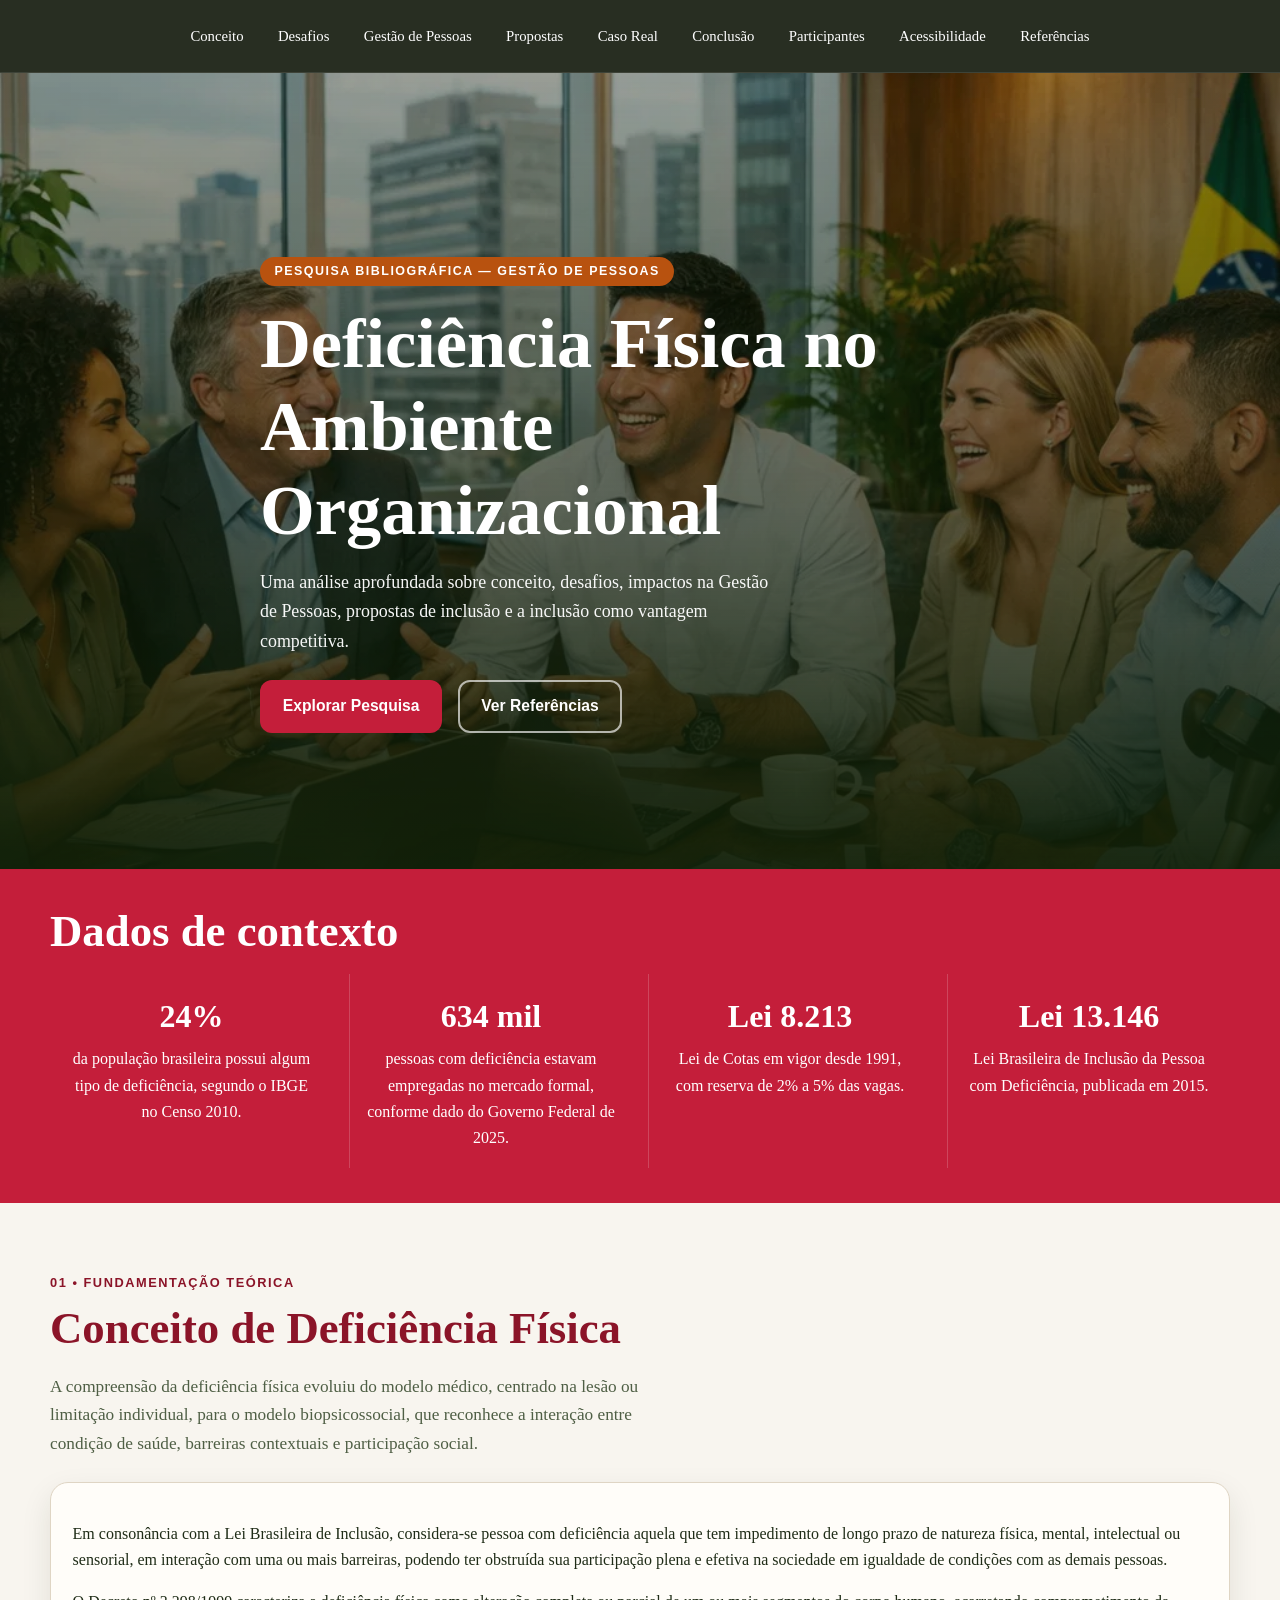
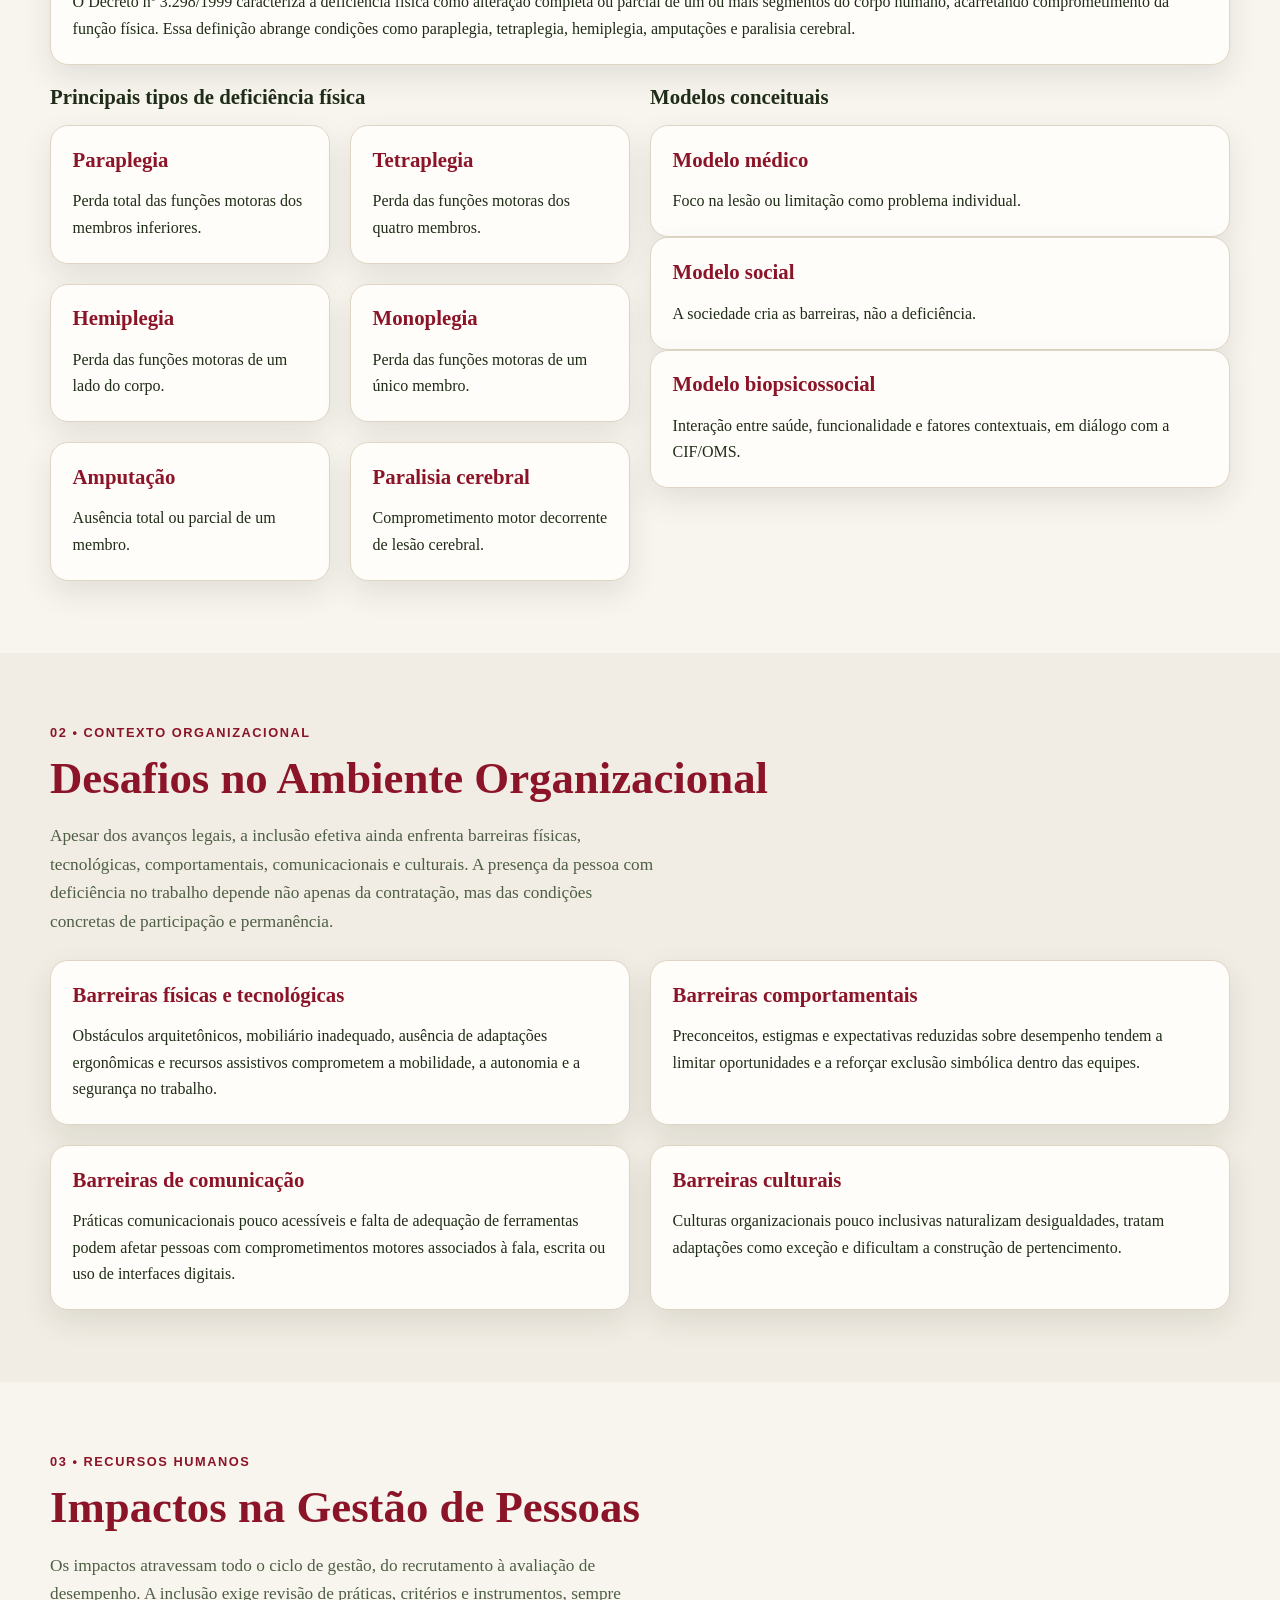
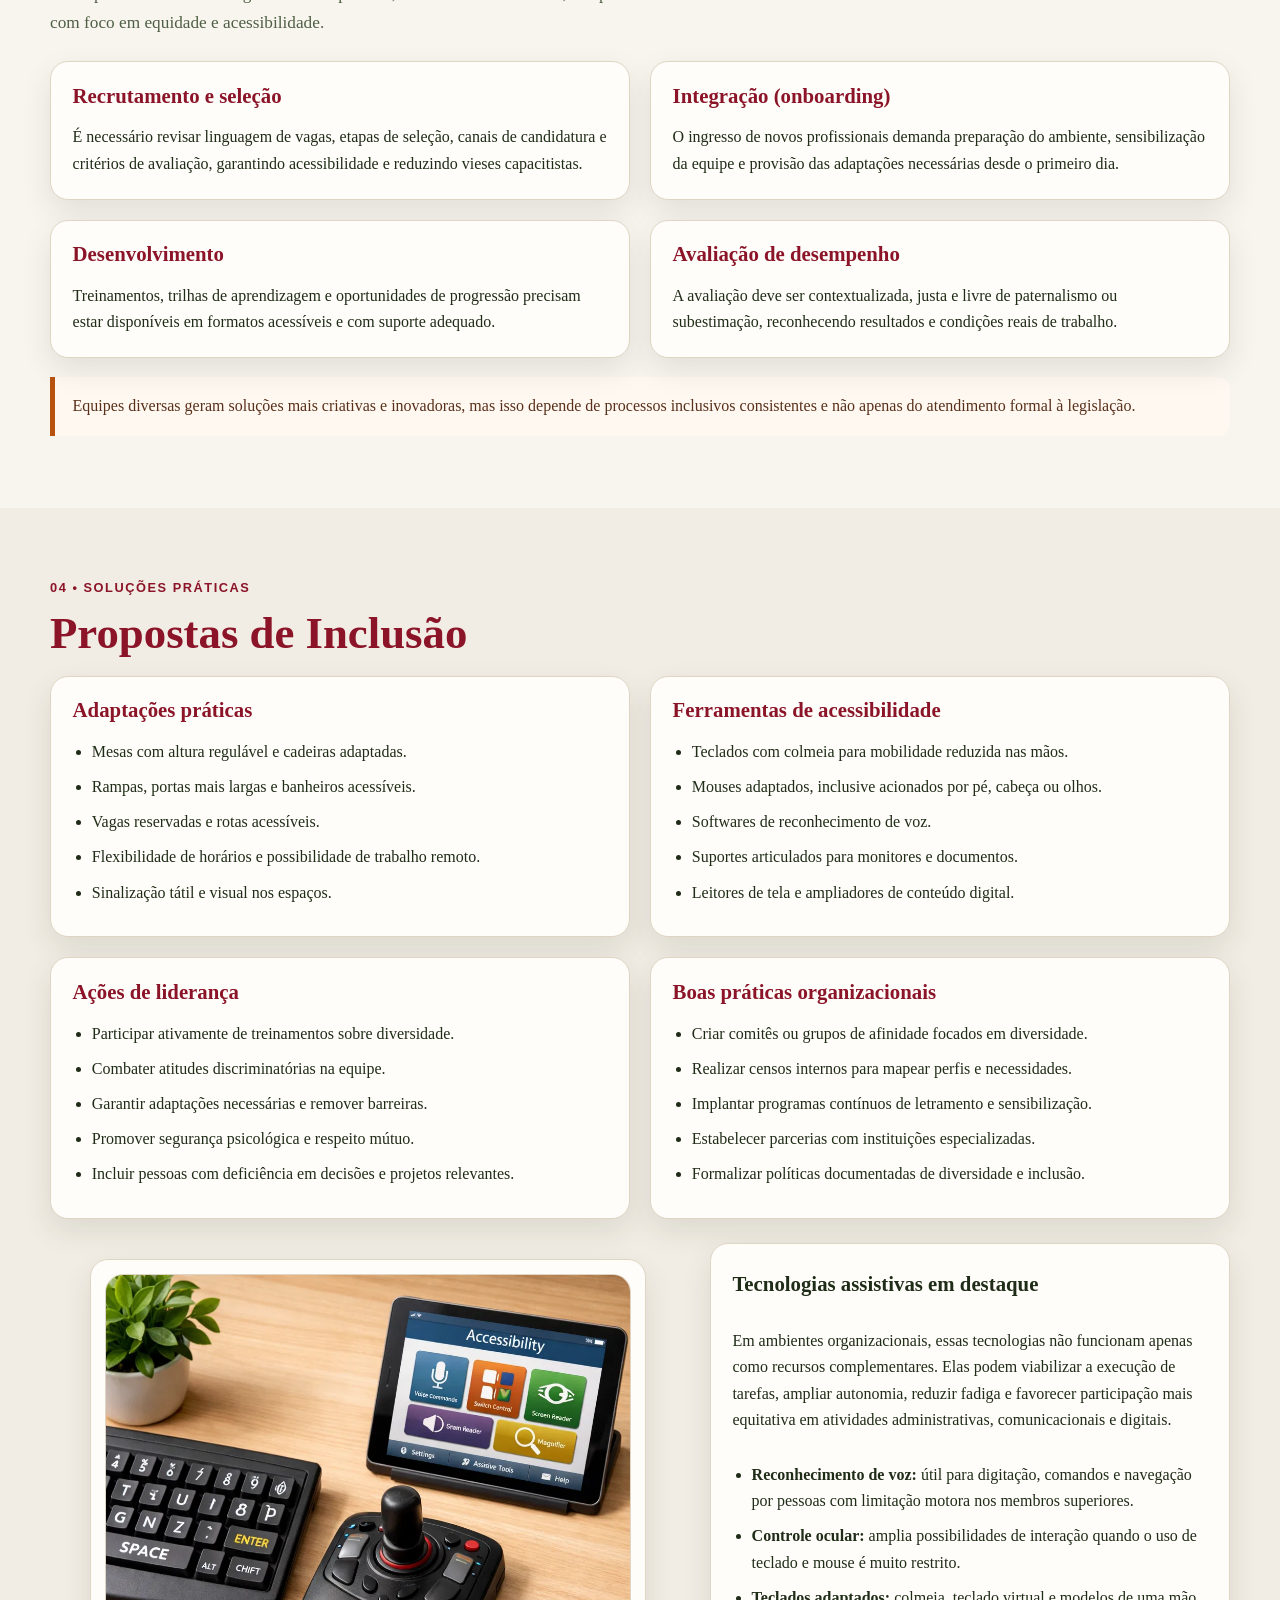
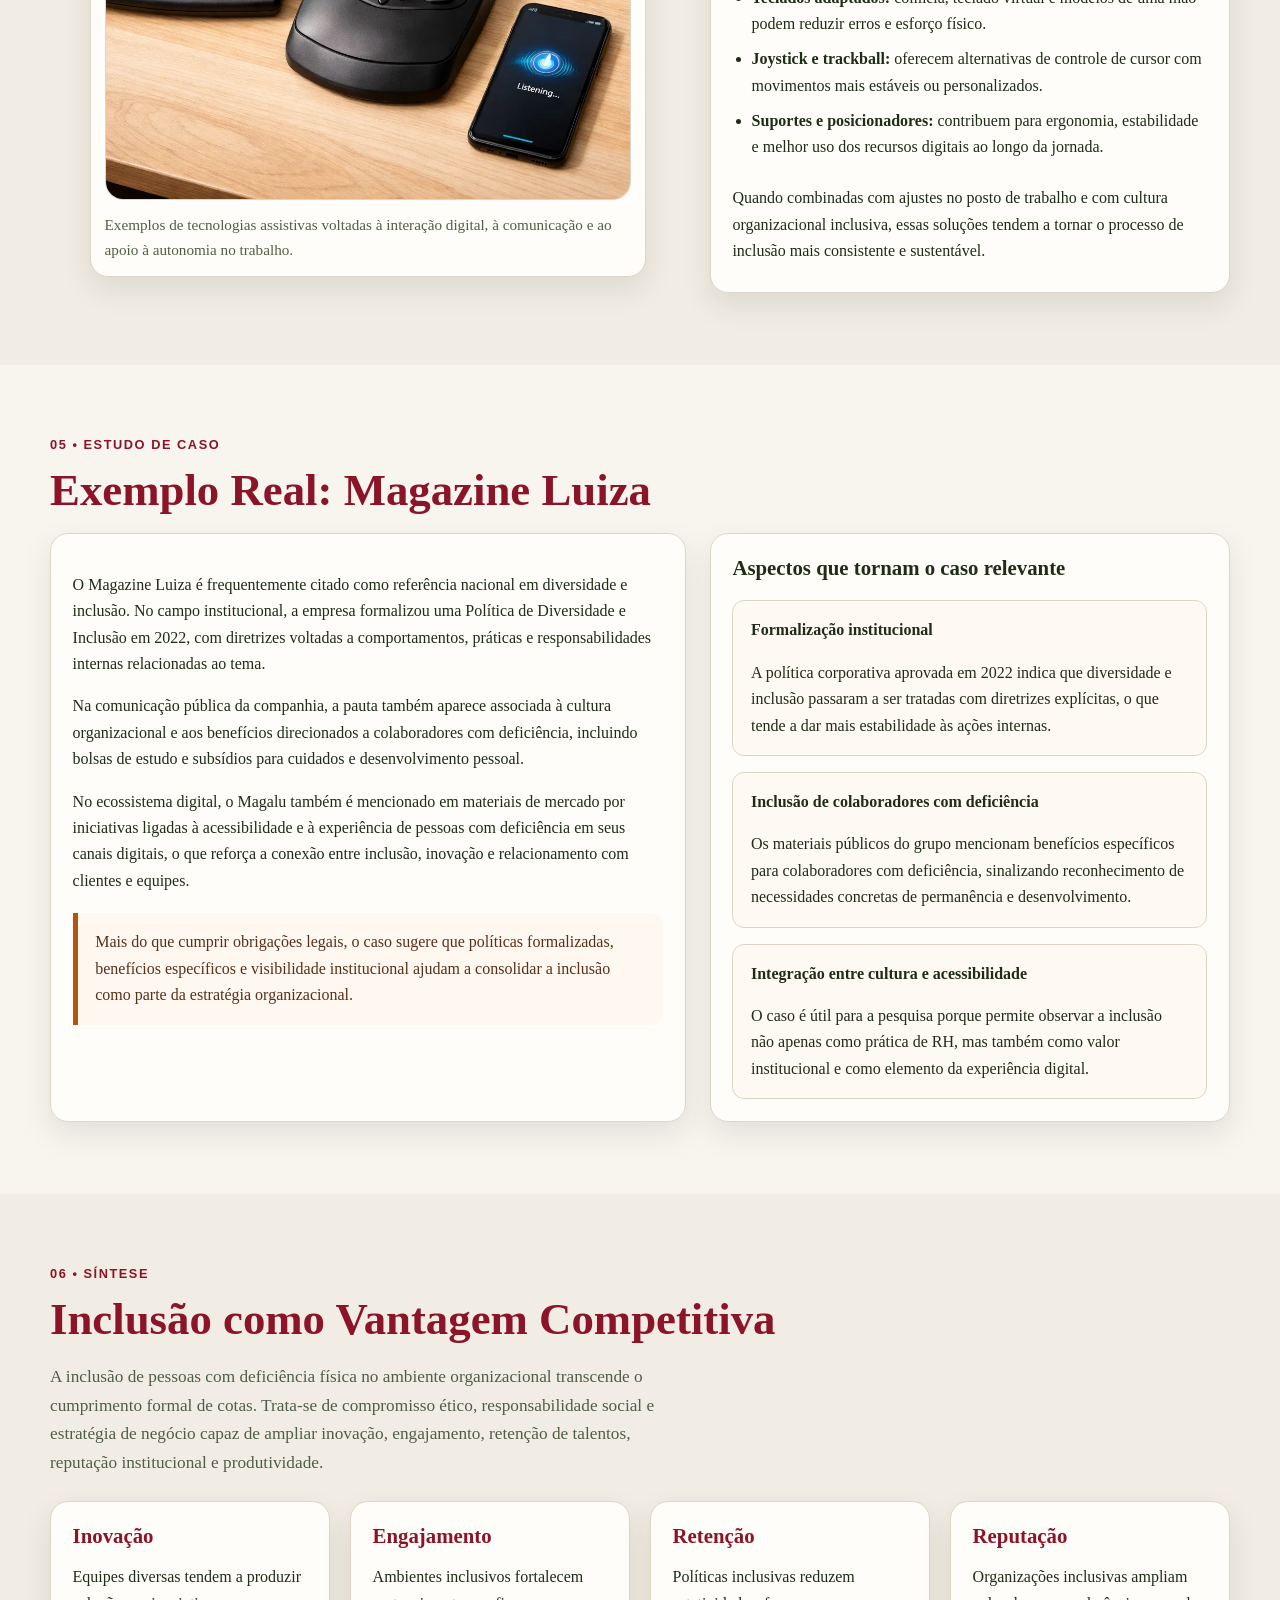
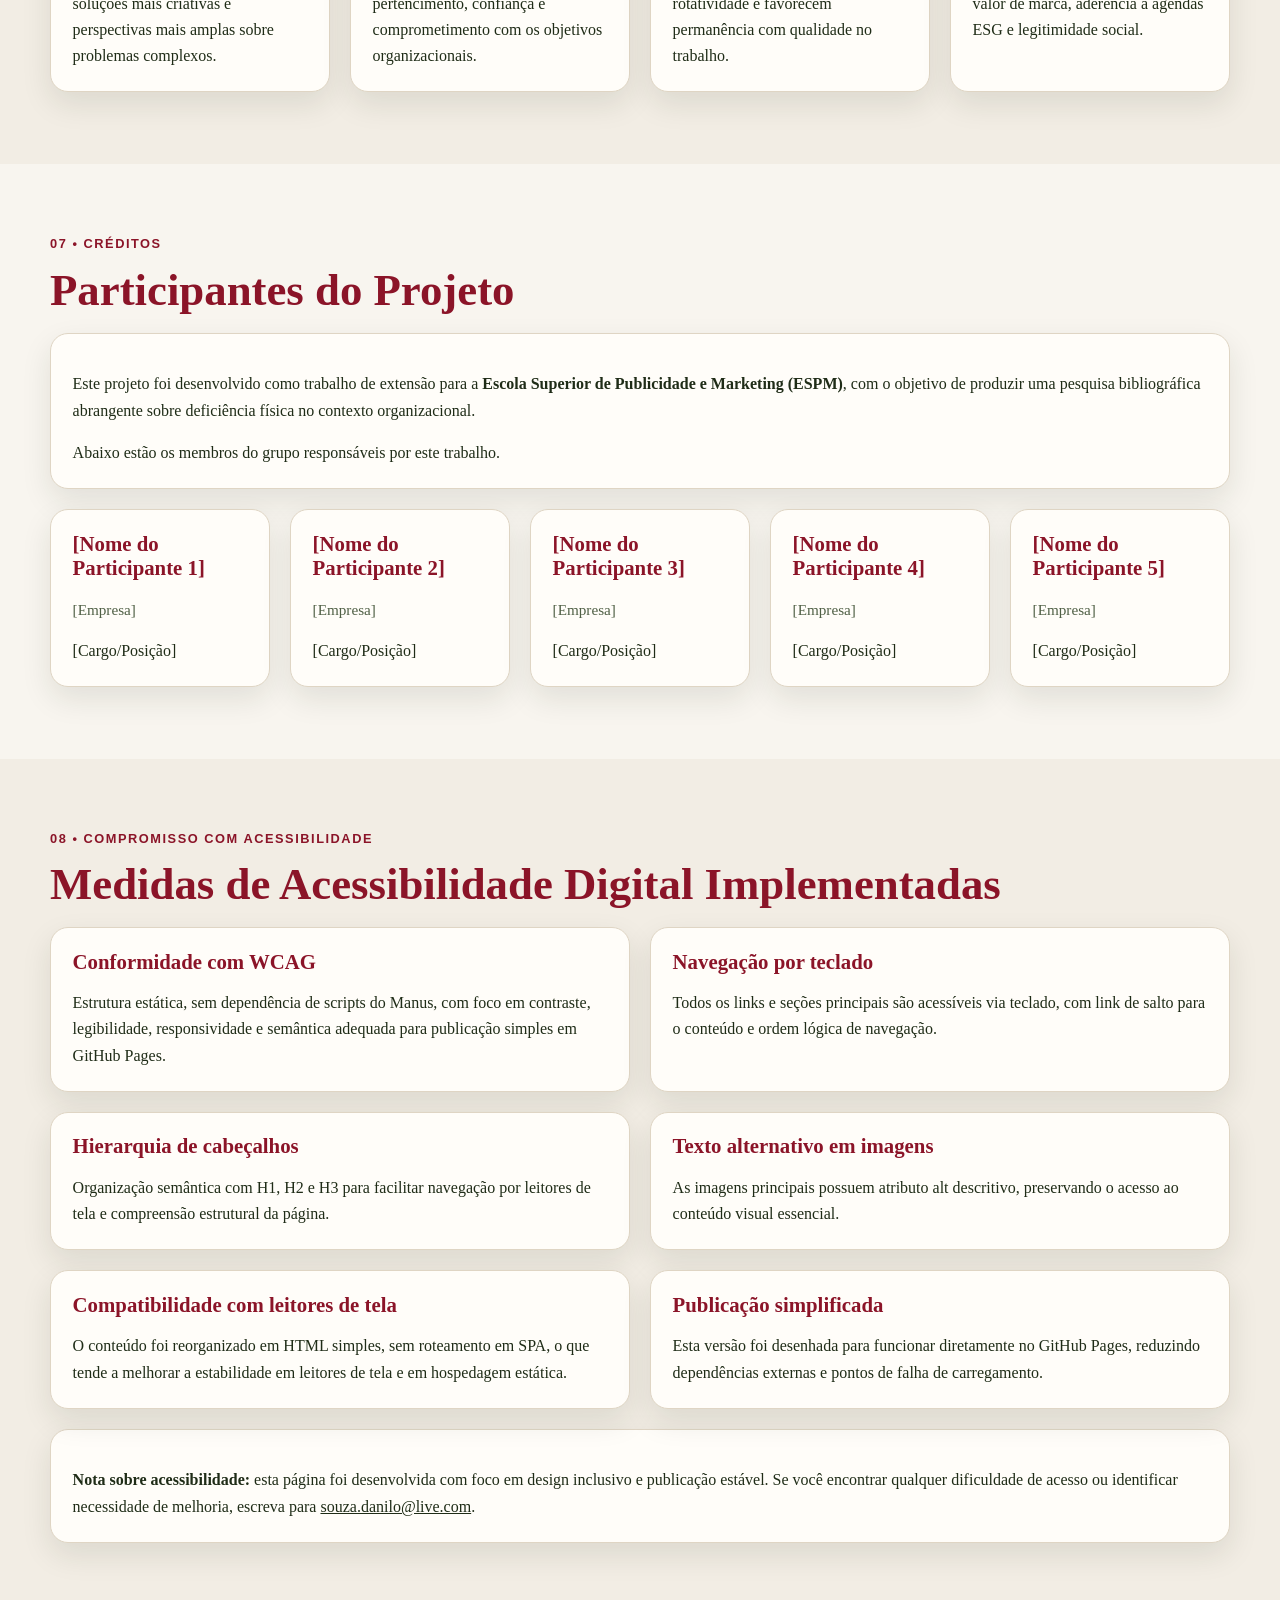
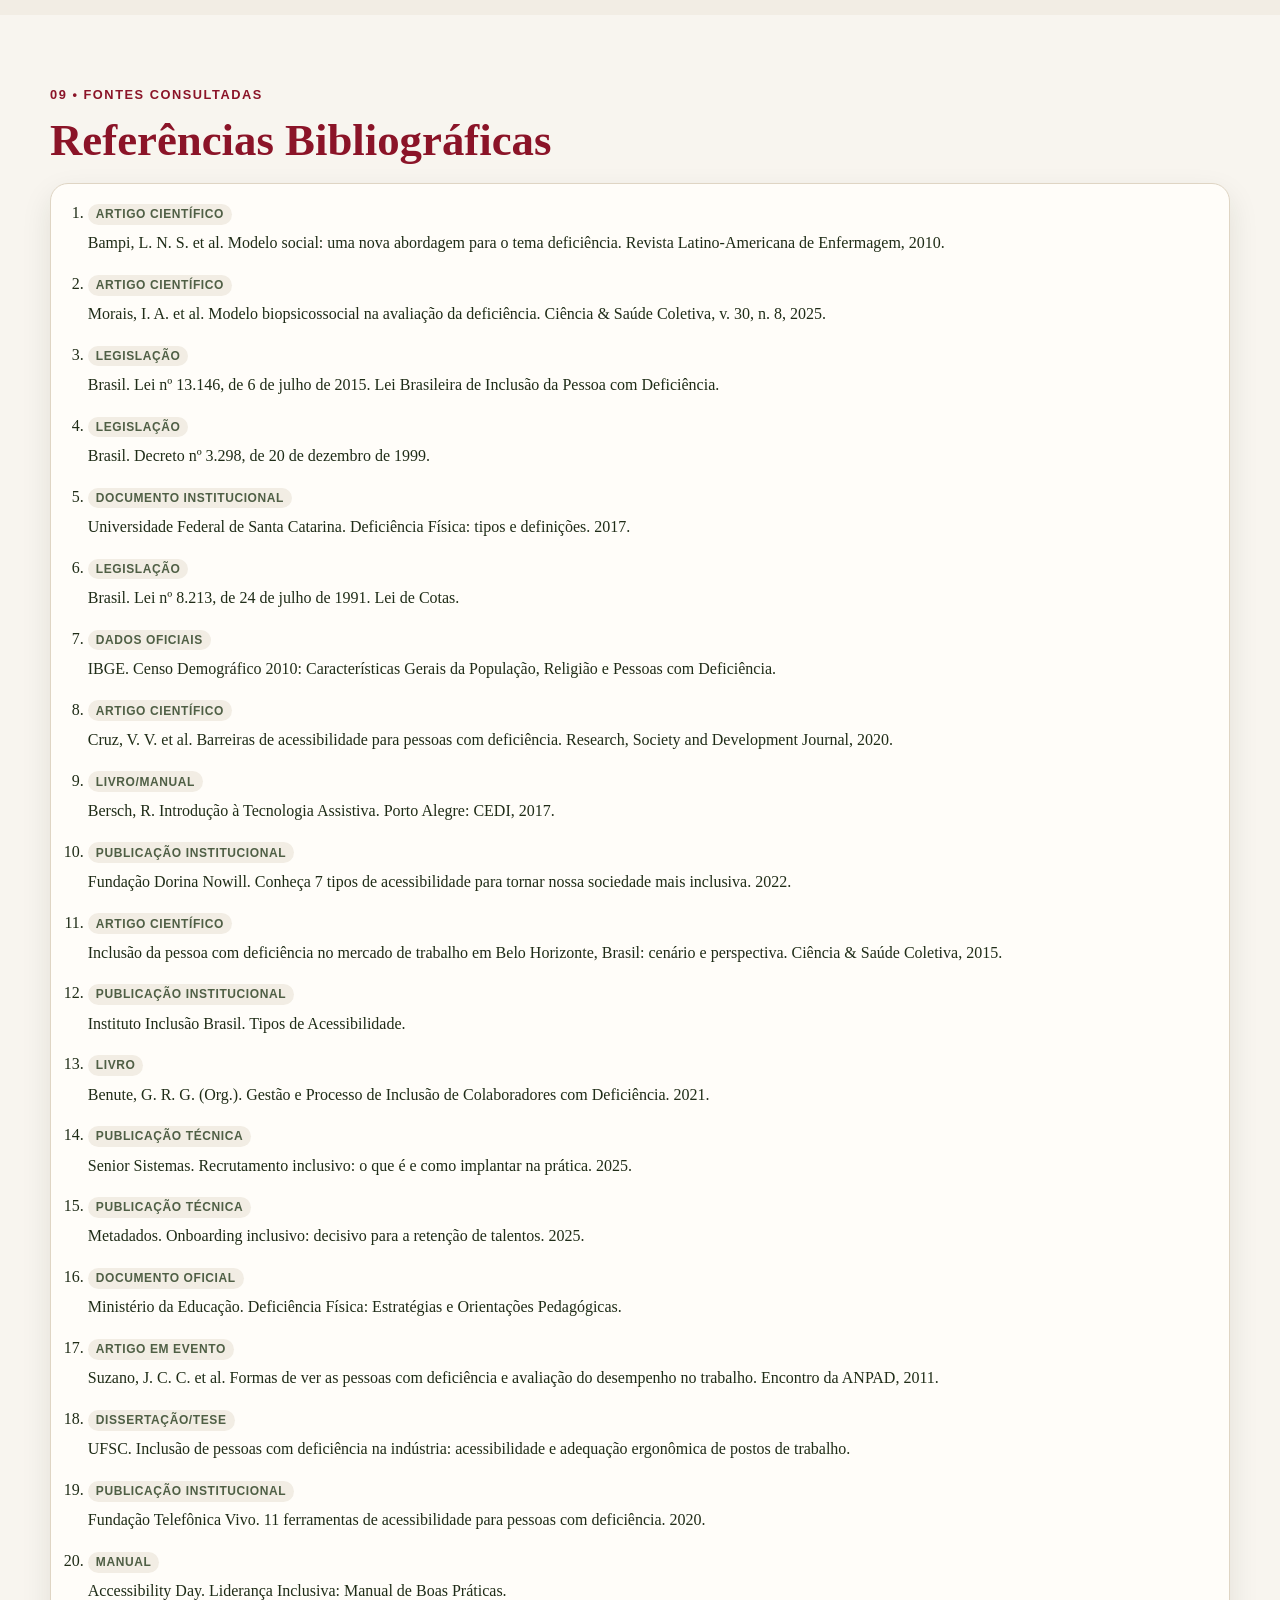
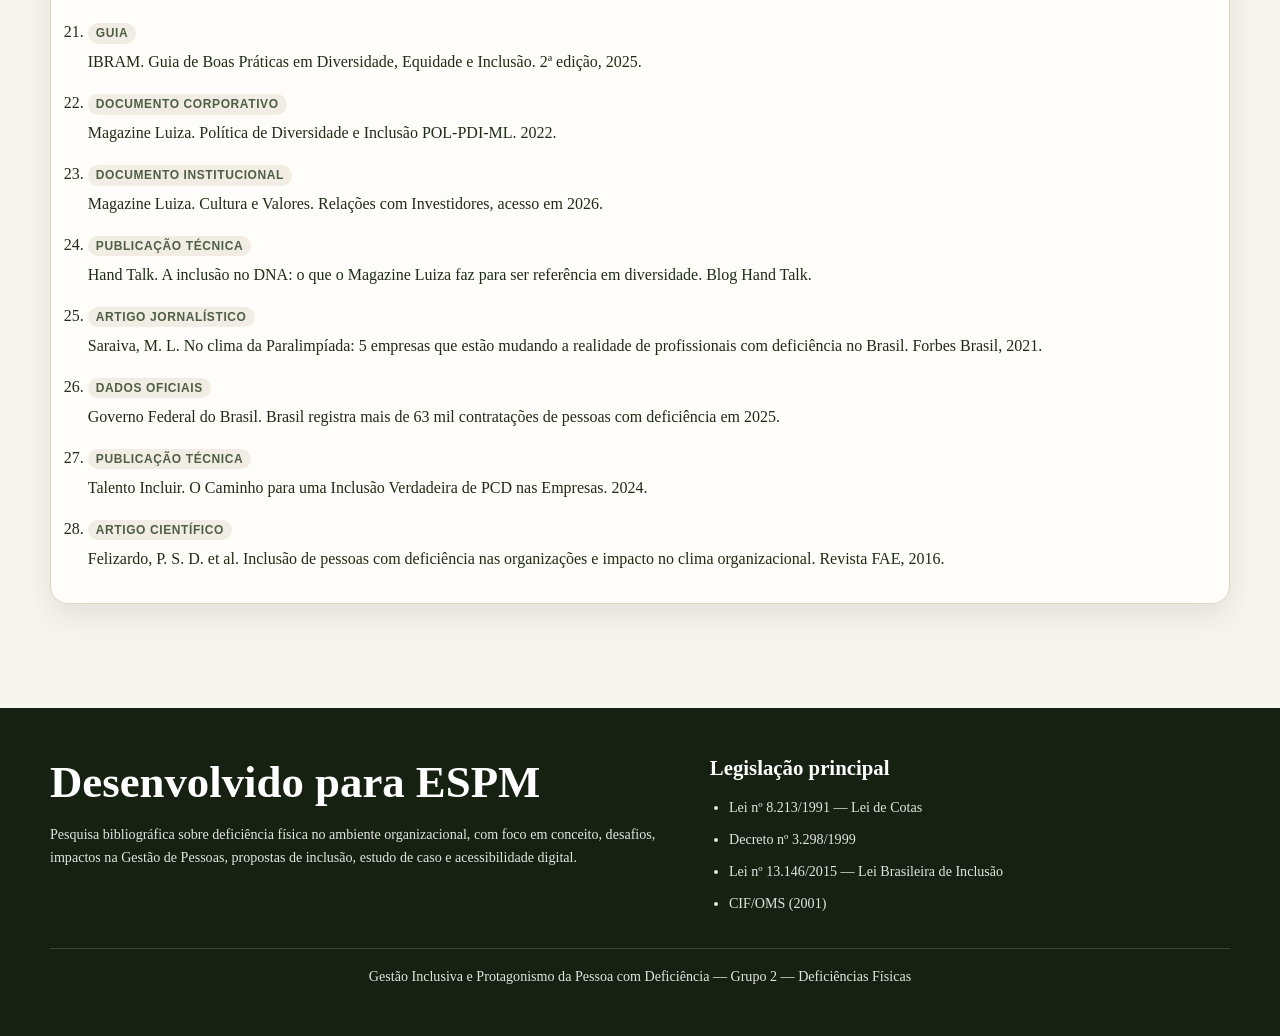
==== index.html @ 69f8302c "Update index.html" ====
<!DOCTYPE html>
<html lang="pt-BR">
<head>
  <meta charset="UTF-8" />
  <meta name="viewport" content="width=device-width, initial-scale=1.0" />
  <title>Deficiência Física no Ambiente Organizacional</title>
  <meta name="description" content="Pesquisa bibliográfica sobre deficiência física no contexto organizacional: conceito, desafios, impactos na Gestão de Pessoas, propostas de inclusão e vantagem competitiva." />
  <style>
    :root {
      --bg: #f8f5ef;
      --surface: #fffdf9;
      --surface-2: #f2ede4;
      --text: #1f2c17;
      --muted: #4f5f45;
      --primary: #8b1428;
      --primary-2: #c41e3a;
      --accent: #8e3a07;
      --accent-2: #b8520f;
      --line: #dfd5c4;
      --ok: #214d2d;
      --shadow: 0 12px 30px rgba(31, 44, 23, 0.10);
      --radius: 18px;
      --radius-sm: 12px;
      --max: 1180px;
      --focus: #0b57d0;
      --focus-offset: 3px;
      --header-height: 72px;
    }

    * { box-sizing: border-box; }
    html { scroll-behavior: smooth; }
    @media (prefers-reduced-motion: reduce) {
      html { scroll-behavior: auto; }
      *, *::before, *::after {
        animation-duration: 0.01ms !important;
        animation-iteration-count: 1 !important;
        transition-duration: 0.01ms !important;
      }
    }

    body {
      margin: 0;
      font-family: Georgia, "Times New Roman", serif;
      color: var(--text);
      background: var(--bg);
      line-height: 1.65;
    }

    img { max-width: 100%; height: auto; display: block; }
    a { color: inherit; }
    .container { width: min(var(--max), calc(100% - 2rem)); margin: 0 auto; }

    a:focus-visible,
    button:focus-visible,
    [tabindex]:focus-visible {
      outline: 3px solid var(--focus);
      outline-offset: var(--focus-offset);
      border-radius: 6px;
    }

    .skip-link {
      position: absolute;
      left: -9999px;
      top: auto;
      width: 1px;
      height: 1px;
      overflow: hidden;
    }
    .skip-link:focus {
      left: 1rem;
      top: 1rem;
      width: auto;
      height: auto;
      padding: .75rem 1rem;
      background: #fff;
      color: #000;
      z-index: 1000;
      border: 2px solid #000;
    }

    header {
      position: sticky;
      top: 0;
      z-index: 100;
      backdrop-filter: blur(10px);
      background: rgba(22, 29, 17, 0.92);
      border-bottom: 1px solid rgba(255,255,255,.10);
    }

    .nav {
      display: flex;
      align-items: center;
      justify-content: center;
      gap: 1rem;
      min-height: var(--header-height);
    }

    nav ul {
      list-style: none;
      display: flex;
      flex-wrap: wrap;
      gap: .75rem;
      padding: 0;
      margin: 0;
    }

    nav a {
      text-decoration: none;
      color: #fff;
      font-size: .92rem;
      padding: .45rem .7rem;
      border-radius: 999px;
    }

    nav a:hover,
    nav a:focus-visible {
      background: rgba(255,255,255,.12);
    }

    .hero {
      position: relative;
      min-height: 88vh;
      display: flex;
      align-items: end;
      color: #fff;
      overflow: clip;
      background: #162111;
      scroll-margin-top: calc(var(--header-height) + 16px);
    }

    .hero::before {
      content: "";
      position: absolute;
      inset: 0;
      background:
        linear-gradient(to top, rgba(20, 40, 10, .94) 0%, rgba(20, 40, 10, .55) 45%, rgba(20,40,10,.25) 100%),
        url("team-diversity-cNm5fb8bU3eVrFQR5akBMq.webp") center 30% / cover no-repeat;
      filter: brightness(.8);
    }

    .hero-inner {
      position: relative;
      z-index: 1;
      padding: 7rem 0 4rem;
      max-width: 760px;
    }

    .eyebrow {
      display: inline-block;
      margin-bottom: 1rem;
      padding: .45rem .9rem;
      border-radius: 999px;
      background: var(--accent-2);
      color: #fff;
      text-transform: uppercase;
      letter-spacing: .12em;
      font: 700 .78rem/1.2 Arial, Helvetica, sans-serif;
    }

    h1, h2, h3 { line-height: 1.18; margin: 0 0 1rem; }
    h1 { font-size: clamp(2.4rem, 6vw, 4.4rem); }
    h2 { font-size: clamp(1.8rem, 4vw, 2.8rem); color: var(--primary); }
    h3 { font-size: 1.3rem; color: var(--text); }

    .hero .highlight { color: #fff; }
    .hero p {
      font-size: 1.12rem;
      max-width: 58ch;
      margin: 0 0 1.5rem;
      color: rgba(255,255,255,.96);
    }

    .actions { display: flex; gap: 1rem; flex-wrap: wrap; }
    .button {
      display: inline-block;
      text-decoration: none;
      border-radius: 12px;
      padding: .95rem 1.3rem;
      font: 700 .98rem/1.2 Arial, Helvetica, sans-serif;
      border: 2px solid transparent;
    }
    .button-primary { background: var(--primary-2); color: #fff; }
    .button-secondary { border-color: rgba(255,255,255,.65); color: #fff; }
    .button:hover,
    .button:focus-visible { filter: brightness(1.03); }

    .stats {
      background: var(--primary-2);
      color: #fff;
      padding: 2.2rem 0;
      scroll-margin-top: calc(var(--header-height) + 16px);
    }
    .stats-grid {
      display: grid;
      grid-template-columns: repeat(4, minmax(0, 1fr));
      gap: 1rem;
      list-style: none;
      margin: 0;
      padding: 0;
    }
    .stat {
      text-align: center;
      padding: 1rem;
      border-left: 1px solid rgba(255,255,255,.18);
    }
    .stat:first-child { border-left: none; }
    .stat strong {
      display: block;
      font-size: 2rem;
      margin-bottom: .25rem;
    }

    main section {
      padding: 4.5rem 0;
      scroll-margin-top: calc(var(--header-height) + 16px);
    }
    .section-kicker {
      color: #8b1428;
      text-transform: uppercase;
      letter-spacing: .12em;
      font: 700 .8rem/1.2 Arial, Helvetica, sans-serif;
      margin-bottom: .75rem;
    }

    .lead {
      font-size: 1.08rem;
      color: var(--muted);
      max-width: 70ch;
      margin-bottom: 1.5rem;
    }

    grid-1,
    .grid-2, .grid-3, .grid-4, .grid-5 {
      display: grid;
      gap: 1.25rem;
    }
    .grid-1 { grid-template-columns: 1fr; }
    .grid-2 { grid-template-columns: repeat(2, minmax(0, 1fr)); }
    .grid-3 { grid-template-columns: repeat(3, minmax(0, 1fr)); }
    .grid-4 { grid-template-columns: repeat(4, minmax(0, 1fr)); }
    .grid-5 { grid-template-columns: repeat(5, minmax(0, 1fr)); }

    .card {
      background: var(--surface);
      border: 1px solid var(--line);
      border-radius: var(--radius);
      padding: 1.35rem;
      box-shadow: var(--shadow);
    }

    .card p:last-child,
    .card ul:last-child { margin-bottom: 0; }

    .types .card h3,
    .models .card h3,
    .barriers .card h3,
    .rh .card h3,
    .props .card h3,
    .impact .card h3,
    .participants .card h3,
    .accessibility .card h3 {
      color: var(--primary);
    }

    .list-check,
    .list-ref {
      padding-left: 1.2rem;
      margin: .75rem 0 0;
    }

    .list-check li,
    .list-ref li { margin-bottom: .55rem; }

    .quote {
      border-left: 5px solid var(--accent-2);
      background: #fff8f1;
      padding: 1rem 1.1rem;
      border-radius: 0 var(--radius-sm) var(--radius-sm) 0;
      margin-top: 1.2rem;
      color: #58301a;
    }

    .case-layout,
    .assistive-layout {
      display: grid;
      grid-template-columns: 1.1fr .9fr;
      gap: 1.5rem;
      align-items: stretch;
    }

    .image-card {
      padding: .85rem;
    }

    .image-card img {
      width: 100%;
      border-radius: var(--radius);
      border: 1px solid var(--line);
    }

    .assistive-text {
      display: flex;
      flex-direction: column;
      justify-content: center;
    }

    .case-highlight {
      display: grid;
      gap: 1rem;
      margin-top: 1.25rem;
    }

    .case-point {
      padding: 1rem 1.1rem;
      border: 1px solid var(--line);
      border-radius: var(--radius-sm);
      background: #fff9f4;
    }

    .references .card {
      padding: 1rem 1.1rem;
    }

    .references ol {
      margin: 0;
      padding-left: 1.2rem;
    }
    .references li { margin-bottom: .9rem; }
    .references .type {
      display: inline-block;
      margin-bottom: .35rem;
      padding: .2rem .5rem;
      border-radius: 999px;
      background: var(--surface-2);
      color: var(--muted);
      font: 700 .75rem/1.2 Arial, Helvetica, sans-serif;
      text-transform: uppercase;
      letter-spacing: .05em;
    }

    footer {
      background: #162111;
      color: #fff;
      padding: 3rem 0;
      margin-top: 2rem;
    }

    .footer-grid {
      display: grid;
      grid-template-columns: 1.1fr .9fr;
      gap: 1.5rem;
      align-items: start;
    }

    .footer-course {
      text-align: center;
      margin-top: 1.5rem;
      padding-top: 1rem;
      border-top: 1px solid rgba(255,255,255,.16);
    }

    .small { font-size: .95rem; color: var(--muted); }
    .footer-small { font-size: .88rem; color: rgba(255,255,255,.88); }

    @media (max-width: 960px) {
      .grid-4, .grid-5 { grid-template-columns: repeat(2, minmax(0, 1fr)); }
      .grid-3, .grid-2, .case-layout, .assistive-layout, .footer-grid { grid-template-columns: 1fr; }
      .stats-grid { grid-template-columns: repeat(2, minmax(0, 1fr)); }
      .stat { border-left: none; border-top: 1px solid rgba(255,255,255,.18); }
      .stat:nth-child(-n+2) { border-top: none; }
    }

    @media (max-width: 640px) {
      .grid-4, .grid-5, .stats-grid { grid-template-columns: 1fr; }
      .hero-inner { padding-top: 6rem; }
      .nav { padding: .8rem 0; }
      nav ul { gap: .35rem; }
      nav a { font-size: .86rem; padding: .38rem .55rem; }
    }
  </style>
</head>
<body>
  <a class="skip-link" href="#conteudo">Pular para o conteúdo principal</a>

  <header>
    <div class="container nav">
      <nav aria-label="Seções principais">
        <ul>
          <li><a href="#conceito">Conceito</a></li>
          <li><a href="#desafios">Desafios</a></li>
          <li><a href="#gestao">Gestão de Pessoas</a></li>
          <li><a href="#propostas">Propostas</a></li>
          <li><a href="#caso-real">Caso Real</a></li>
          <li><a href="#conclusao">Conclusão</a></li>
          <li><a href="#participantes">Participantes</a></li>
          <li><a href="#acessibilidade">Acessibilidade</a></li>
          <li><a href="#referencias">Referências</a></li>
        </ul>
      </nav>
    </div>
  </header>

  <main id="conteudo" tabindex="-1">
    <section class="hero" id="inicio" aria-labelledby="titulo-principal">
      <div class="container hero-inner">
        <div class="eyebrow">Pesquisa bibliográfica — Gestão de Pessoas</div>
        <h1 id="titulo-principal">Deficiência Física no<br><span class="highlight">Ambiente Organizacional</span></h1>
        <p>Uma análise aprofundada sobre conceito, desafios, impactos na Gestão de Pessoas, propostas de inclusão e a inclusão como vantagem competitiva.</p>
        <div class="actions">
          <a class="button button-primary" href="#conceito">Explorar Pesquisa</a>
          <a class="button button-secondary" href="#referencias">Ver Referências</a>
        </div>
      </div>
    </section>

    <section class="stats" aria-labelledby="dados-contexto-titulo">
      <div class="container">
        <h2 id="dados-contexto-titulo" style="color:#fff; margin-bottom:1rem;">Dados de contexto</h2>
        <ul class="stats-grid">
          <li class="stat"><strong>24%</strong><span>da população brasileira possui algum tipo de deficiência, segundo o IBGE no Censo 2010.</span></li>
          <li class="stat"><strong>634 mil</strong><span>pessoas com deficiência estavam empregadas no mercado formal, conforme dado do Governo Federal de 2025.</span></li>
          <li class="stat"><strong>Lei 8.213</strong><span>Lei de Cotas em vigor desde 1991, com reserva de 2% a 5% das vagas.</span></li>
          <li class="stat"><strong>Lei 13.146</strong><span>Lei Brasileira de Inclusão da Pessoa com Deficiência, publicada em 2015.</span></li>
        </ul>
      </div>
    </section>

    <section id="conceito" aria-labelledby="conceito-titulo">
      <div class="container">
        <div class="section-kicker">01 • Fundamentação teórica</div>
        <h2 id="conceito-titulo">Conceito de Deficiência Física</h2>
        <p class="lead">A compreensão da deficiência física evoluiu do modelo médico, centrado na lesão ou limitação individual, para o modelo biopsicossocial, que reconhece a interação entre condição de saúde, barreiras contextuais e participação social.</p>

        <div class="card" style="margin-bottom: 1.25rem;">
          <p>Em consonância com a Lei Brasileira de Inclusão, considera-se pessoa com deficiência aquela que tem impedimento de longo prazo de natureza física, mental, intelectual ou sensorial, em interação com uma ou mais barreiras, podendo ter obstruída sua participação plena e efetiva na sociedade em igualdade de condições com as demais pessoas.</p>
          <p>O Decreto nº 3.298/1999 caracteriza a deficiência física como alteração completa ou parcial de um ou mais segmentos do corpo humano, acarretando comprometimento da função física. Essa definição abrange condições como paraplegia, tetraplegia, hemiplegia, amputações e paralisia cerebral.</p>
        </div>

        <div class="grid-2">
          <div>
            <h3>Principais tipos de deficiência física</h3>
            <div class="grid-2 types">
              <article class="card"><h3>Paraplegia</h3><p>Perda total das funções motoras dos membros inferiores.</p></article>
              <article class="card"><h3>Tetraplegia</h3><p>Perda das funções motoras dos quatro membros.</p></article>
              <article class="card"><h3>Hemiplegia</h3><p>Perda das funções motoras de um lado do corpo.</p></article>
              <article class="card"><h3>Monoplegia</h3><p>Perda das funções motoras de um único membro.</p></article>
              <article class="card"><h3>Amputação</h3><p>Ausência total ou parcial de um membro.</p></article>
              <article class="card"><h3>Paralisia cerebral</h3><p>Comprometimento motor decorrente de lesão cerebral.</p></article>
            </div>
          </div>

          <div>
            <h3>Modelos conceituais</h3>
            <div class="models grid-1">
              <article class="card"><h3>Modelo médico</h3><p>Foco na lesão ou limitação como problema individual.</p></article>
              <article class="card"><h3>Modelo social</h3><p>A sociedade cria as barreiras, não a deficiência.</p></article>
              <article class="card"><h3>Modelo biopsicossocial</h3><p>Interação entre saúde, funcionalidade e fatores contextuais, em diálogo com a CIF/OMS.</p></article>
            </div>
          </div>
        </div>
      </div>
    </section>

    <section id="desafios" aria-labelledby="desafios-titulo" style="background: var(--surface-2);">
      <div class="container">
        <div class="section-kicker">02 • Contexto organizacional</div>
        <h2 id="desafios-titulo">Desafios no Ambiente Organizacional</h2>
        <p class="lead">Apesar dos avanços legais, a inclusão efetiva ainda enfrenta barreiras físicas, tecnológicas, comportamentais, comunicacionais e culturais. A presença da pessoa com deficiência no trabalho depende não apenas da contratação, mas das condições concretas de participação e permanência.</p>

        <div class="grid-2 barriers">
          <article class="card">
            <h3>Barreiras físicas e tecnológicas</h3>
            <p>Obstáculos arquitetônicos, mobiliário inadequado, ausência de adaptações ergonômicas e recursos assistivos comprometem a mobilidade, a autonomia e a segurança no trabalho.</p>
          </article>
          <article class="card">
            <h3>Barreiras comportamentais</h3>
            <p>Preconceitos, estigmas e expectativas reduzidas sobre desempenho tendem a limitar oportunidades e a reforçar exclusão simbólica dentro das equipes.</p>
          </article>
          <article class="card">
            <h3>Barreiras de comunicação</h3>
            <p>Práticas comunicacionais pouco acessíveis e falta de adequação de ferramentas podem afetar pessoas com comprometimentos motores associados à fala, escrita ou uso de interfaces digitais.</p>
          </article>
          <article class="card">
            <h3>Barreiras culturais</h3>
            <p>Culturas organizacionais pouco inclusivas naturalizam desigualdades, tratam adaptações como exceção e dificultam a construção de pertencimento.</p>
          </article>
        </div>
      </div>
    </section>

    <section id="gestao" aria-labelledby="gestao-titulo">
      <div class="container">
        <div class="section-kicker">03 • Recursos humanos</div>
        <h2 id="gestao-titulo">Impactos na Gestão de Pessoas</h2>
        <p class="lead">Os impactos atravessam todo o ciclo de gestão, do recrutamento à avaliação de desempenho. A inclusão exige revisão de práticas, critérios e instrumentos, sempre com foco em equidade e acessibilidade.</p>

        <div class="grid-2 rh">
          <article class="card">
            <h3>Recrutamento e seleção</h3>
            <p>É necessário revisar linguagem de vagas, etapas de seleção, canais de candidatura e critérios de avaliação, garantindo acessibilidade e reduzindo vieses capacitistas.</p>
          </article>
          <article class="card">
            <h3>Integração (onboarding)</h3>
            <p>O ingresso de novos profissionais demanda preparação do ambiente, sensibilização da equipe e provisão das adaptações necessárias desde o primeiro dia.</p>
          </article>
          <article class="card">
            <h3>Desenvolvimento</h3>
            <p>Treinamentos, trilhas de aprendizagem e oportunidades de progressão precisam estar disponíveis em formatos acessíveis e com suporte adequado.</p>
          </article>
          <article class="card">
            <h3>Avaliação de desempenho</h3>
            <p>A avaliação deve ser contextualizada, justa e livre de paternalismo ou subestimação, reconhecendo resultados e condições reais de trabalho.</p>
          </article>
        </div>

        <div class="quote">Equipes diversas geram soluções mais criativas e inovadoras, mas isso depende de processos inclusivos consistentes e não apenas do atendimento formal à legislação.</div>
      </div>
    </section>

    <section id="propostas" aria-labelledby="propostas-titulo" style="background: var(--surface-2);">
      <div class="container">
        <div class="section-kicker">04 • Soluções práticas</div>
        <h2 id="propostas-titulo">Propostas de Inclusão</h2>
        <div class="grid-2 props">
          <article class="card">
            <h3>Adaptações práticas</h3>
            <ul class="list-check">
              <li>Mesas com altura regulável e cadeiras adaptadas.</li>
              <li>Rampas, portas mais largas e banheiros acessíveis.</li>
              <li>Vagas reservadas e rotas acessíveis.</li>
              <li>Flexibilidade de horários e possibilidade de trabalho remoto.</li>
              <li>Sinalização tátil e visual nos espaços.</li>
            </ul>
          </article>
          <article class="card">
            <h3>Ferramentas de acessibilidade</h3>
            <ul class="list-check">
              <li>Teclados com colmeia para mobilidade reduzida nas mãos.</li>
              <li>Mouses adaptados, inclusive acionados por pé, cabeça ou olhos.</li>
              <li>Softwares de reconhecimento de voz.</li>
              <li>Suportes articulados para monitores e documentos.</li>
              <li>Leitores de tela e ampliadores de conteúdo digital.</li>
            </ul>
          </article>
          <article class="card">
            <h3>Ações de liderança</h3>
            <ul class="list-check">
              <li>Participar ativamente de treinamentos sobre diversidade.</li>
              <li>Combater atitudes discriminatórias na equipe.</li>
              <li>Garantir adaptações necessárias e remover barreiras.</li>
              <li>Promover segurança psicológica e respeito mútuo.</li>
              <li>Incluir pessoas com deficiência em decisões e projetos relevantes.</li>
            </ul>
          </article>
          <article class="card">
            <h3>Boas práticas organizacionais</h3>
            <ul class="list-check">
              <li>Criar comitês ou grupos de afinidade focados em diversidade.</li>
              <li>Realizar censos internos para mapear perfis e necessidades.</li>
              <li>Implantar programas contínuos de letramento e sensibilização.</li>
              <li>Estabelecer parcerias com instituições especializadas.</li>
              <li>Formalizar políticas documentadas de diversidade e inclusão.</li>
            </ul>
          </article>
        </div>

        <div class="assistive-layout" style="margin-top: 1.5rem;">
          <figure class="card image-card">
            <img src="accessibility-tech-jDmr6bfsBk3MWQFjrRbHq6.webp" alt="Tecnologias assistivas sobre uma mesa, com teclado adaptado, joystick, tablet com recursos de acessibilidade e smartphone com comando por voz." />
            <figcaption class="small" style="margin-top:.75rem;">Exemplos de tecnologias assistivas voltadas à interação digital, à comunicação e ao apoio à autonomia no trabalho.</figcaption>
          </figure>
          <article class="card assistive-text">
            <h3>Tecnologias assistivas em destaque</h3>
            <p>Em ambientes organizacionais, essas tecnologias não funcionam apenas como recursos complementares. Elas podem viabilizar a execução de tarefas, ampliar autonomia, reduzir fadiga e favorecer participação mais equitativa em atividades administrativas, comunicacionais e digitais.</p>
            <ul class="list-check">
              <li><strong>Reconhecimento de voz:</strong> útil para digitação, comandos e navegação por pessoas com limitação motora nos membros superiores.</li>
              <li><strong>Controle ocular:</strong> amplia possibilidades de interação quando o uso de teclado e mouse é muito restrito.</li>
              <li><strong>Teclados adaptados:</strong> colmeia, teclado virtual e modelos de uma mão podem reduzir erros e esforço físico.</li>
              <li><strong>Joystick e trackball:</strong> oferecem alternativas de controle de cursor com movimentos mais estáveis ou personalizados.</li>
              <li><strong>Suportes e posicionadores:</strong> contribuem para ergonomia, estabilidade e melhor uso dos recursos digitais ao longo da jornada.</li>
            </ul>
            <p>Quando combinadas com ajustes no posto de trabalho e com cultura organizacional inclusiva, essas soluções tendem a tornar o processo de inclusão mais consistente e sustentável.</p>
          </article>
        </div>
      </div>
    </section>

    <section id="caso-real" aria-labelledby="caso-real-titulo">
      <div class="container">
        <div class="section-kicker">05 • Estudo de caso</div>
        <h2 id="caso-real-titulo">Exemplo Real: Magazine Luiza</h2>
        <div class="case-layout">
          <article class="card">
            <p>O Magazine Luiza é frequentemente citado como referência nacional em diversidade e inclusão. No campo institucional, a empresa formalizou uma Política de Diversidade e Inclusão em 2022, com diretrizes voltadas a comportamentos, práticas e responsabilidades internas relacionadas ao tema.</p>
            <p>Na comunicação pública da companhia, a pauta também aparece associada à cultura organizacional e aos benefícios direcionados a colaboradores com deficiência, incluindo bolsas de estudo e subsídios para cuidados e desenvolvimento pessoal.</p>
            <p>No ecossistema digital, o Magalu também é mencionado em materiais de mercado por iniciativas ligadas à acessibilidade e à experiência de pessoas com deficiência em seus canais digitais, o que reforça a conexão entre inclusão, inovação e relacionamento com clientes e equipes.</p>
            <div class="quote">Mais do que cumprir obrigações legais, o caso sugere que políticas formalizadas, benefícios específicos e visibilidade institucional ajudam a consolidar a inclusão como parte da estratégia organizacional.</div>
          </article>

          <article class="card">
            <h3>Aspectos que tornam o caso relevante</h3>
            <div class="case-highlight">
              <div class="case-point">
                <strong>Formalização institucional</strong>
                <p>A política corporativa aprovada em 2022 indica que diversidade e inclusão passaram a ser tratadas com diretrizes explícitas, o que tende a dar mais estabilidade às ações internas.</p>
              </div>
              <div class="case-point">
                <strong>Inclusão de colaboradores com deficiência</strong>
                <p>Os materiais públicos do grupo mencionam benefícios específicos para colaboradores com deficiência, sinalizando reconhecimento de necessidades concretas de permanência e desenvolvimento.</p>
              </div>
              <div class="case-point">
                <strong>Integração entre cultura e acessibilidade</strong>
                <p>O caso é útil para a pesquisa porque permite observar a inclusão não apenas como prática de RH, mas também como valor institucional e como elemento da experiência digital.</p>
              </div>
            </div>
          </article>
        </div>
      </div>
    </section>

    <section id="conclusao" aria-labelledby="conclusao-titulo" style="background: var(--surface-2);">
      <div class="container">
        <div class="section-kicker">06 • Síntese</div>
        <h2 id="conclusao-titulo">Inclusão como Vantagem Competitiva</h2>
        <p class="lead">A inclusão de pessoas com deficiência física no ambiente organizacional transcende o cumprimento formal de cotas. Trata-se de compromisso ético, responsabilidade social e estratégia de negócio capaz de ampliar inovação, engajamento, retenção de talentos, reputação institucional e produtividade.</p>

        <div class="grid-4 impact">
          <article class="card"><h3>Inovação</h3><p>Equipes diversas tendem a produzir soluções mais criativas e perspectivas mais amplas sobre problemas complexos.</p></article>
          <article class="card"><h3>Engajamento</h3><p>Ambientes inclusivos fortalecem pertencimento, confiança e comprometimento com os objetivos organizacionais.</p></article>
          <article class="card"><h3>Retenção</h3><p>Políticas inclusivas reduzem rotatividade e favorecem permanência com qualidade no trabalho.</p></article>
          <article class="card"><h3>Reputação</h3><p>Organizações inclusivas ampliam valor de marca, aderência a agendas ESG e legitimidade social.</p></article>
        </div>
      </div>
    </section>

    <section id="participantes" aria-labelledby="participantes-titulo">
      <div class="container">
        <div class="section-kicker">07 • Créditos</div>
        <h2 id="participantes-titulo">Participantes do Projeto</h2>
        <div class="card" style="margin-bottom: 1.25rem;">
          <p>Este projeto foi desenvolvido como trabalho de extensão para a <strong>Escola Superior de Publicidade e Marketing (ESPM)</strong>, com o objetivo de produzir uma pesquisa bibliográfica abrangente sobre deficiência física no contexto organizacional.</p>
          <p>Abaixo estão os membros do grupo responsáveis por este trabalho.</p>
        </div>

        <div class="grid-5 participants">
          <article class="card"><h3>[Nome do Participante 1]</h3><p class="small">[Empresa]</p><p>[Cargo/Posição]</p></article>
          <article class="card"><h3>[Nome do Participante 2]</h3><p class="small">[Empresa]</p><p>[Cargo/Posição]</p></article>
          <article class="card"><h3>[Nome do Participante 3]</h3><p class="small">[Empresa]</p><p>[Cargo/Posição]</p></article>
          <article class="card"><h3>[Nome do Participante 4]</h3><p class="small">[Empresa]</p><p>[Cargo/Posição]</p></article>
          <article class="card"><h3>[Nome do Participante 5]</h3><p class="small">[Empresa]</p><p>[Cargo/Posição]</p></article>
        </div>
      </div>
    </section>

    <section id="acessibilidade" aria-labelledby="acessibilidade-titulo" style="background: var(--surface-2);">
      <div class="container accessibility">
        <div class="section-kicker">08 • Compromisso com acessibilidade</div>
        <h2 id="acessibilidade-titulo">Medidas de Acessibilidade Digital Implementadas</h2>
        <div class="grid-2">
          <article class="card"><h3>Conformidade com WCAG</h3><p>Estrutura estática, sem dependência de scripts do Manus, com foco em contraste, legibilidade, responsividade e semântica adequada para publicação simples em GitHub Pages.</p></article>
          <article class="card"><h3>Navegação por teclado</h3><p>Todos os links e seções principais são acessíveis via teclado, com link de salto para o conteúdo e ordem lógica de navegação.</p></article>
          <article class="card"><h3>Hierarquia de cabeçalhos</h3><p>Organização semântica com H1, H2 e H3 para facilitar navegação por leitores de tela e compreensão estrutural da página.</p></article>
          <article class="card"><h3>Texto alternativo em imagens</h3><p>As imagens principais possuem atributo <span lang="en">alt</span> descritivo, preservando o acesso ao conteúdo visual essencial.</p></article>
          <article class="card"><h3>Compatibilidade com leitores de tela</h3><p>O conteúdo foi reorganizado em HTML simples, sem roteamento em SPA, o que tende a melhorar a estabilidade em leitores de tela e em hospedagem estática.</p></article>
          <article class="card"><h3>Publicação simplificada</h3><p>Esta versão foi desenhada para funcionar diretamente no GitHub Pages, reduzindo dependências externas e pontos de falha de carregamento.</p></article>
        </div>

        <div class="card" style="margin-top: 1.25rem;">
          <p><strong>Nota sobre acessibilidade:</strong> esta página foi desenvolvida com foco em design inclusivo e publicação estável. Se você encontrar qualquer dificuldade de acesso ou identificar necessidade de melhoria, escreva para <a href="mailto:souza.danilo@live.com">souza.danilo@live.com</a>.</p>
        </div>
      </div>
    </section>

    <section id="referencias" class="references" aria-labelledby="referencias-titulo">
      <div class="container">
        <div class="section-kicker">09 • Fontes consultadas</div>
        <h2 id="referencias-titulo">Referências Bibliográficas</h2>
        <div class="card">
          <ol>
            <li><span class="type">Artigo científico</span><br>Bampi, L. N. S. et al. Modelo social: uma nova abordagem para o tema deficiência. Revista Latino-Americana de Enfermagem, 2010.</li>
            <li><span class="type">Artigo científico</span><br>Morais, I. A. et al. Modelo biopsicossocial na avaliação da deficiência. Ciência &amp; Saúde Coletiva, v. 30, n. 8, 2025.</li>
            <li><span class="type">Legislação</span><br>Brasil. Lei nº 13.146, de 6 de julho de 2015. Lei Brasileira de Inclusão da Pessoa com Deficiência.</li>
            <li><span class="type">Legislação</span><br>Brasil. Decreto nº 3.298, de 20 de dezembro de 1999.</li>
            <li><span class="type">Documento institucional</span><br>Universidade Federal de Santa Catarina. Deficiência Física: tipos e definições. 2017.</li>
            <li><span class="type">Legislação</span><br>Brasil. Lei nº 8.213, de 24 de julho de 1991. Lei de Cotas.</li>
            <li><span class="type">Dados oficiais</span><br>IBGE. Censo Demográfico 2010: Características Gerais da População, Religião e Pessoas com Deficiência.</li>
            <li><span class="type">Artigo científico</span><br>Cruz, V. V. et al. Barreiras de acessibilidade para pessoas com deficiência. Research, Society and Development Journal, 2020.</li>
            <li><span class="type">Livro/manual</span><br>Bersch, R. Introdução à Tecnologia Assistiva. Porto Alegre: CEDI, 2017.</li>
            <li><span class="type">Publicação institucional</span><br>Fundação Dorina Nowill. Conheça 7 tipos de acessibilidade para tornar nossa sociedade mais inclusiva. 2022.</li>
            <li><span class="type">Artigo científico</span><br>Inclusão da pessoa com deficiência no mercado de trabalho em Belo Horizonte, Brasil: cenário e perspectiva. Ciência &amp; Saúde Coletiva, 2015.</li>
            <li><span class="type">Publicação institucional</span><br>Instituto Inclusão Brasil. Tipos de Acessibilidade.</li>
            <li><span class="type">Livro</span><br>Benute, G. R. G. (Org.). Gestão e Processo de Inclusão de Colaboradores com Deficiência. 2021.</li>
            <li><span class="type">Publicação técnica</span><br>Senior Sistemas. Recrutamento inclusivo: o que é e como implantar na prática. 2025.</li>
            <li><span class="type">Publicação técnica</span><br>Metadados. Onboarding inclusivo: decisivo para a retenção de talentos. 2025.</li>
            <li><span class="type">Documento oficial</span><br>Ministério da Educação. Deficiência Física: Estratégias e Orientações Pedagógicas.</li>
            <li><span class="type">Artigo em evento</span><br>Suzano, J. C. C. et al. Formas de ver as pessoas com deficiência e avaliação do desempenho no trabalho. Encontro da ANPAD, 2011.</li>
            <li><span class="type">Dissertação/tese</span><br>UFSC. Inclusão de pessoas com deficiência na indústria: acessibilidade e adequação ergonômica de postos de trabalho.</li>
            <li><span class="type">Publicação institucional</span><br>Fundação Telefônica Vivo. 11 ferramentas de acessibilidade para pessoas com deficiência. 2020.</li>
            <li><span class="type">Manual</span><br>Accessibility Day. Liderança Inclusiva: Manual de Boas Práticas.</li>
            <li><span class="type">Guia</span><br>IBRAM. Guia de Boas Práticas em Diversidade, Equidade e Inclusão. 2ª edição, 2025.</li>
            <li><span class="type">Documento corporativo</span><br>Magazine Luiza. Política de Diversidade e Inclusão POL-PDI-ML. 2022.</li>
            <li><span class="type">Documento institucional</span><br>Magazine Luiza. Cultura e Valores. Relações com Investidores, acesso em 2026.</li>
            <li><span class="type">Publicação técnica</span><br>Hand Talk. A inclusão no DNA: o que o Magazine Luiza faz para ser referência em diversidade. Blog Hand Talk.</li>
            <li><span class="type">Artigo jornalístico</span><br>Saraiva, M. L. No clima da Paralimpíada: 5 empresas que estão mudando a realidade de profissionais com deficiência no Brasil. Forbes Brasil, 2021.</li>
            <li><span class="type">Dados oficiais</span><br>Governo Federal do Brasil. Brasil registra mais de 63 mil contratações de pessoas com deficiência em 2025.</li>
            <li><span class="type">Publicação técnica</span><br>Talento Incluir. O Caminho para uma Inclusão Verdadeira de PCD nas Empresas. 2024.</li>
            <li><span class="type">Artigo científico</span><br>Felizardo, P. S. D. et al. Inclusão de pessoas com deficiência nas organizações e impacto no clima organizacional. Revista FAE, 2016.</li>
          </ol>
        </div>
      </div>
    </section>
  </main>

  <footer>
    <div class="container footer-grid">
      <div>
        <h2 style="color:#fff; margin-bottom:.75rem;">Desenvolvido para ESPM</h2>
        <p class="footer-small">Pesquisa bibliográfica sobre deficiência física no ambiente organizacional, com foco em conceito, desafios, impactos na Gestão de Pessoas, propostas de inclusão, estudo de caso e acessibilidade digital.</p>
      </div>
      <div>
        <h3 style="color:#fff;">Legislação principal</h3>
        <ul class="list-check footer-small">
          <li>Lei nº 8.213/1991 — Lei de Cotas</li>
          <li>Decreto nº 3.298/1999</li>
          <li>Lei nº 13.146/2015 — Lei Brasileira de Inclusão</li>
          <li>CIF/OMS (2001)</li>
        </ul>
      </div>
    </div>
    <div class="container footer-course">
      <p class="footer-small" style="margin:0;">Gestão Inclusiva e Protagonismo da Pessoa com Deficiência — Grupo 2 — Deficiências Físicas</p>
    </div>
  </footer>
</body>
</html>
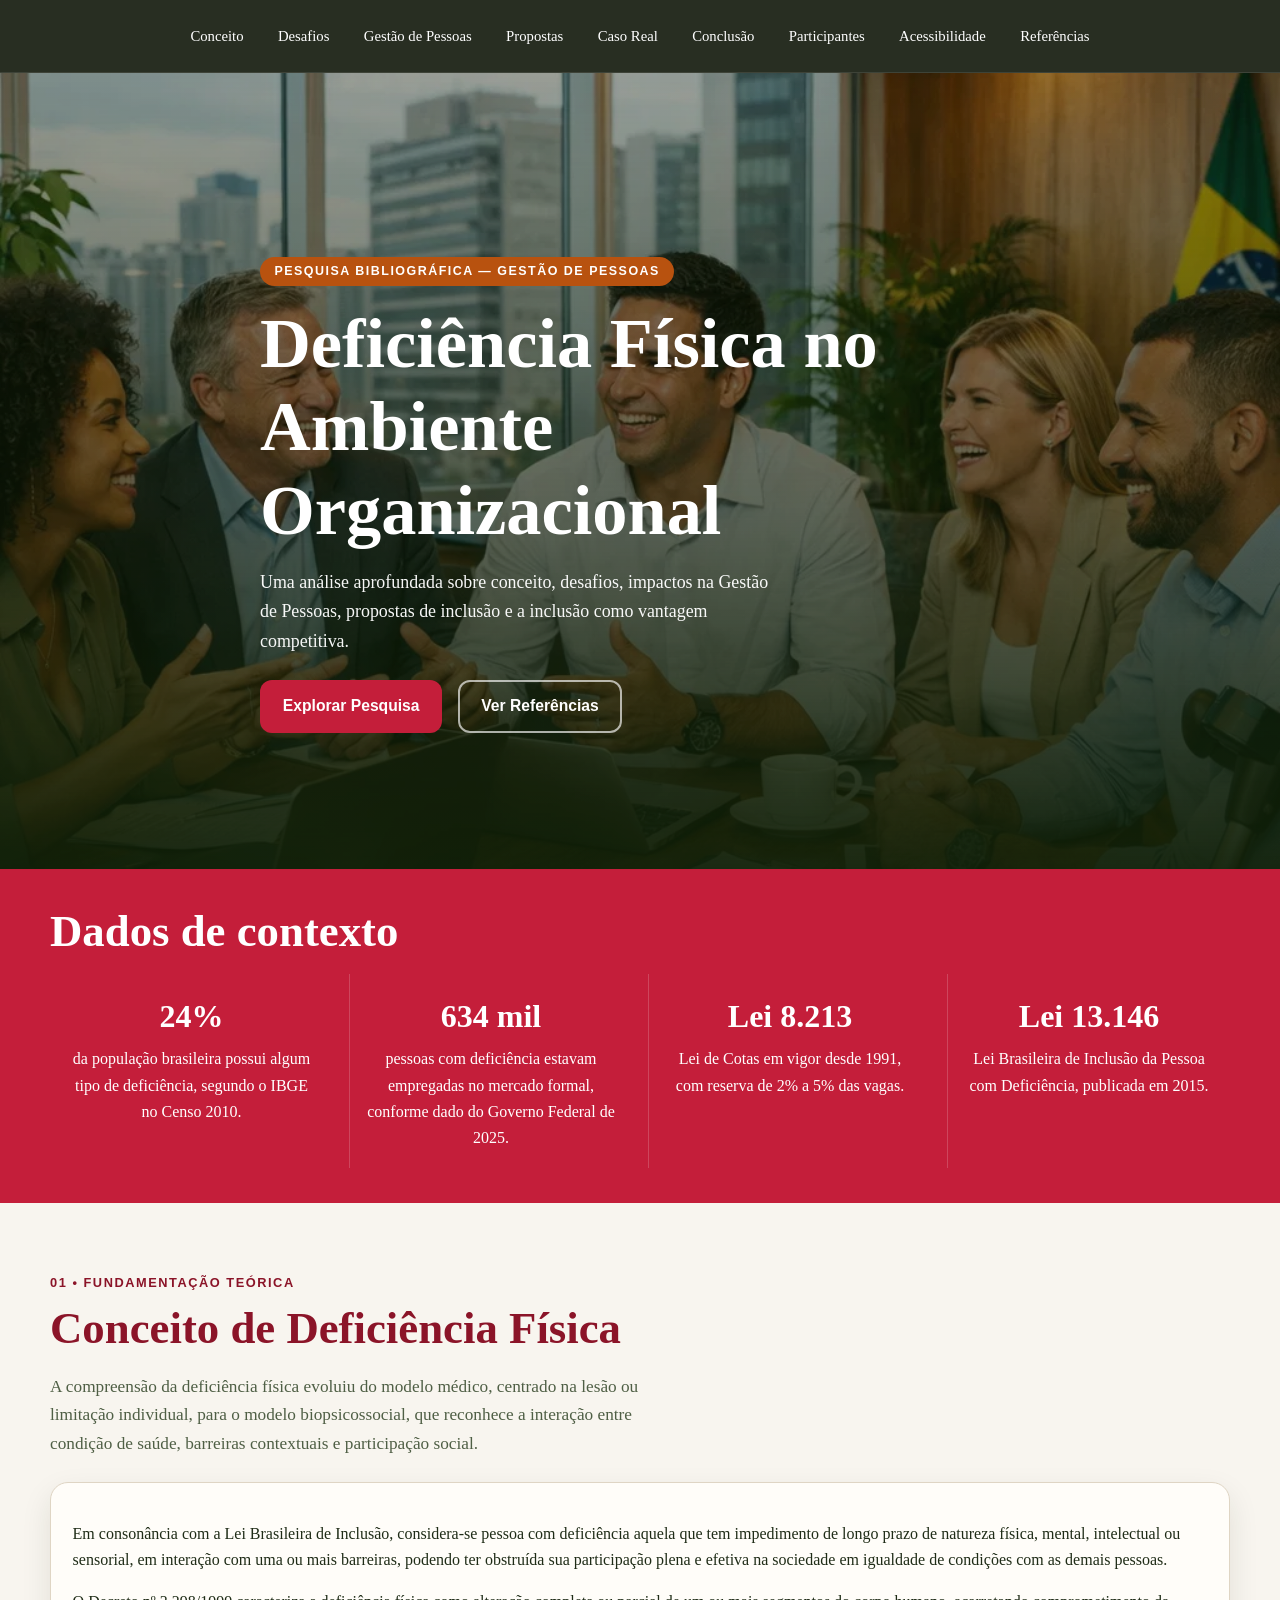
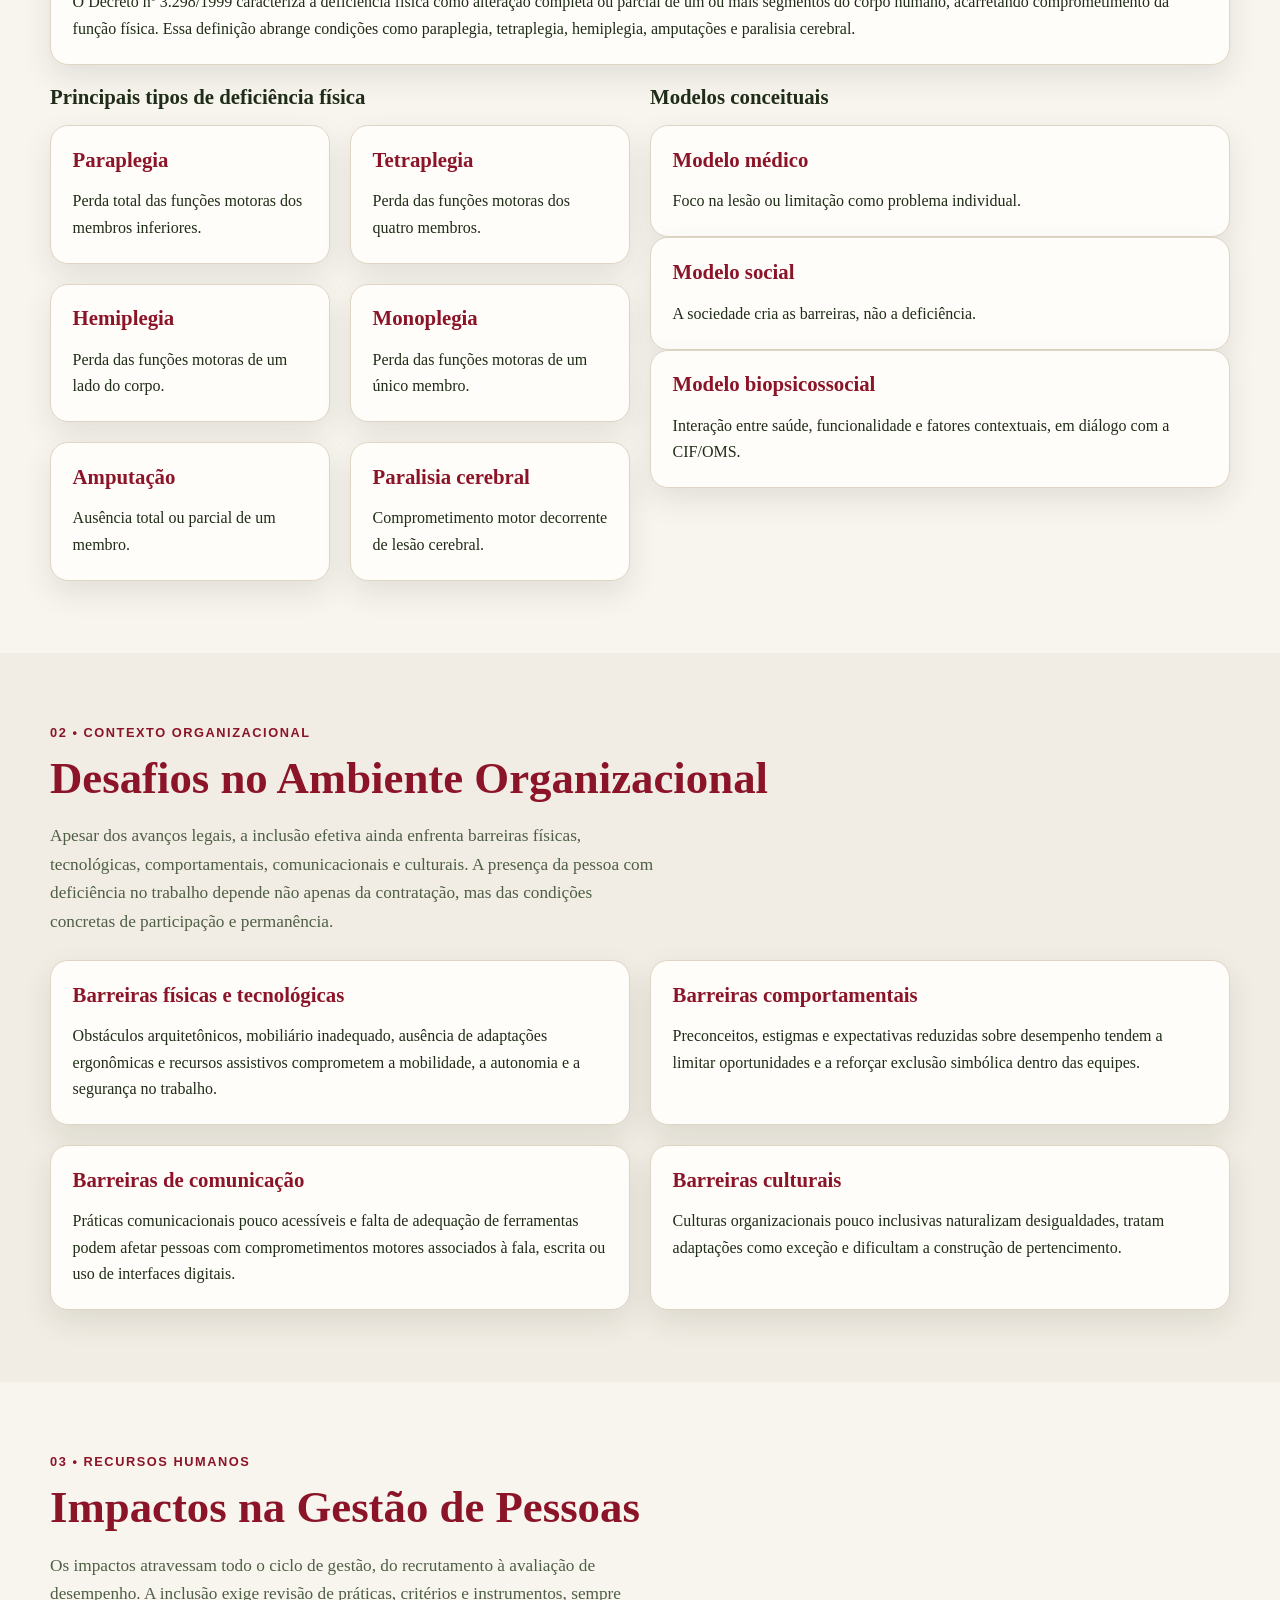
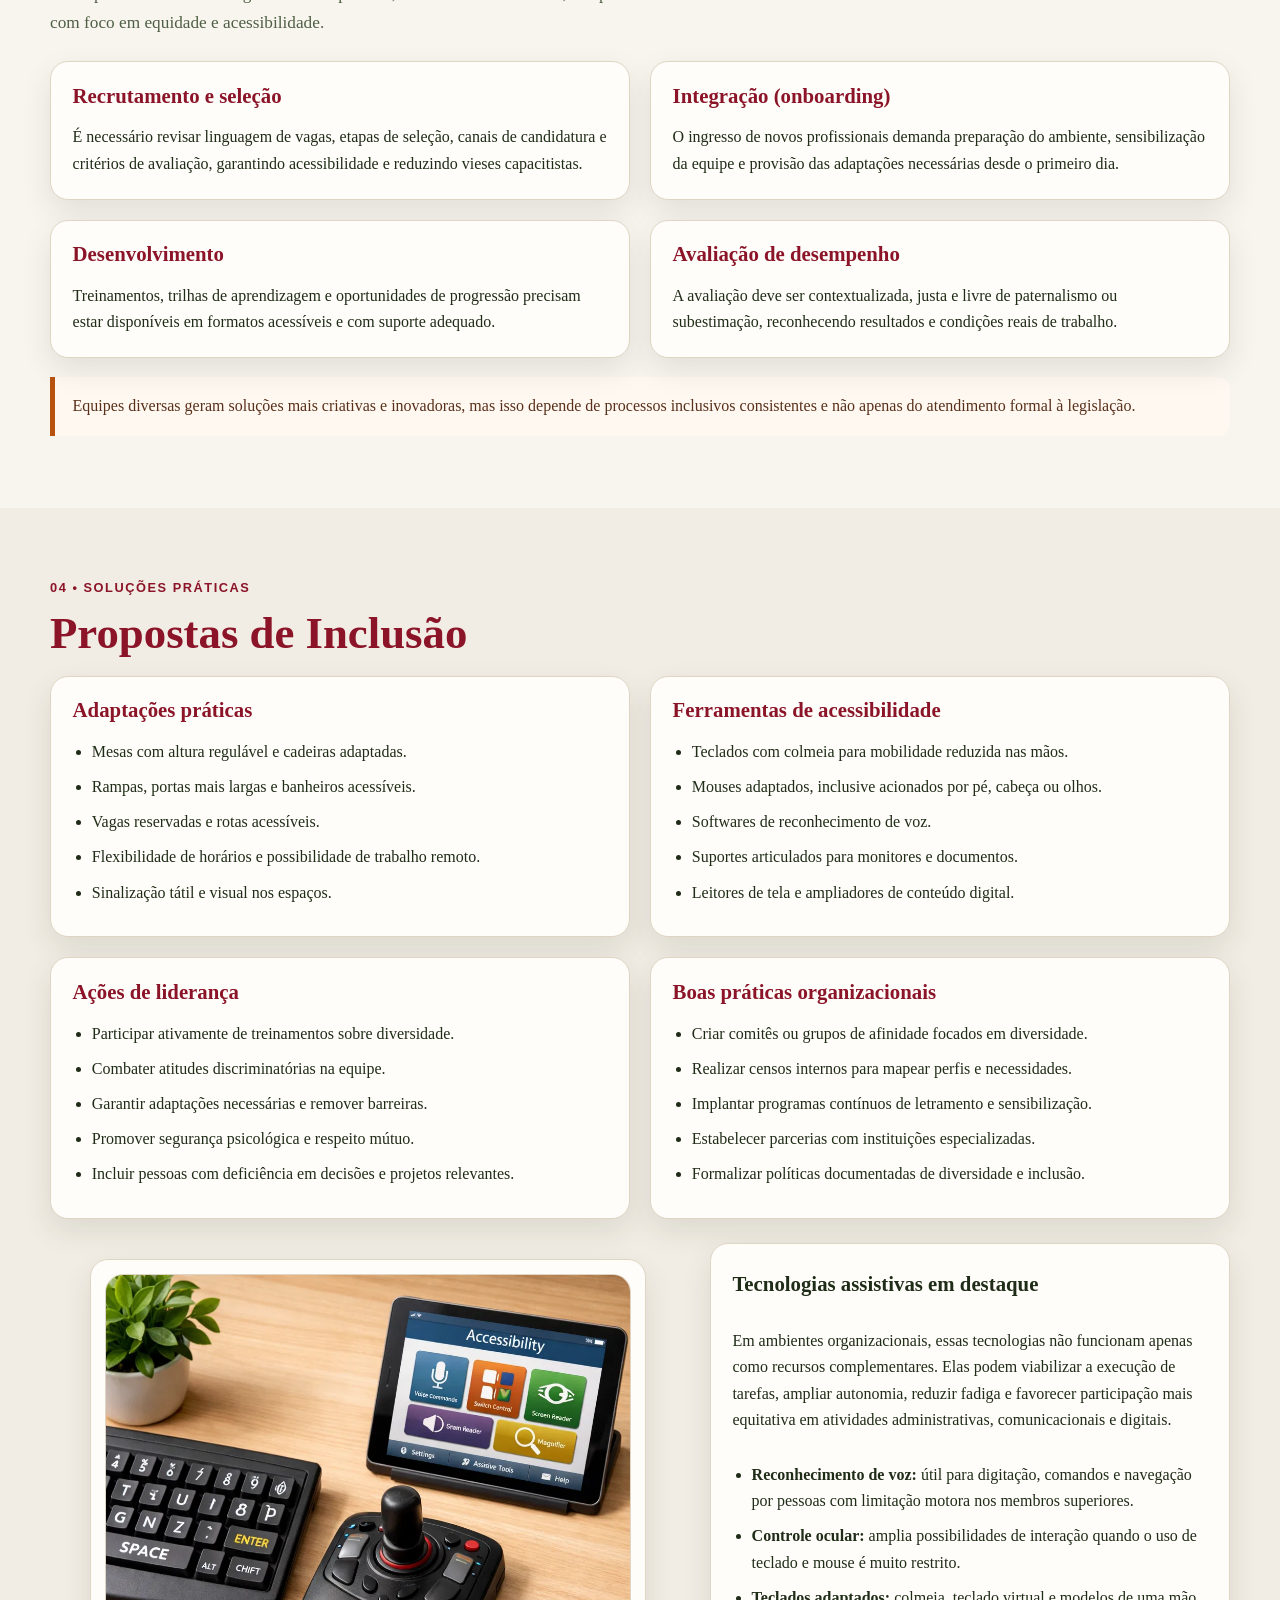
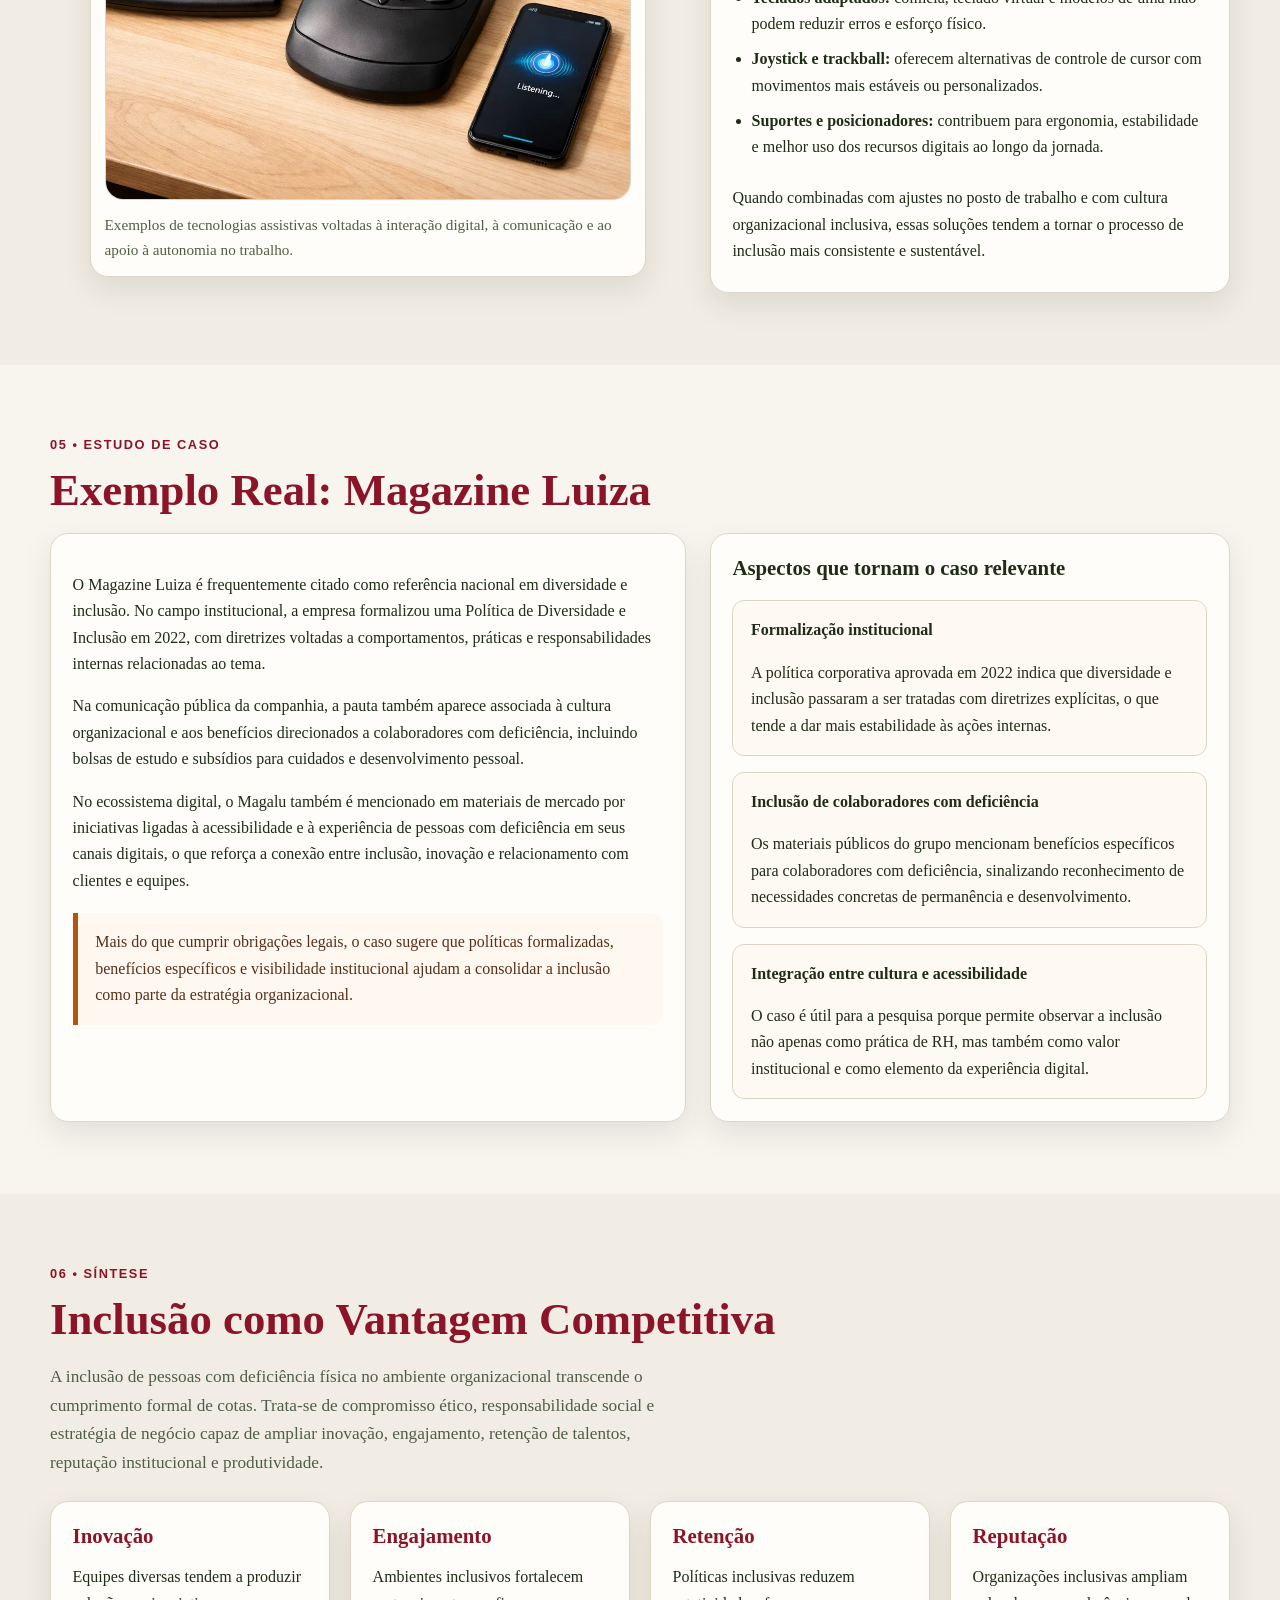
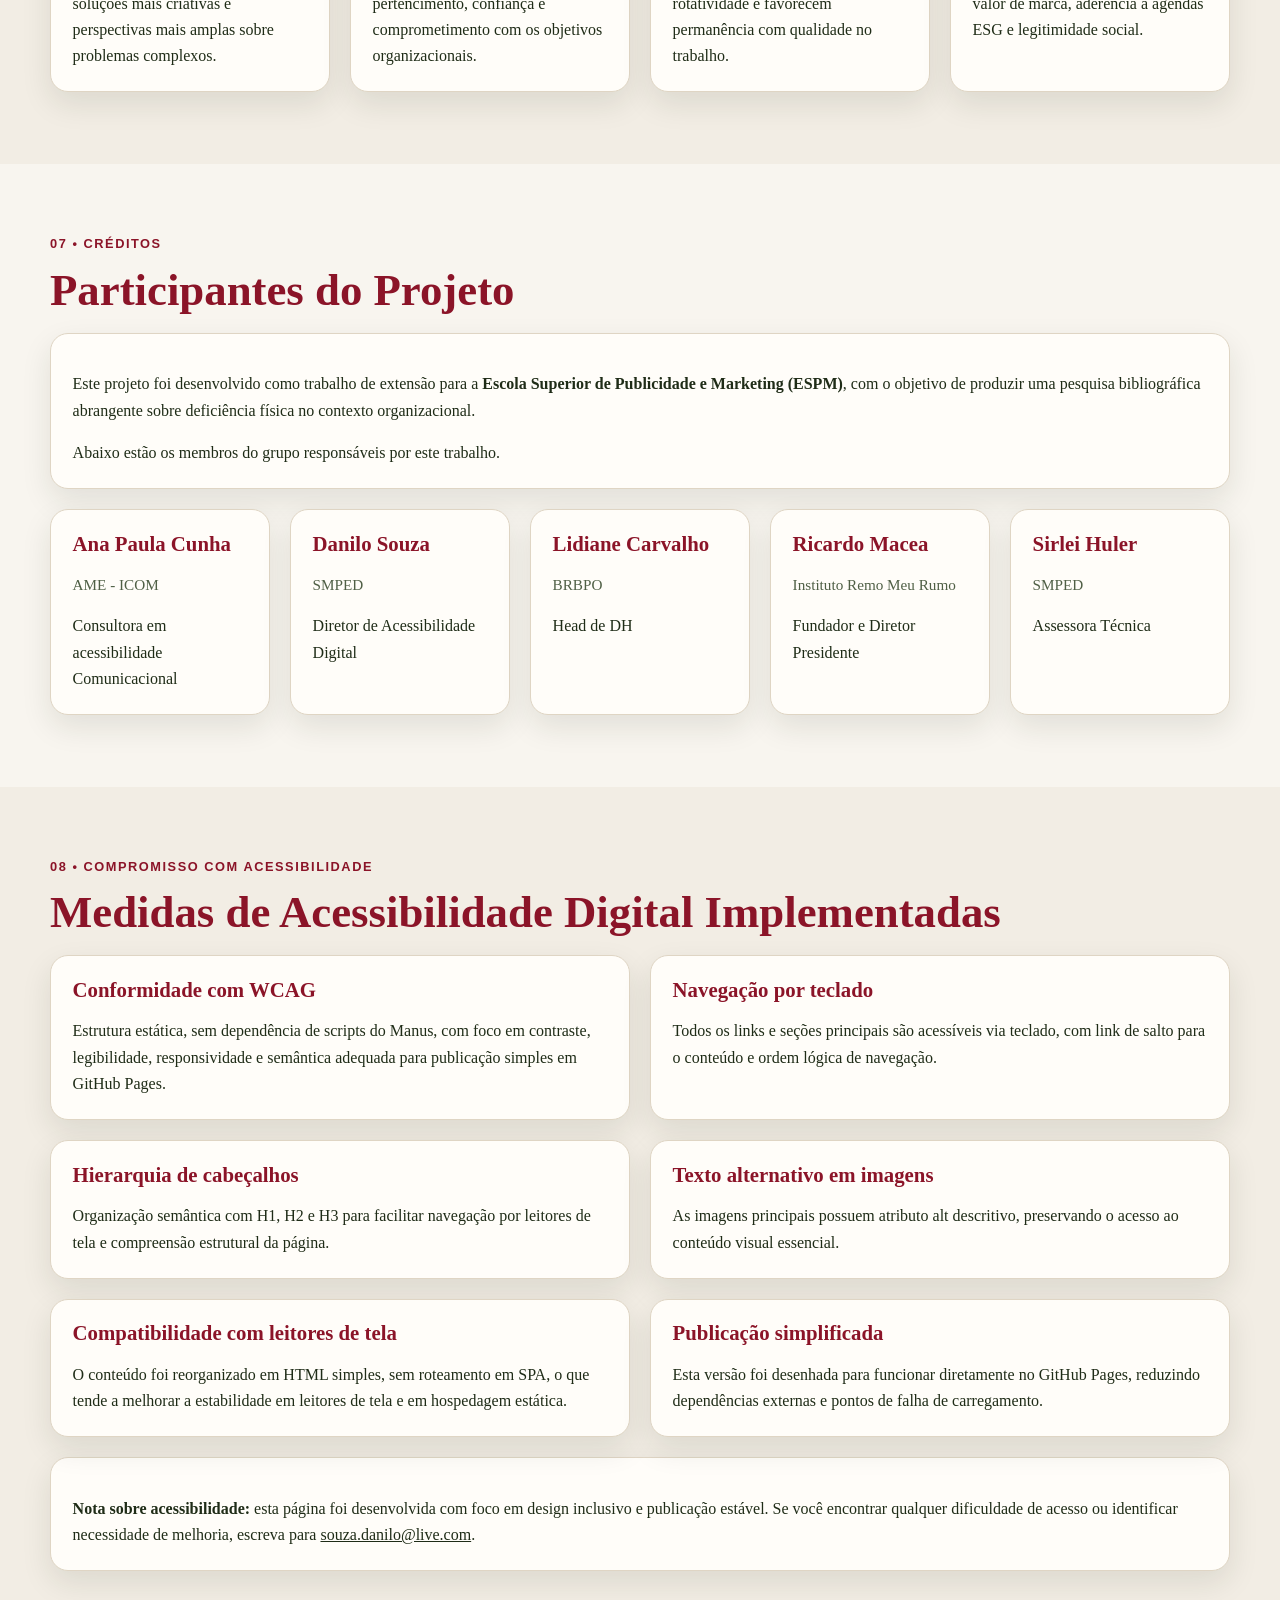
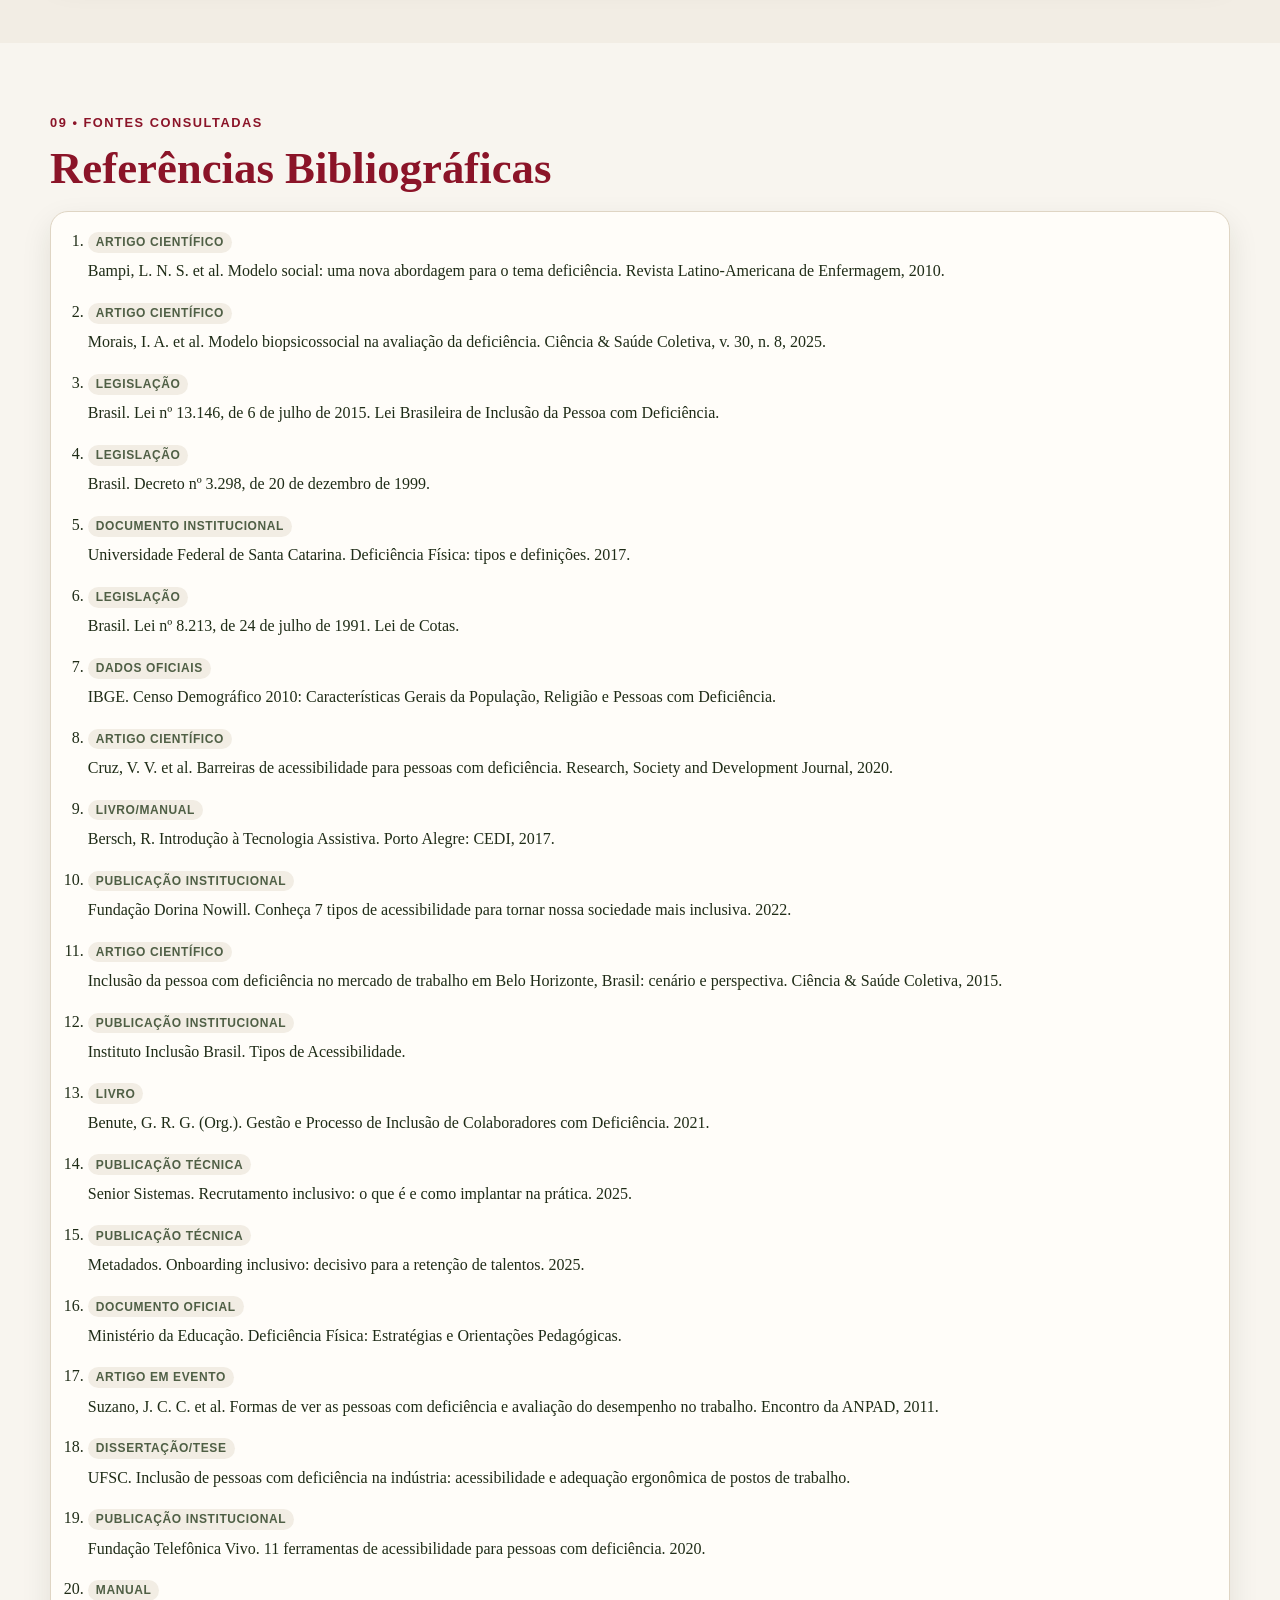
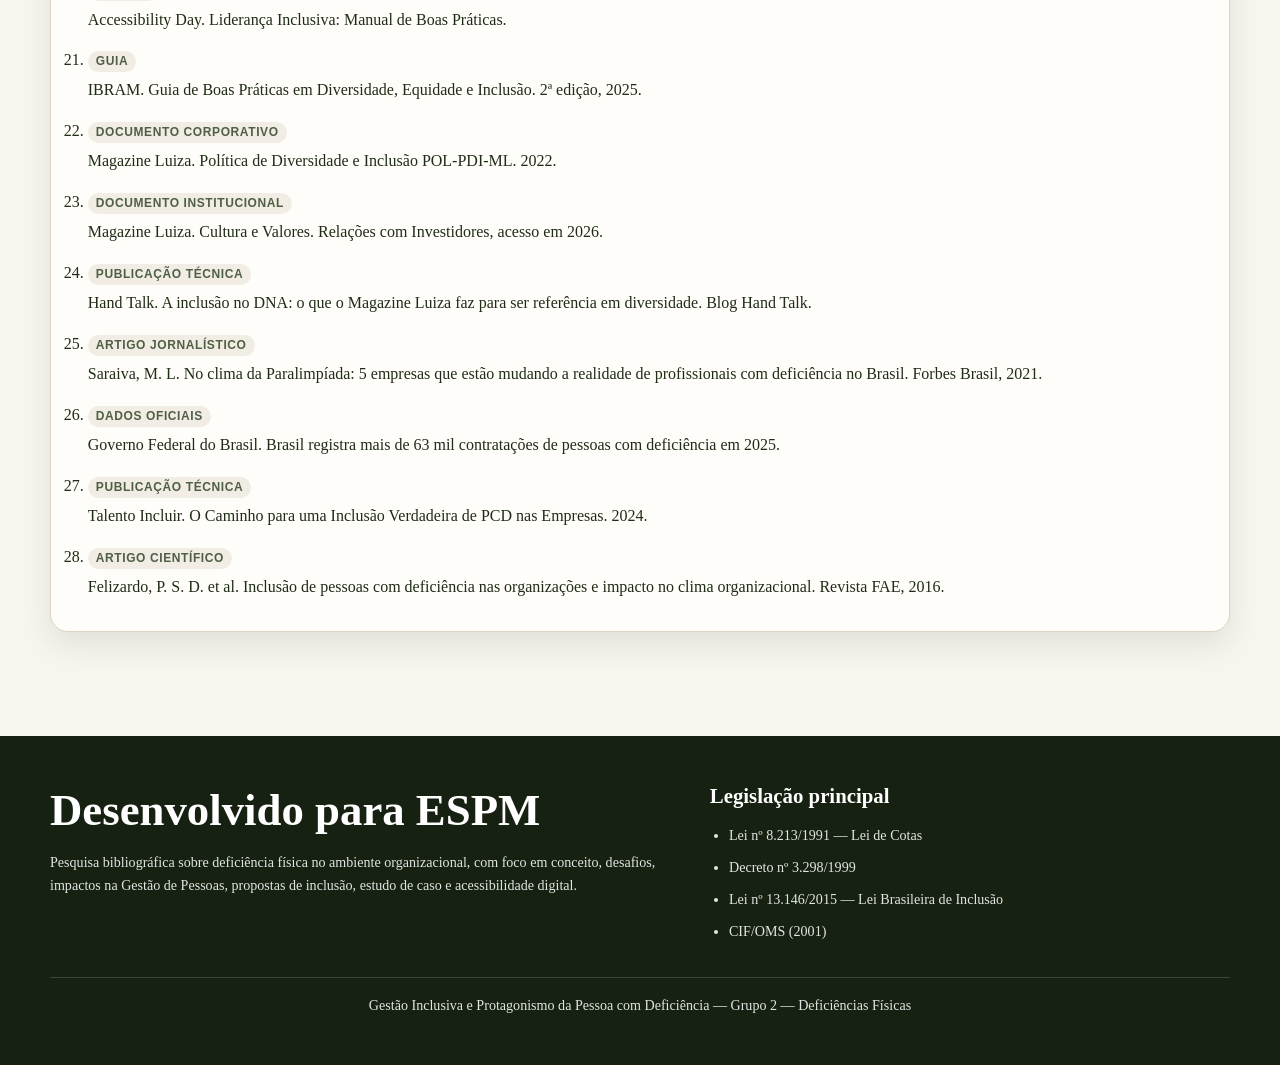
==== commit 72695cd3: "Update participant names and details in index.html" ====
--- a/index.html
+++ b/index.html
@@ -566,7 +566,7 @@
 
         <div class="assistive-layout" style="margin-top: 1.5rem;">
           <figure class="card image-card">
-            <img src="accessibility-tech-jDmr6bfsBk3MWQFjrRbHq6.webp" alt="Tecnologias assistivas sobre uma mesa, com teclado adaptado, joystick, tablet com recursos de acessibilidade e smartphone com comando por voz." />
+            <img src="accessibility-tech-jDmr6bfsBk3MWQFjrRbHq6.webp" alt="Tecnologias assistivas sobre uma mesa, como teclado adaptado, joystick, tablet com recursos de acessibilidade e smartphone com comando por voz." />
             <figcaption class="small" style="margin-top:.75rem;">Exemplos de tecnologias assistivas voltadas à interação digital, à comunicação e ao apoio à autonomia no trabalho.</figcaption>
           </figure>
           <article class="card assistive-text">
@@ -643,11 +643,11 @@
         </div>
 
         <div class="grid-5 participants">
-          <article class="card"><h3>[Nome do Participante 1]</h3><p class="small">[Empresa]</p><p>[Cargo/Posição]</p></article>
-          <article class="card"><h3>[Nome do Participante 2]</h3><p class="small">[Empresa]</p><p>[Cargo/Posição]</p></article>
-          <article class="card"><h3>[Nome do Participante 3]</h3><p class="small">[Empresa]</p><p>[Cargo/Posição]</p></article>
-          <article class="card"><h3>[Nome do Participante 4]</h3><p class="small">[Empresa]</p><p>[Cargo/Posição]</p></article>
-          <article class="card"><h3>[Nome do Participante 5]</h3><p class="small">[Empresa]</p><p>[Cargo/Posição]</p></article>
+          <article class="card"><h3>Ana Paula Cunha</h3><p class="small">AME - ICOM</p><p>Consultora em acessibilidade Comunicacional</p></article>
+          <article class="card"><h3>Danilo Souza</h3><p class="small">SMPED</p><p>Diretor de Acessibilidade Digital</p></article>
+          <article class="card"><h3>Lidiane Carvalho</h3><p class="small">BRBPO</p><p>Head de DH</p></article>
+          <article class="card"><h3>Ricardo Macea</h3><p class="small">Instituto Remo Meu Rumo</p><p>Fundador e Diretor Presidente</p></article>
+          <article class="card"><h3>Sirlei Huler</h3><p class="small">SMPED</p><p>Assessora Técnica</p></article>
         </div>
       </div>
     </section>
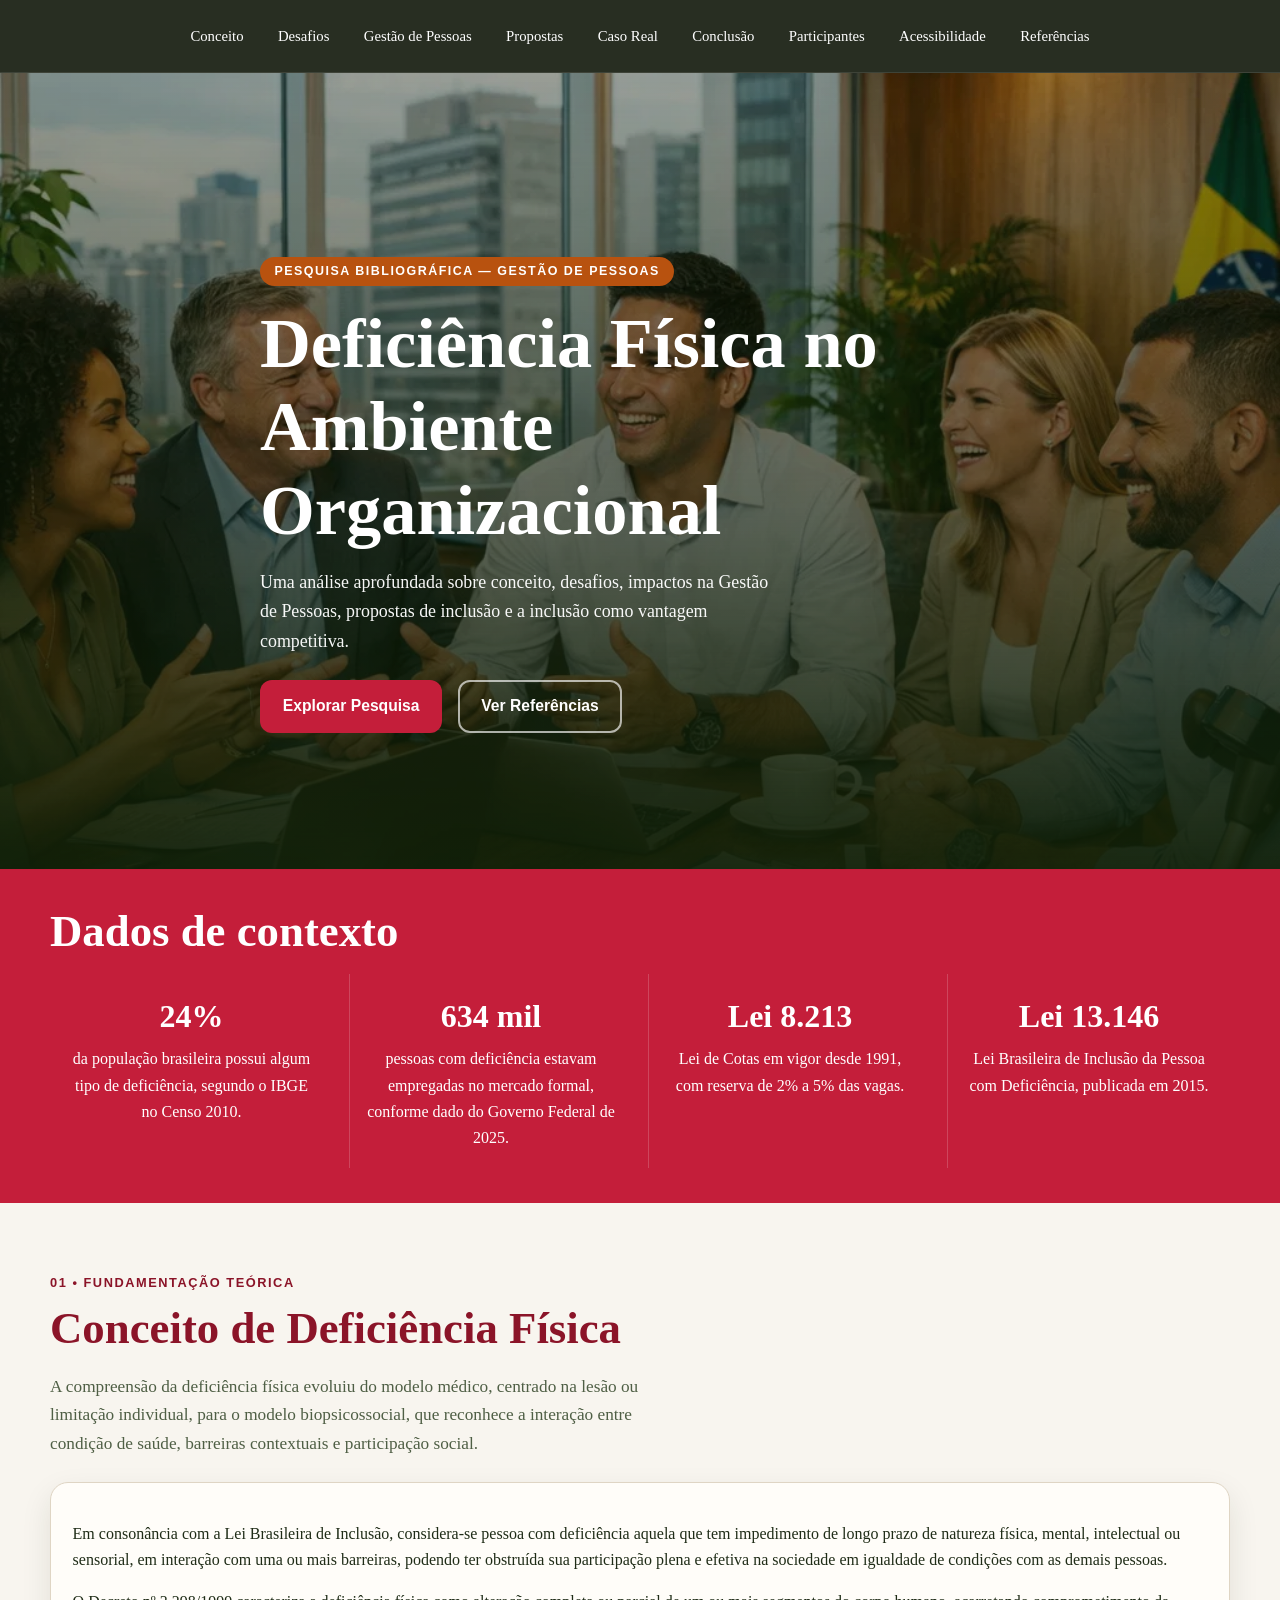
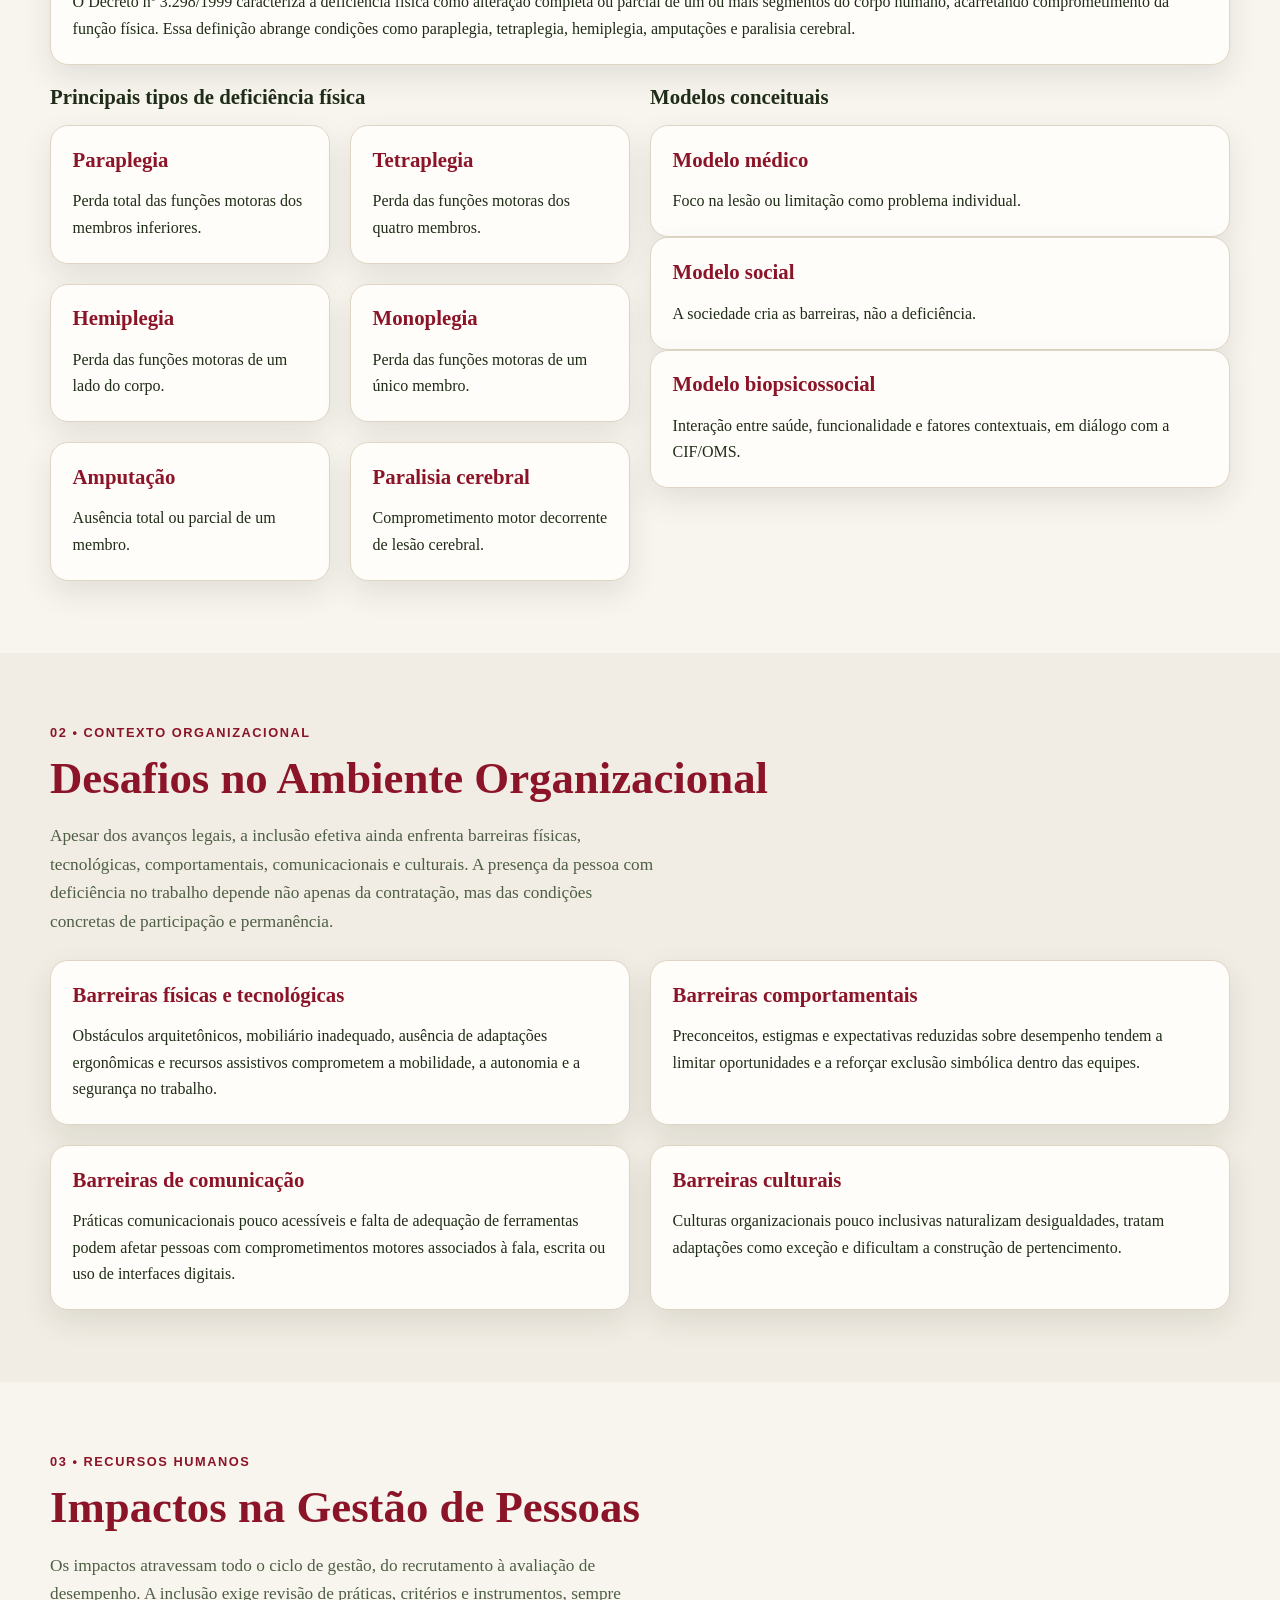
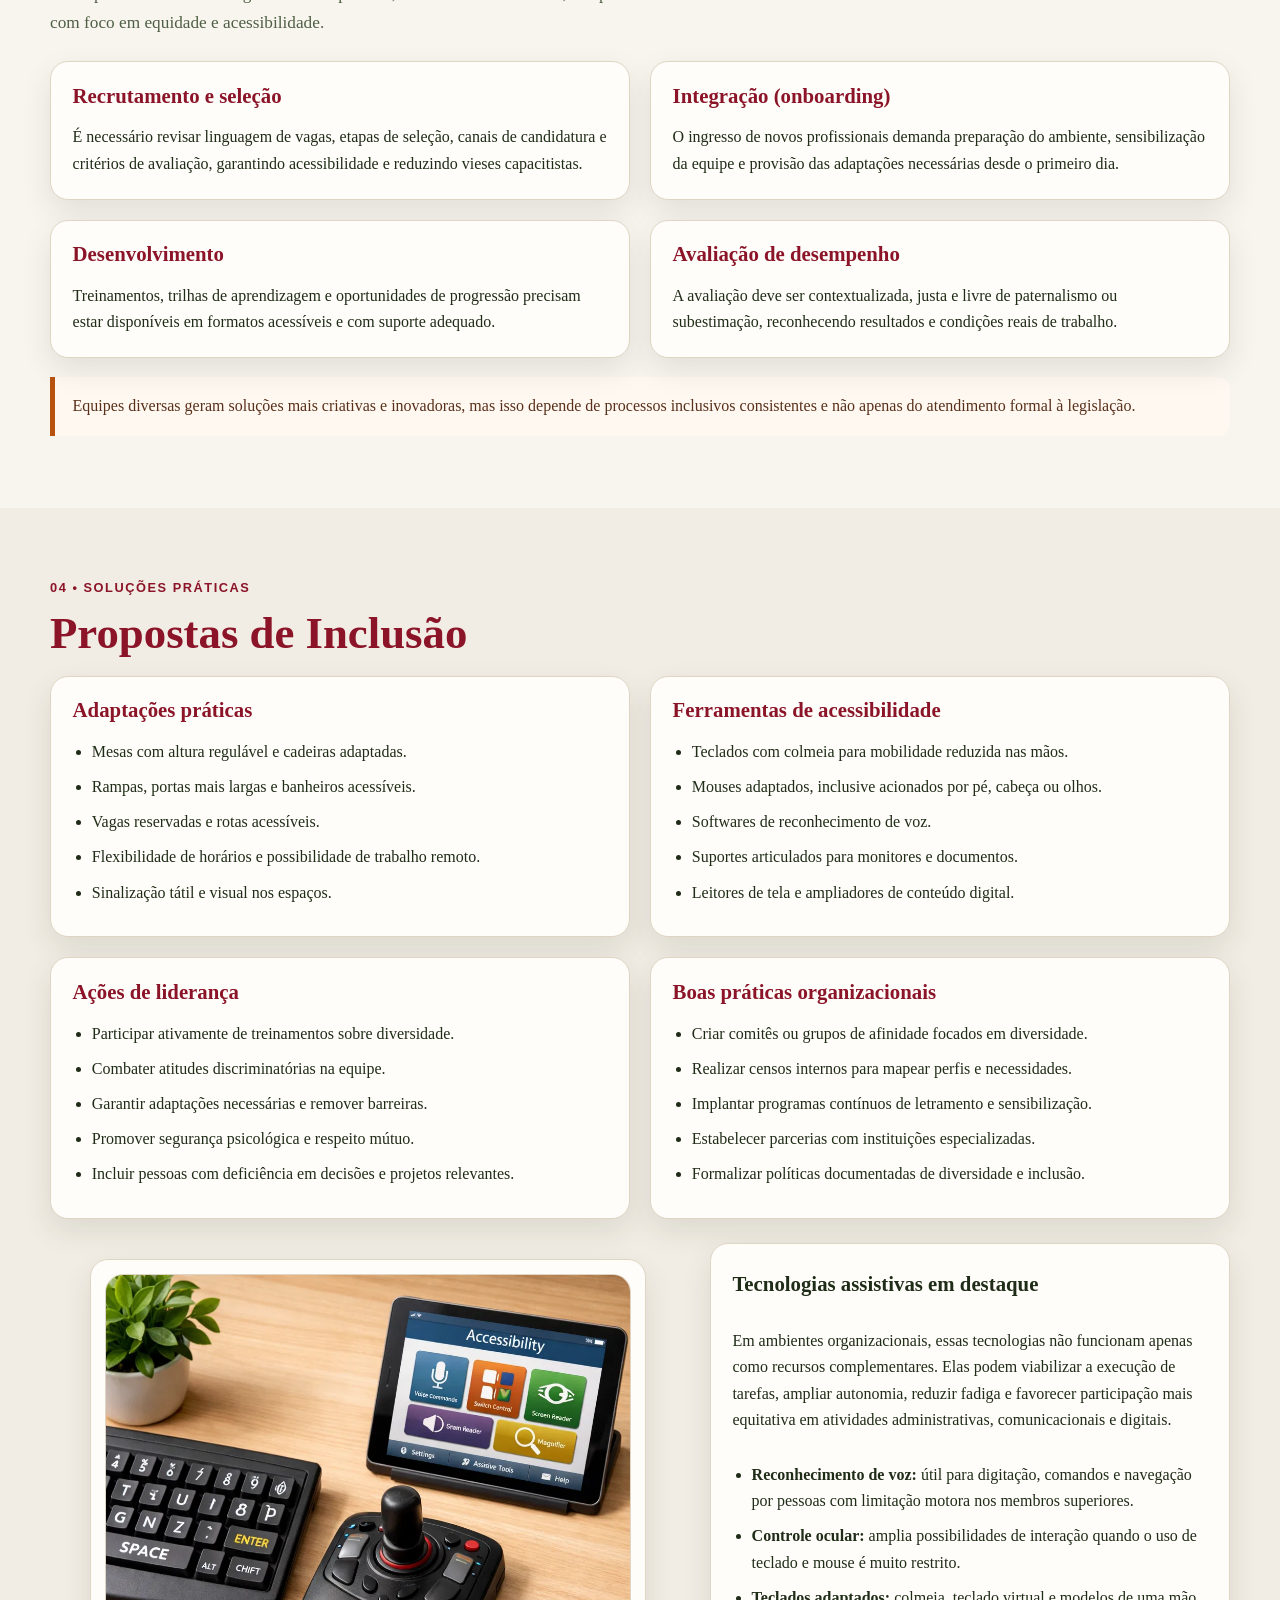
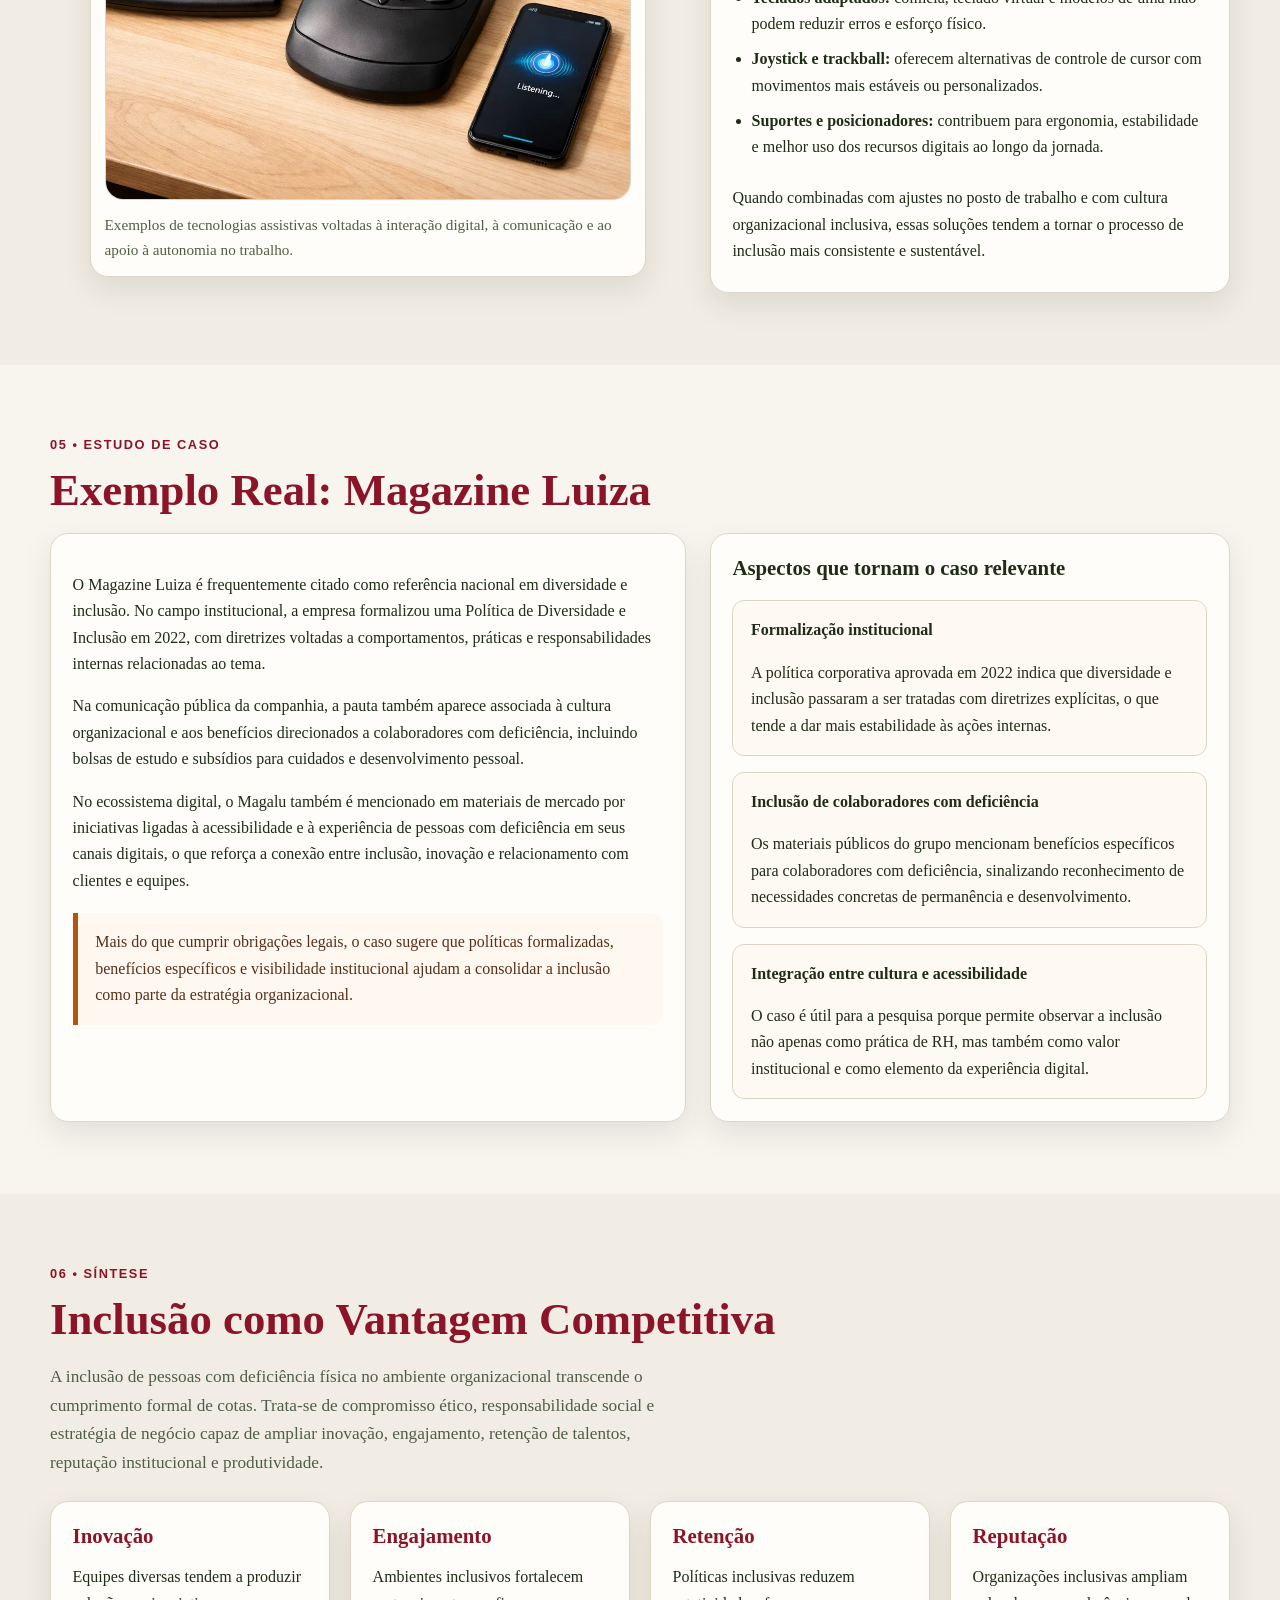
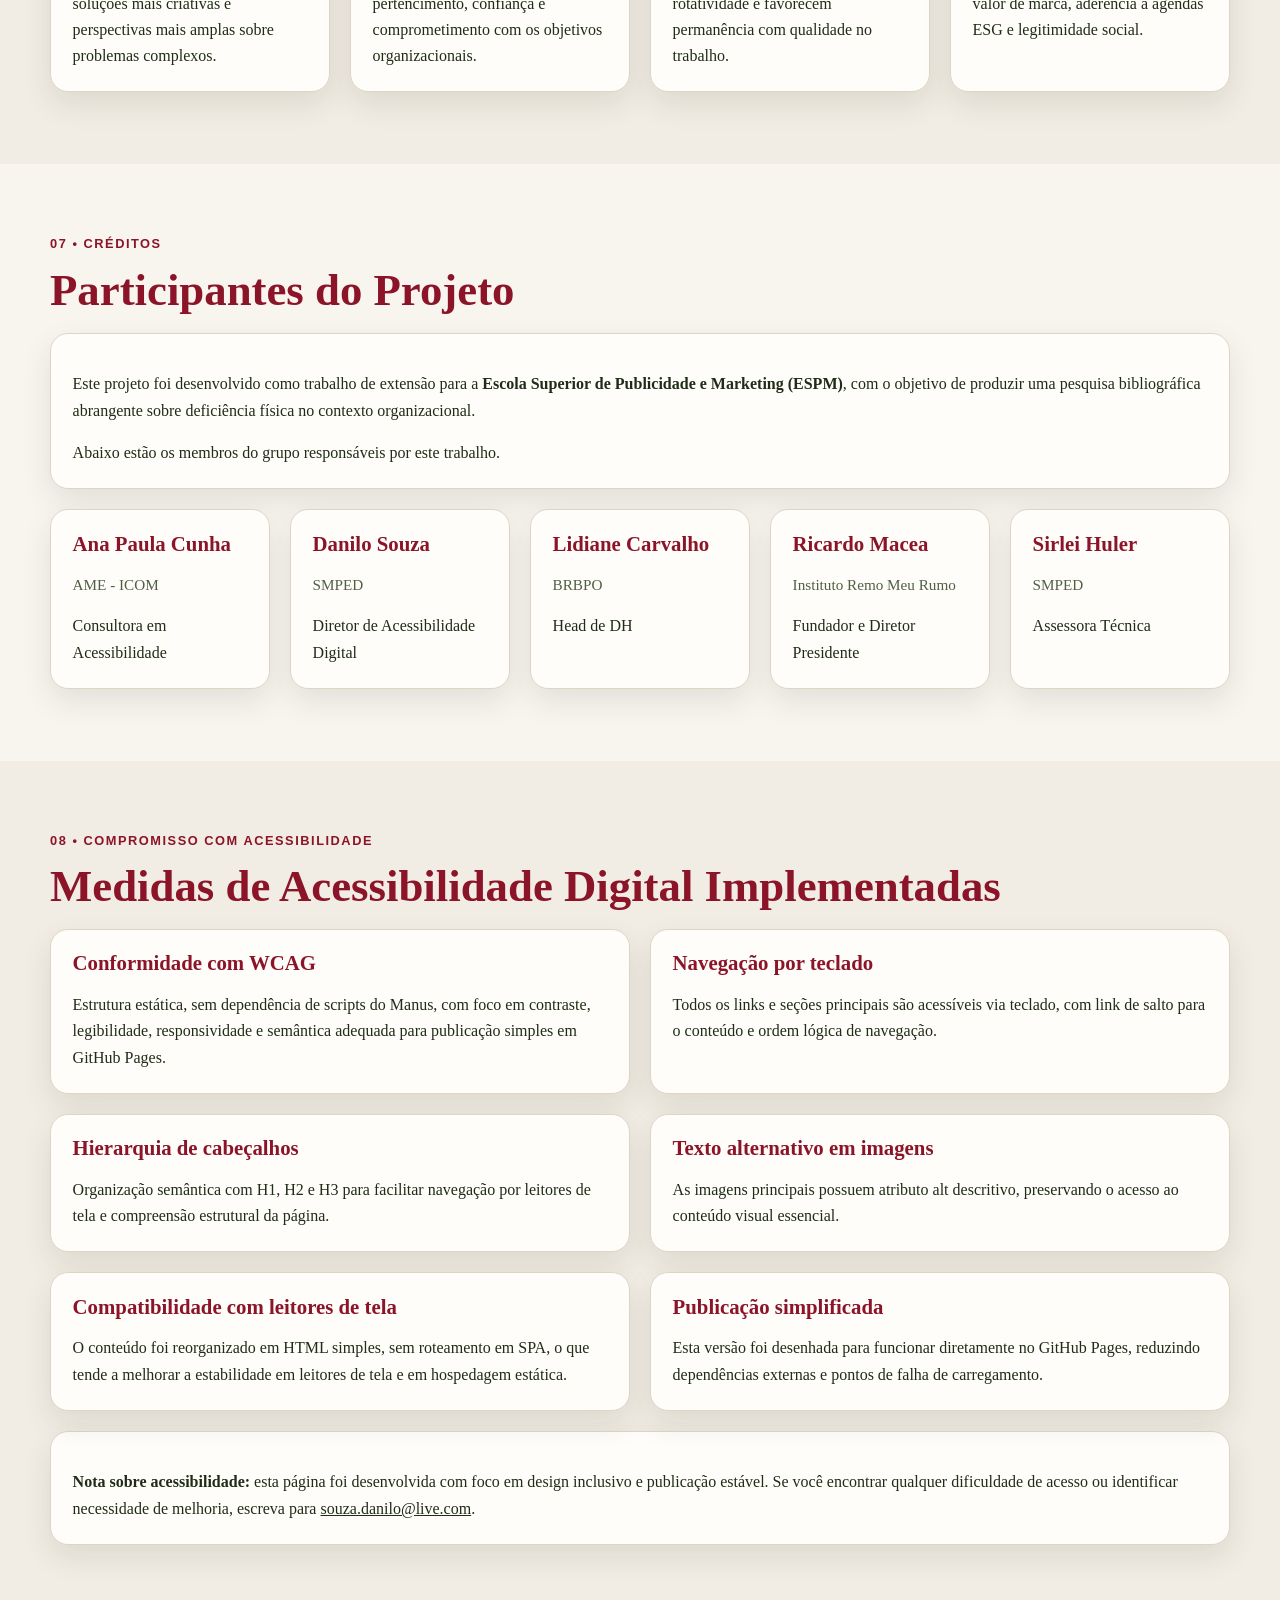
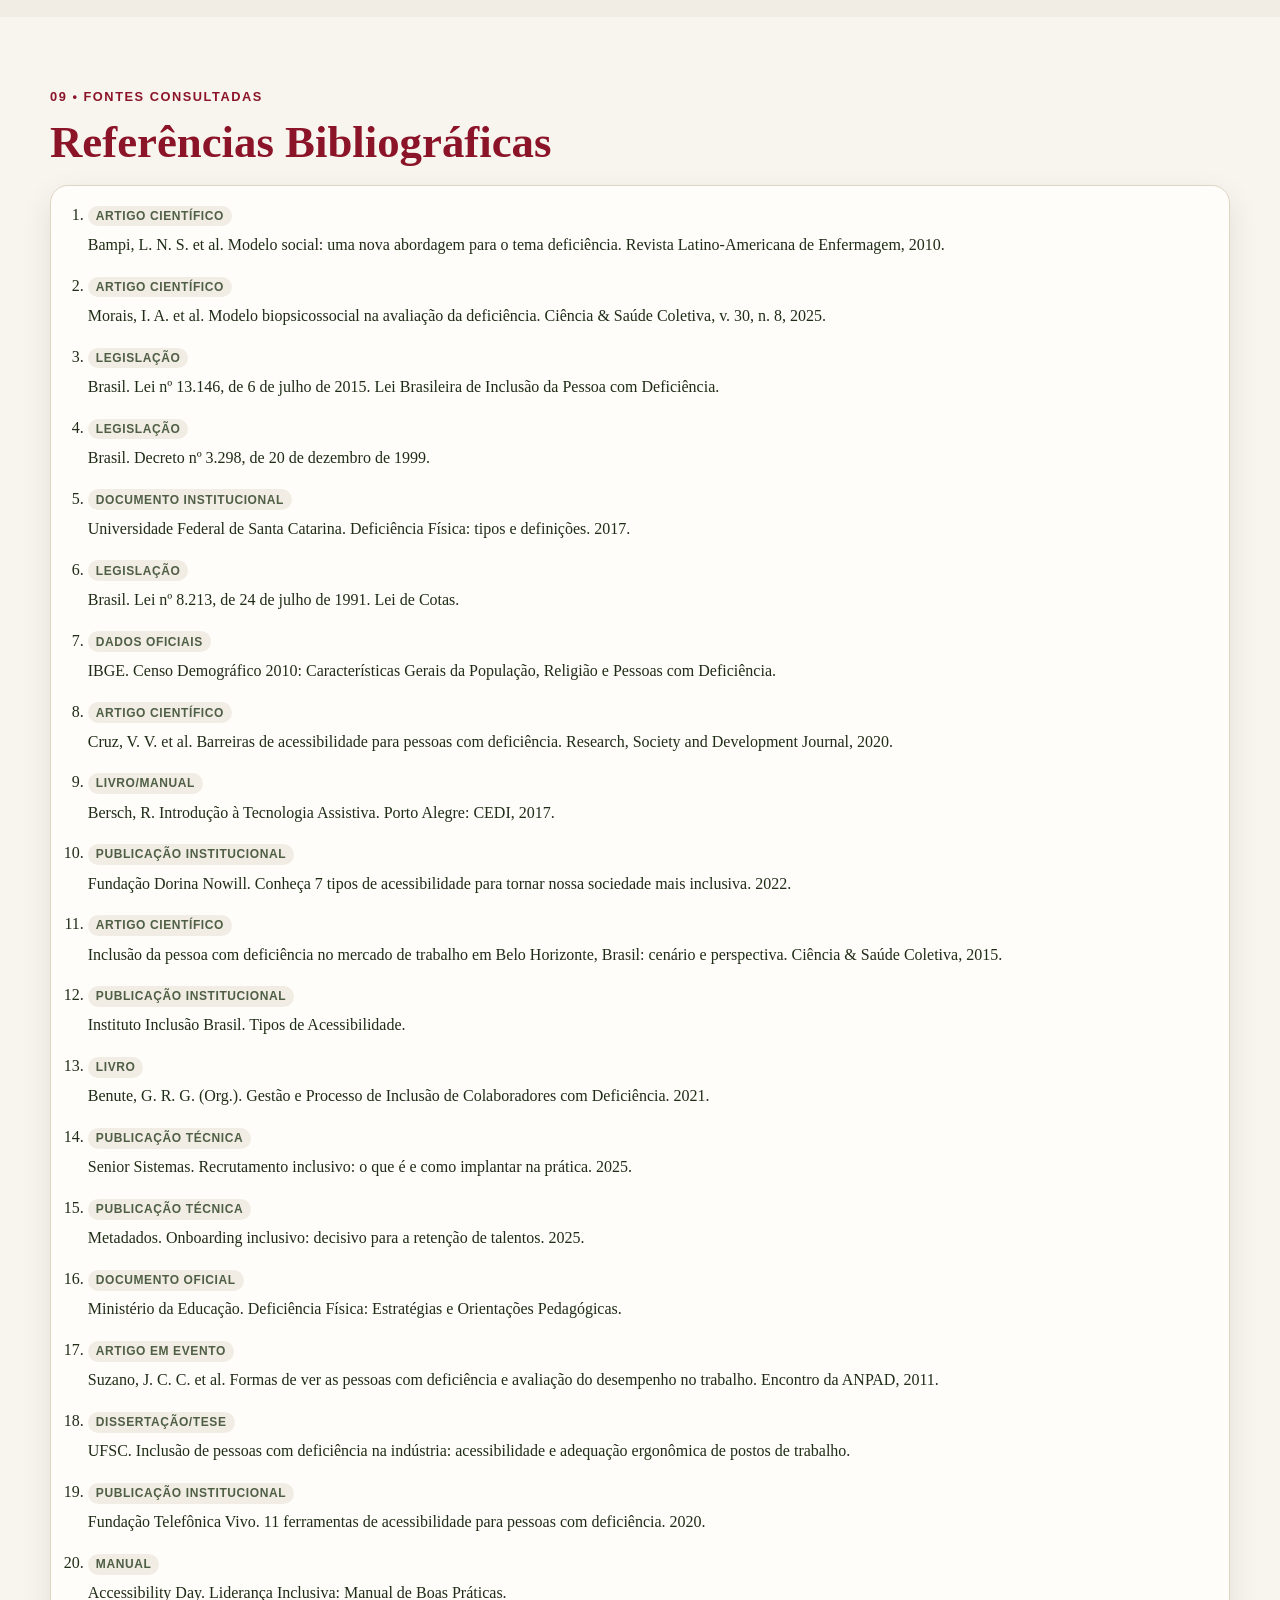
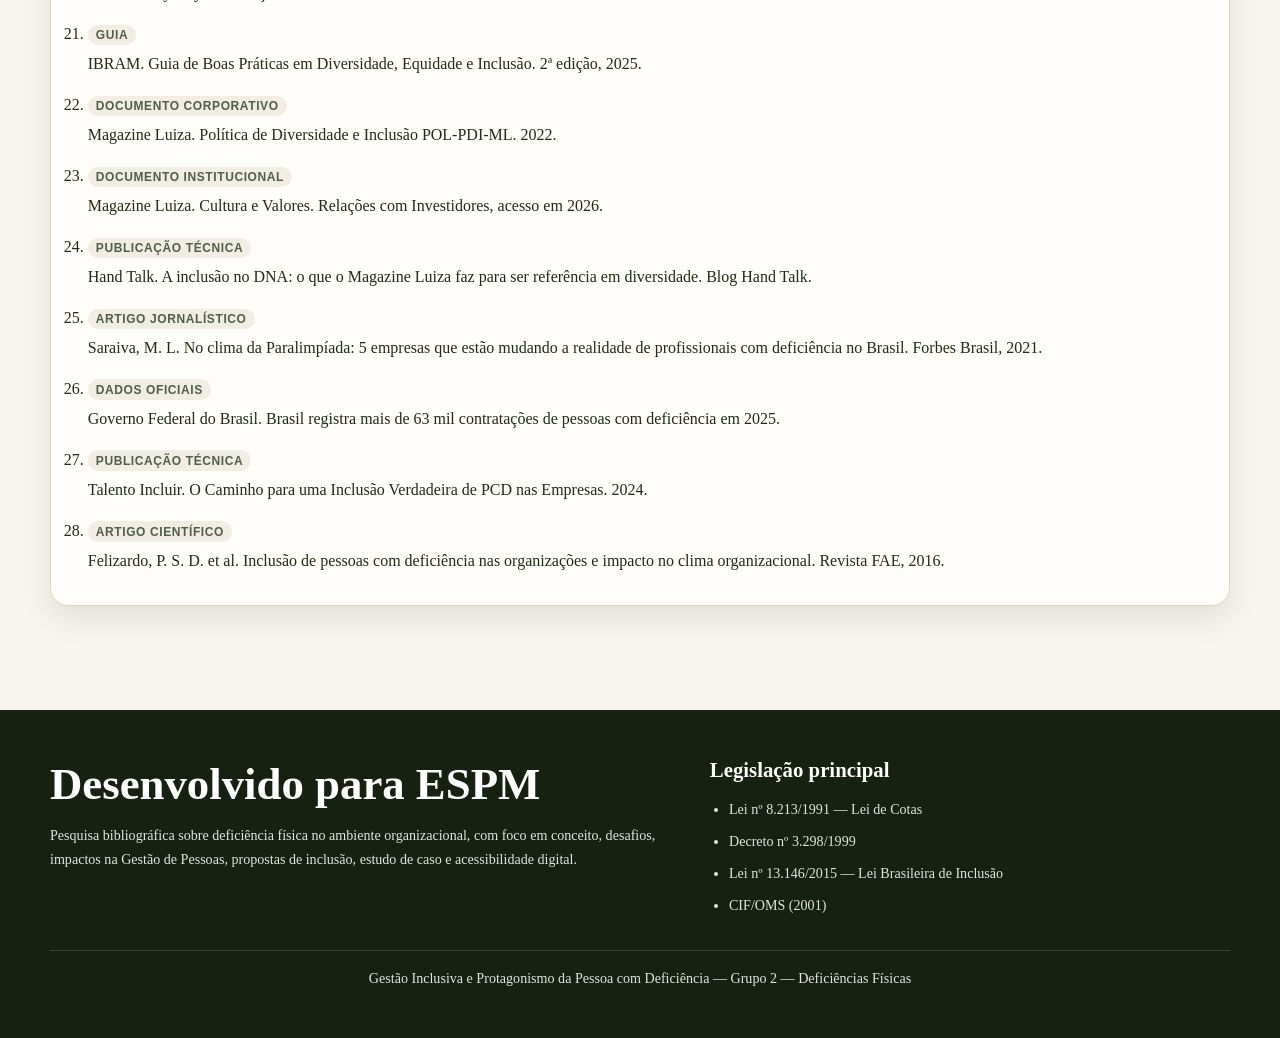
==== commit 5b37a2bc: "Update accessibility consultant description" ====
--- a/index.html
+++ b/index.html
@@ -643,7 +643,7 @@
         </div>
 
         <div class="grid-5 participants">
-          <article class="card"><h3>Ana Paula Cunha</h3><p class="small">AME - ICOM</p><p>Consultora em acessibilidade Comunicacional</p></article>
+          <article class="card"><h3>Ana Paula Cunha</h3><p class="small">AME - ICOM</p><p>Consultora em Acessibilidade</p></article>
           <article class="card"><h3>Danilo Souza</h3><p class="small">SMPED</p><p>Diretor de Acessibilidade Digital</p></article>
           <article class="card"><h3>Lidiane Carvalho</h3><p class="small">BRBPO</p><p>Head de DH</p></article>
           <article class="card"><h3>Ricardo Macea</h3><p class="small">Instituto Remo Meu Rumo</p><p>Fundador e Diretor Presidente</p></article>
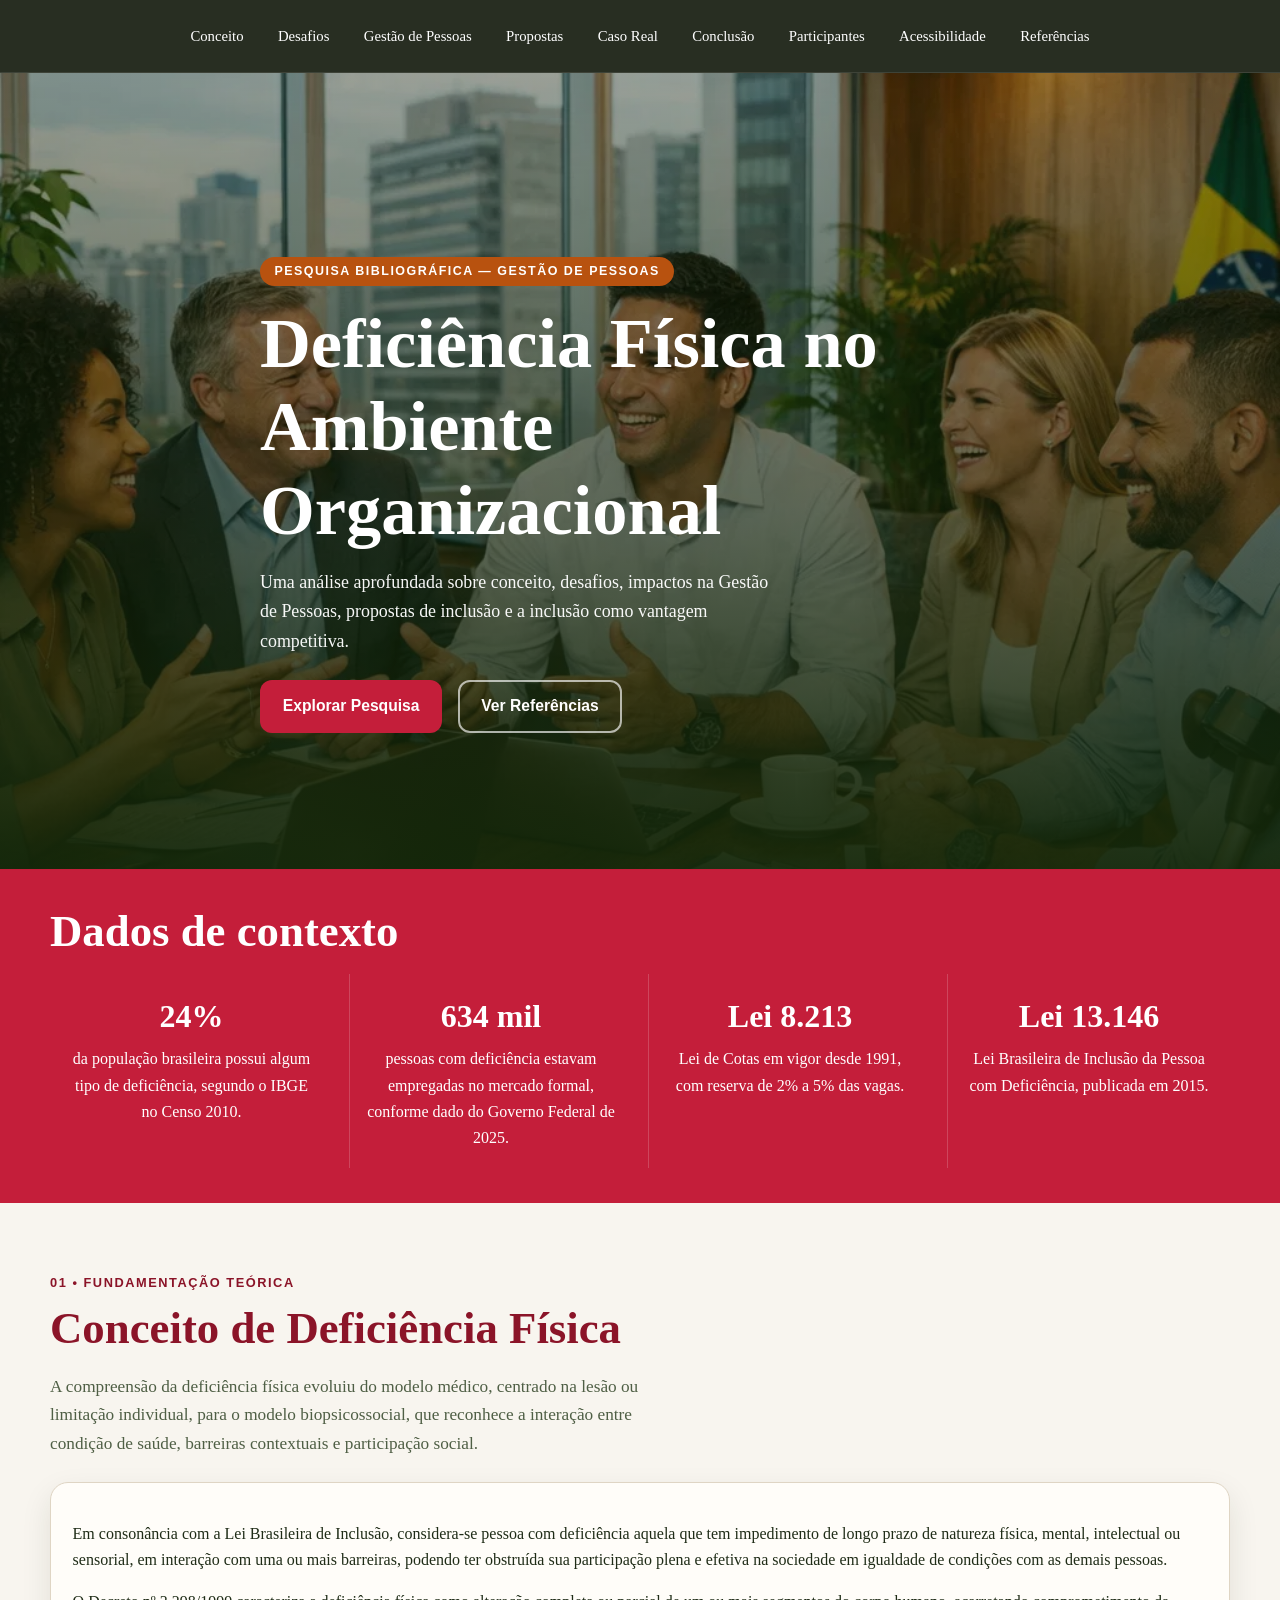
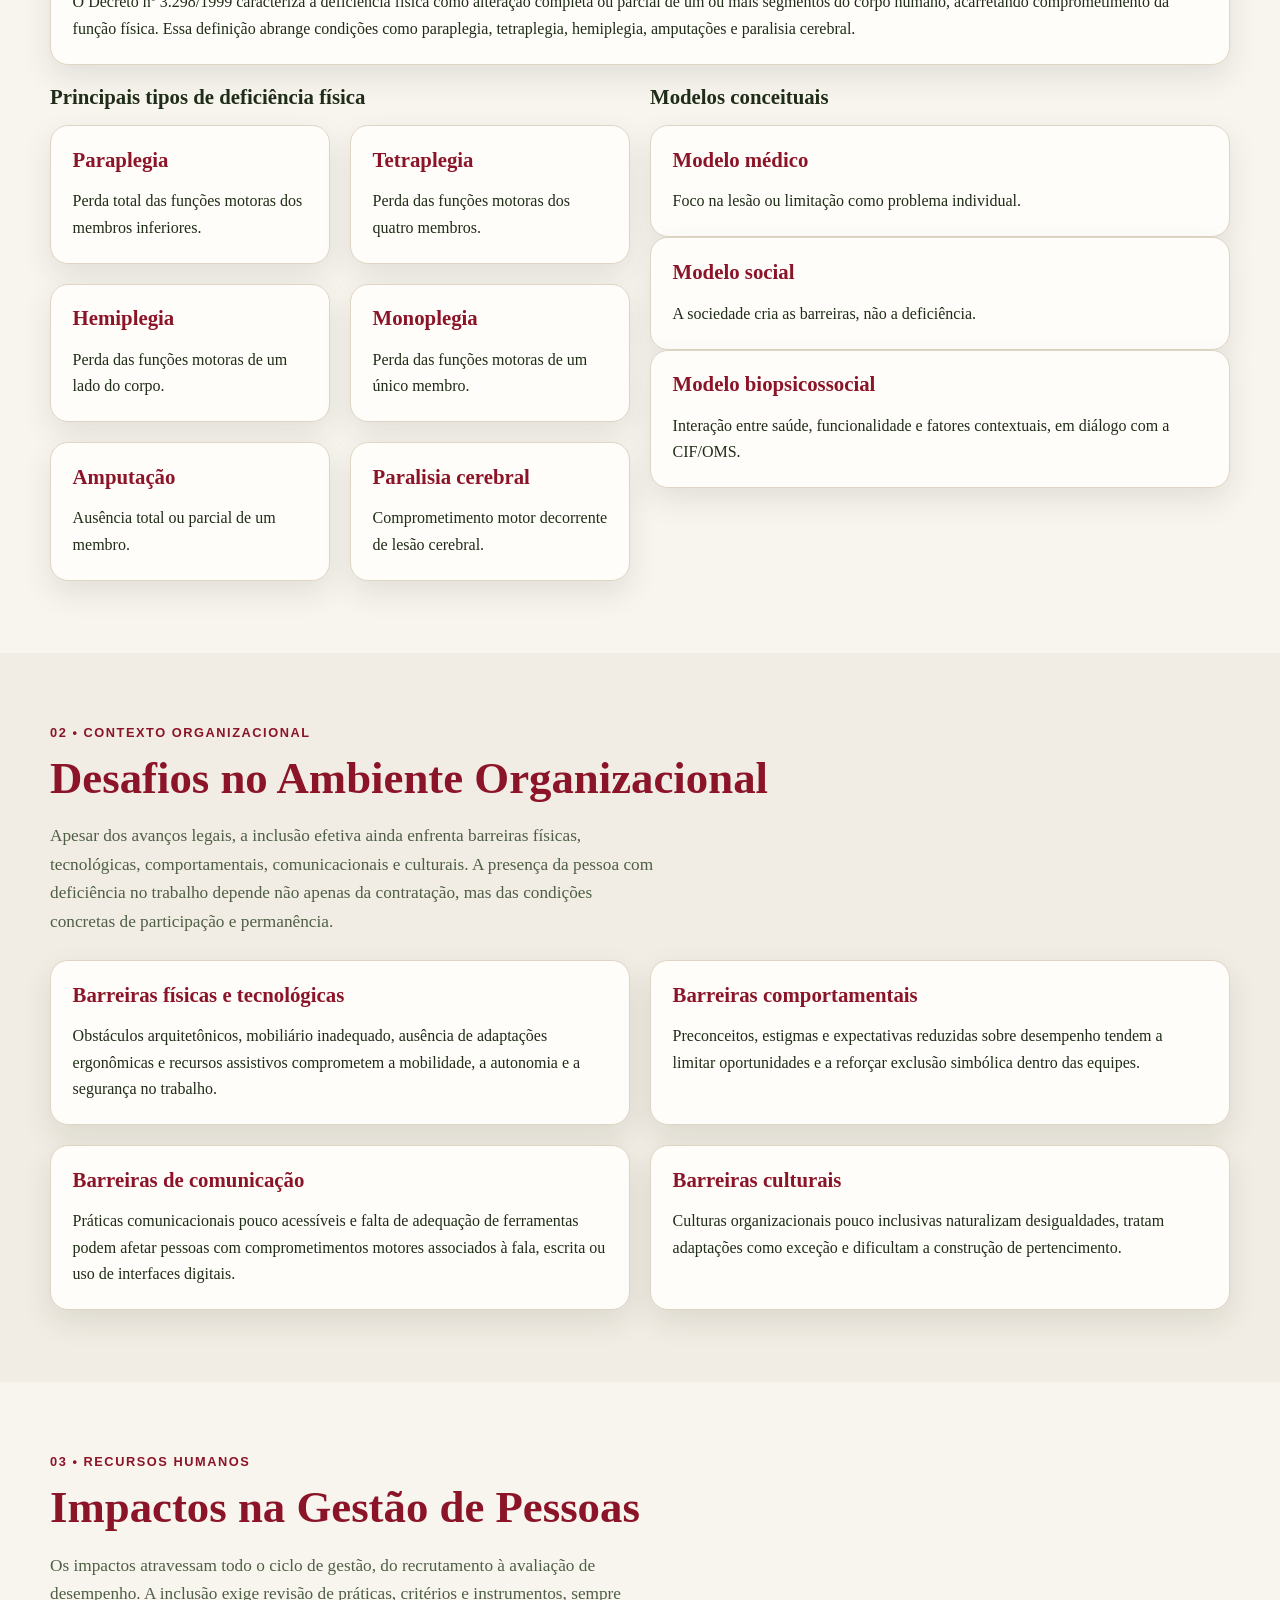
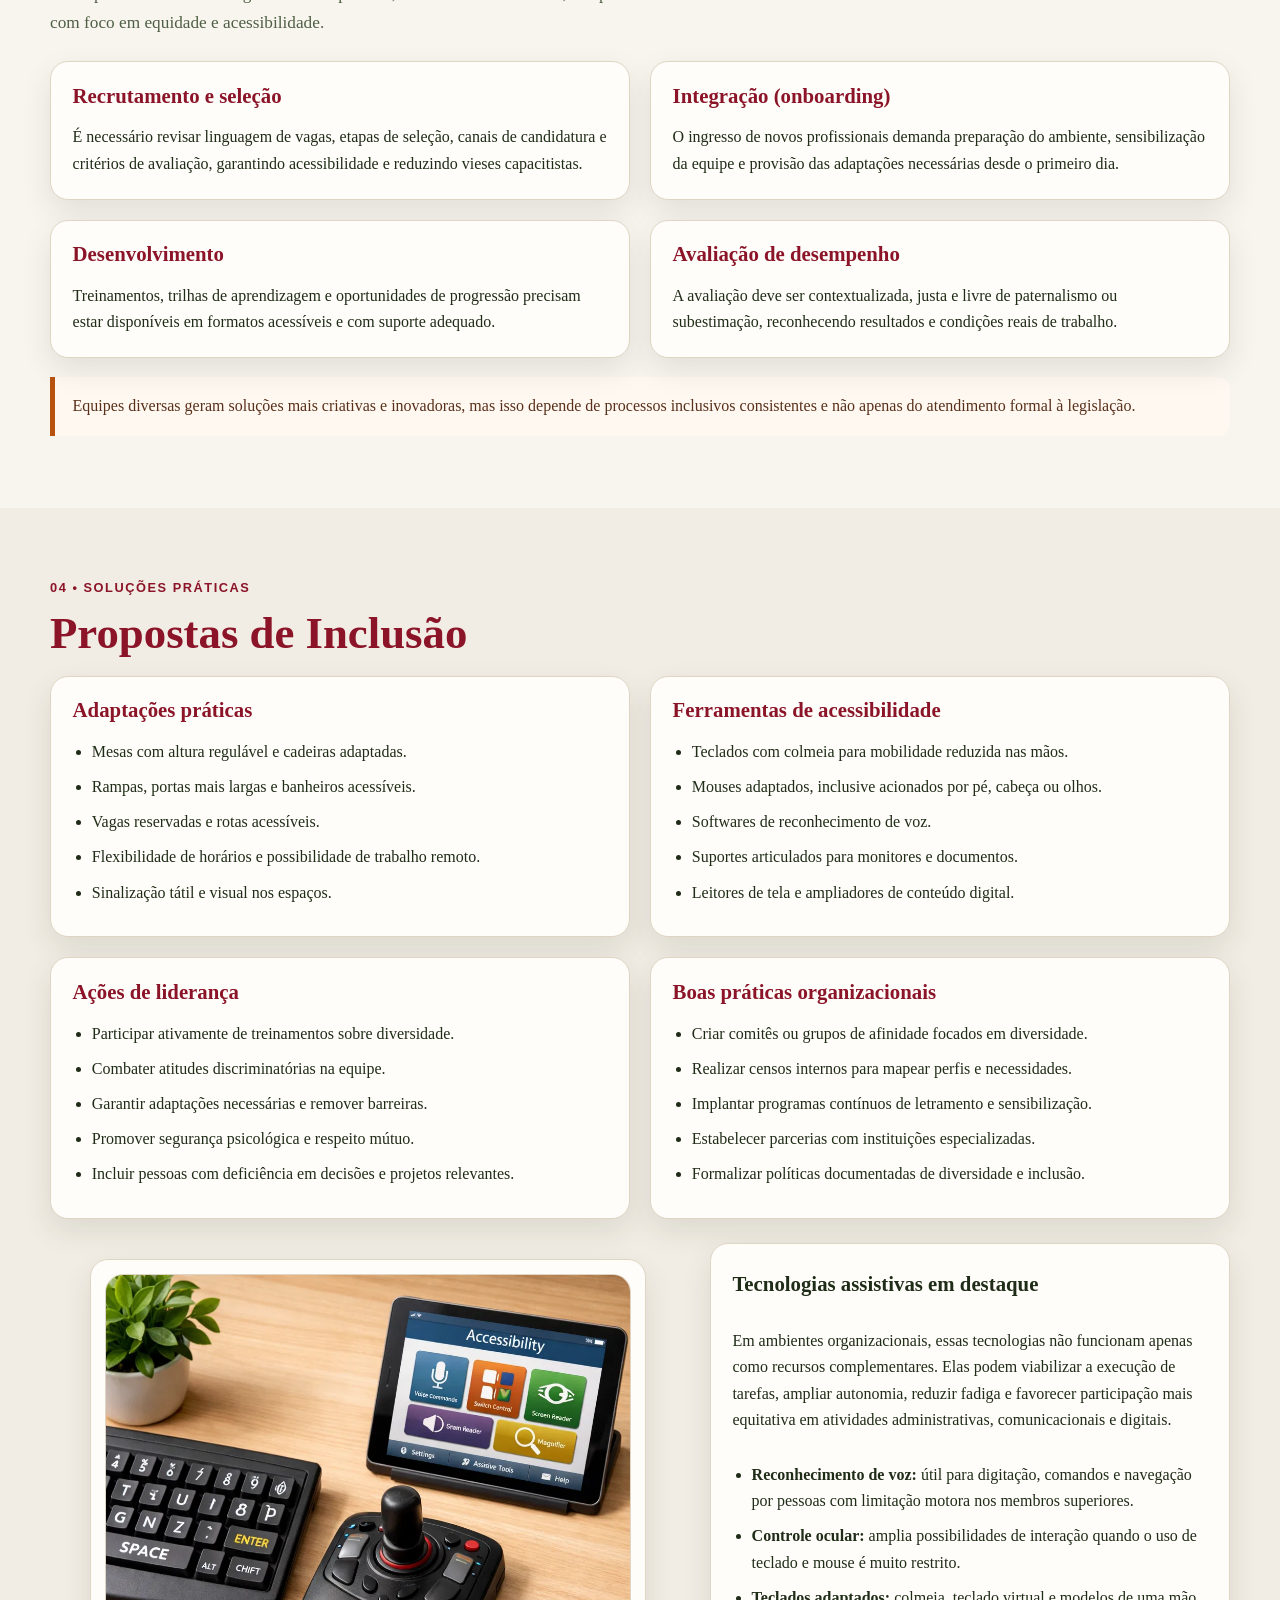
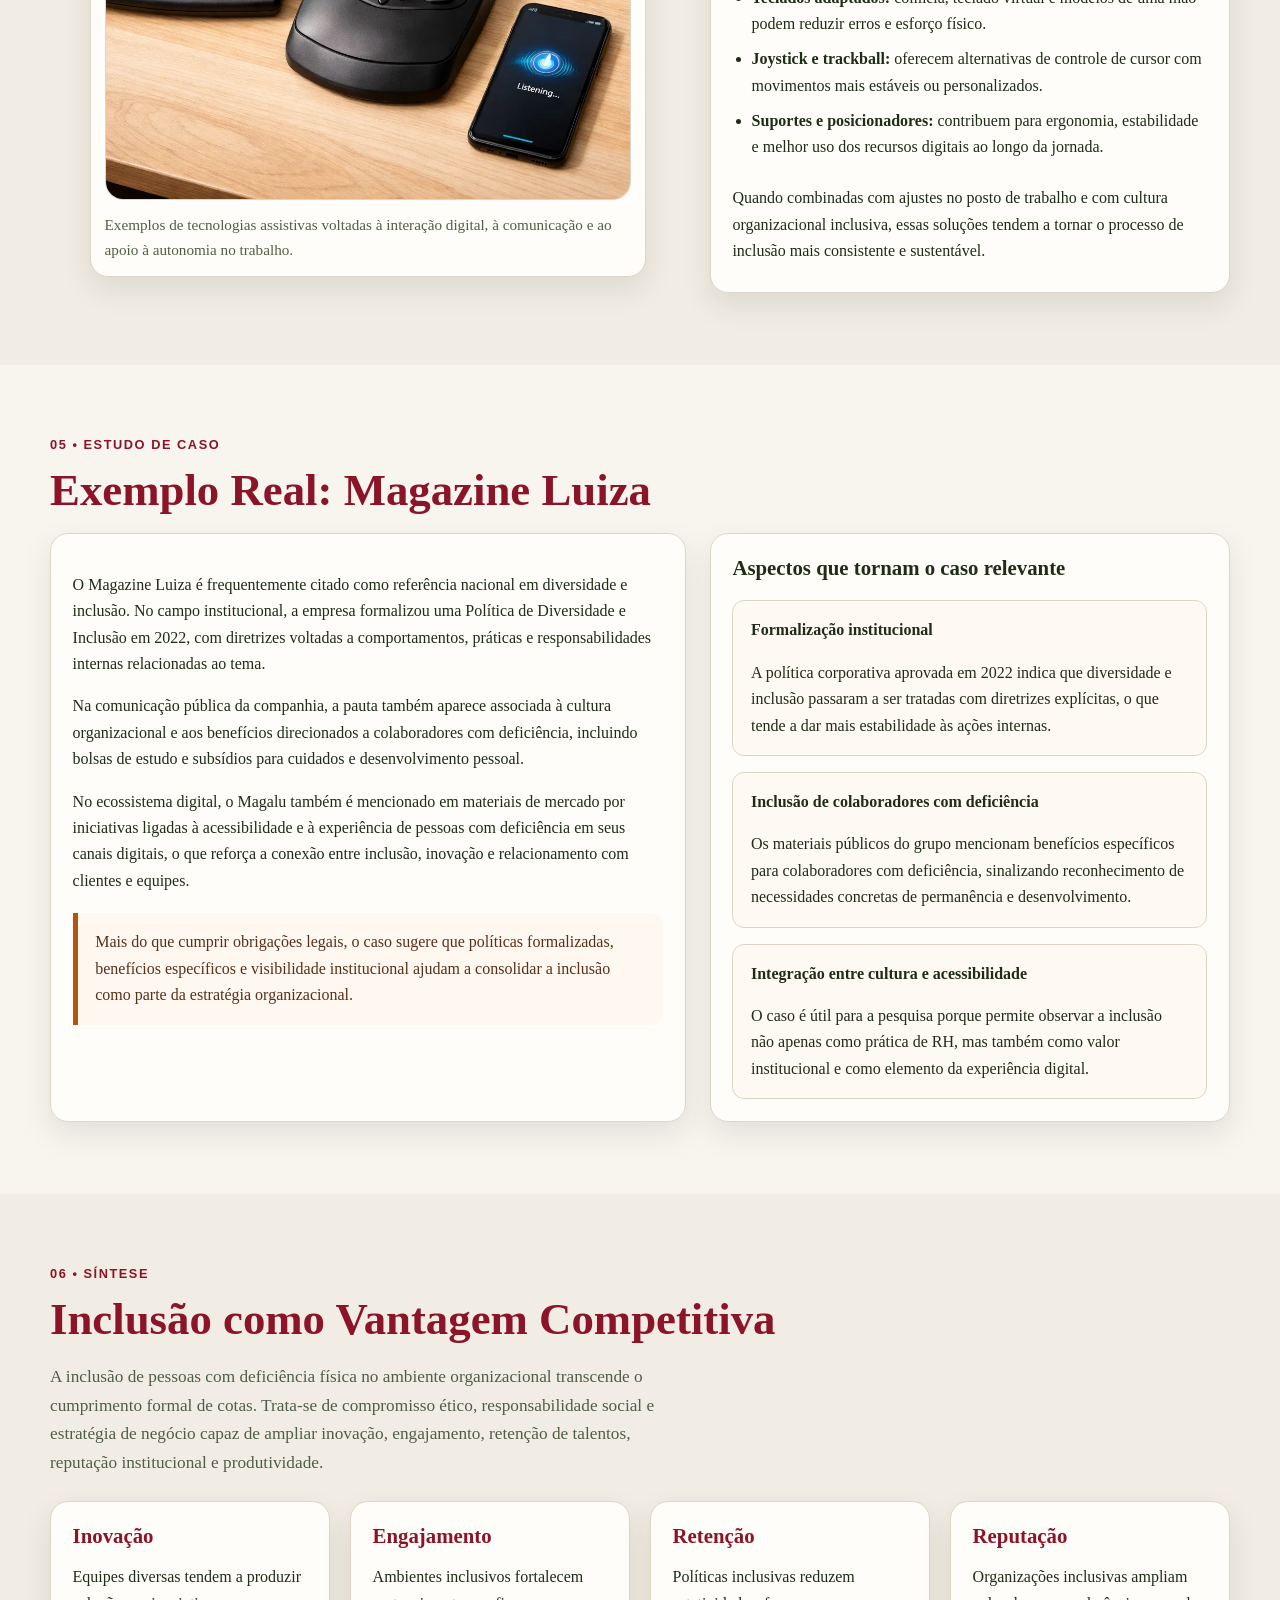
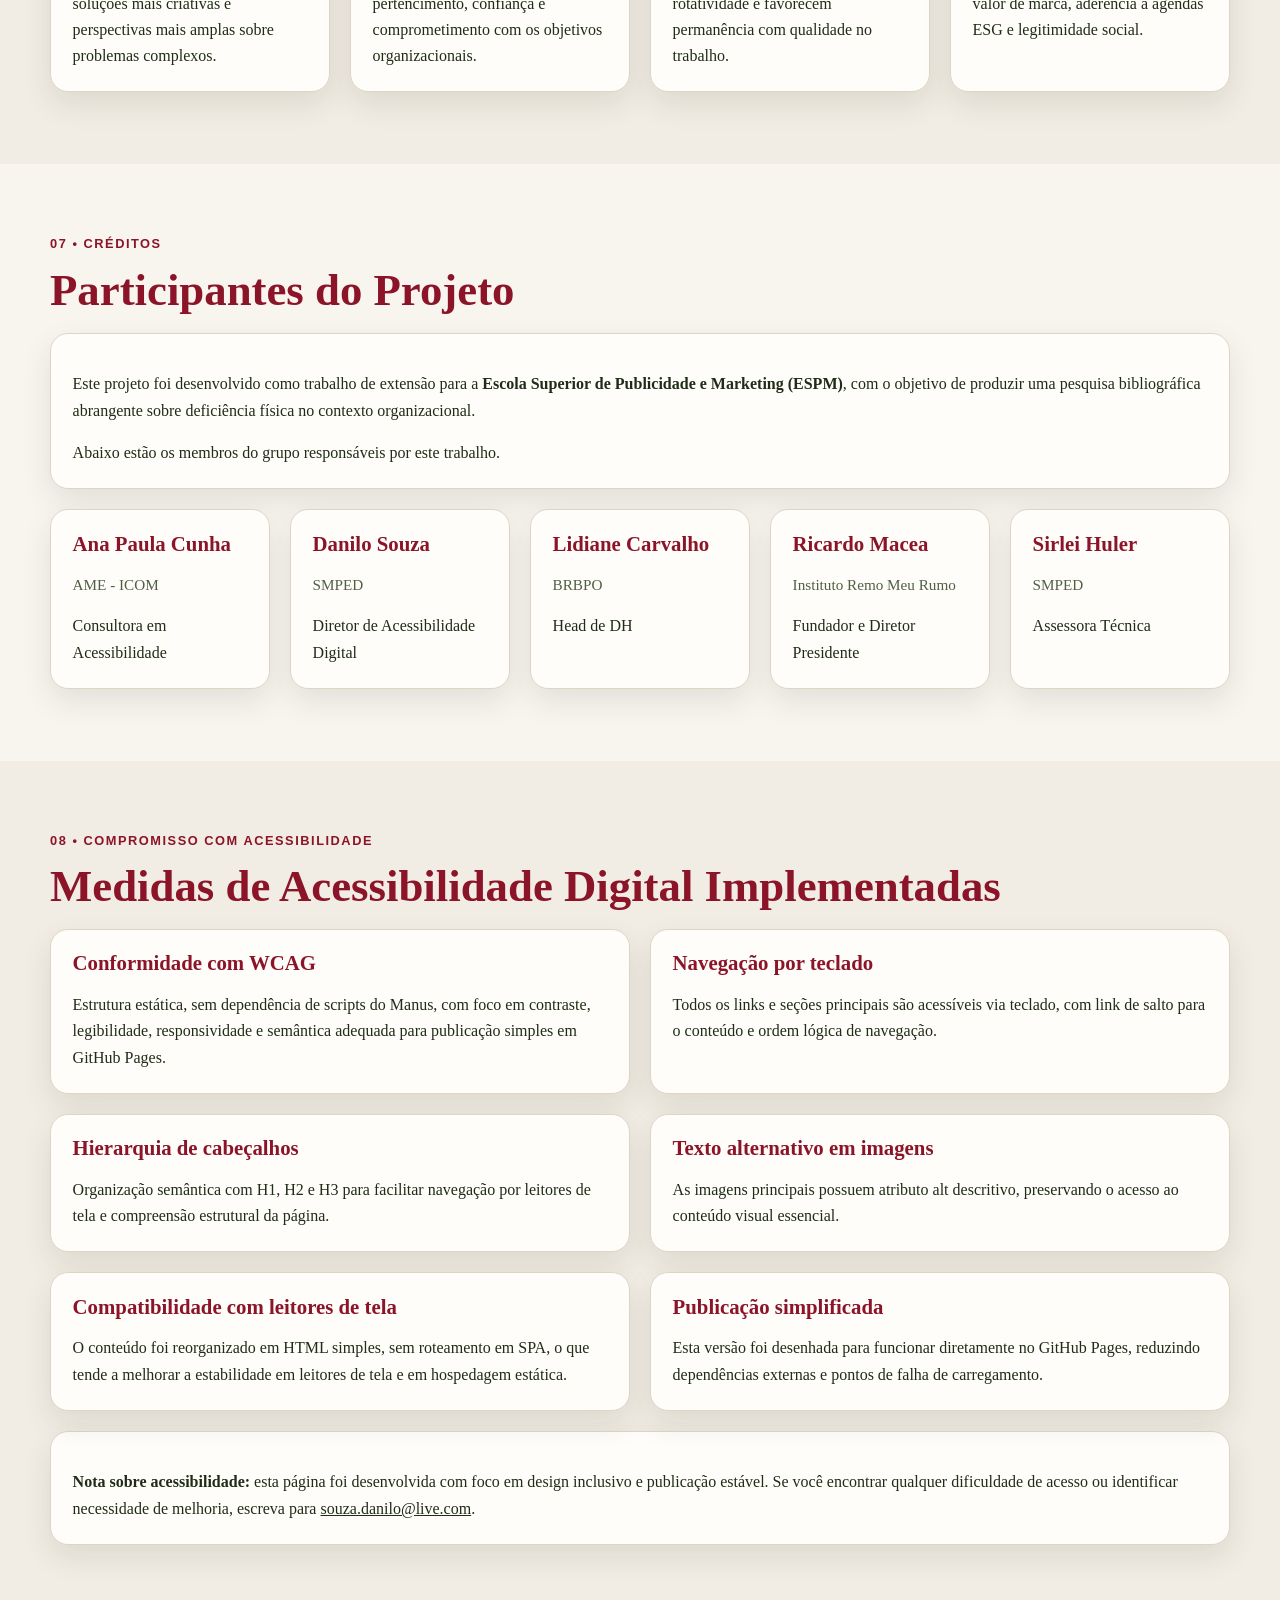
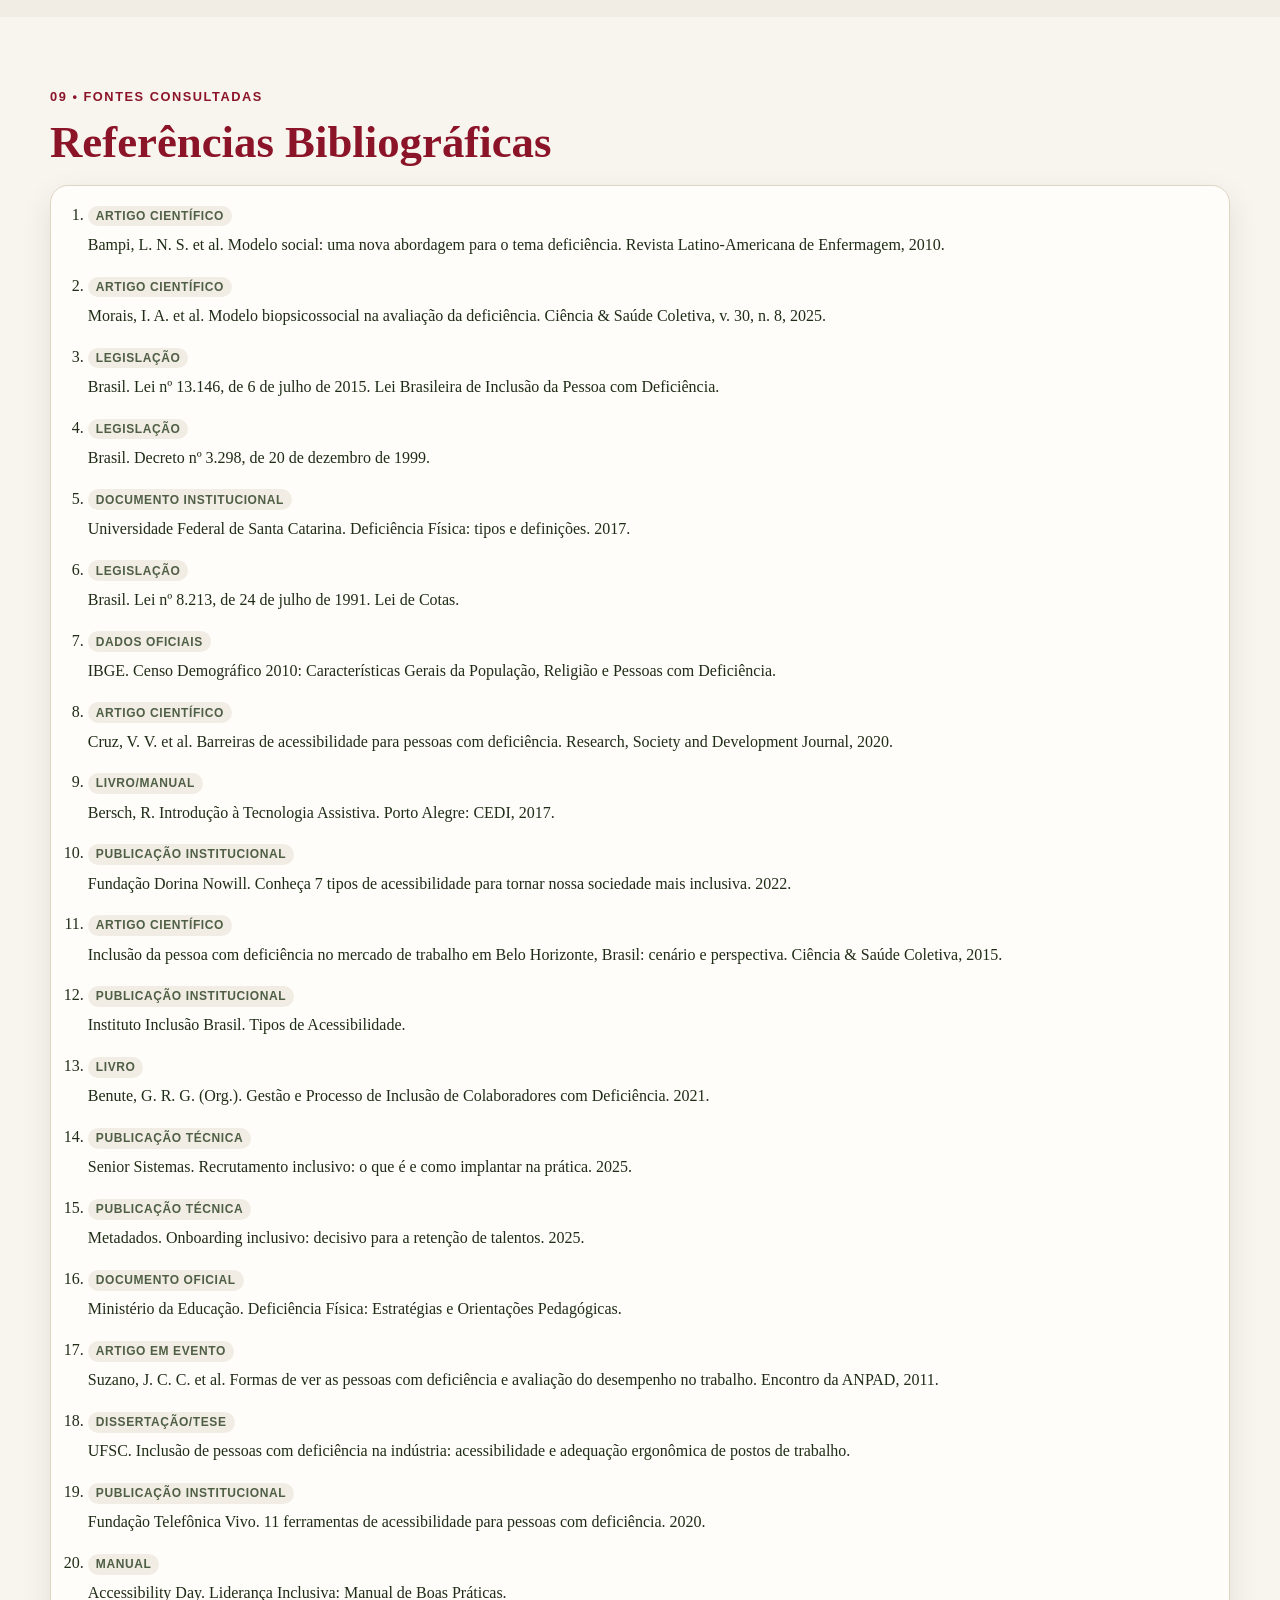
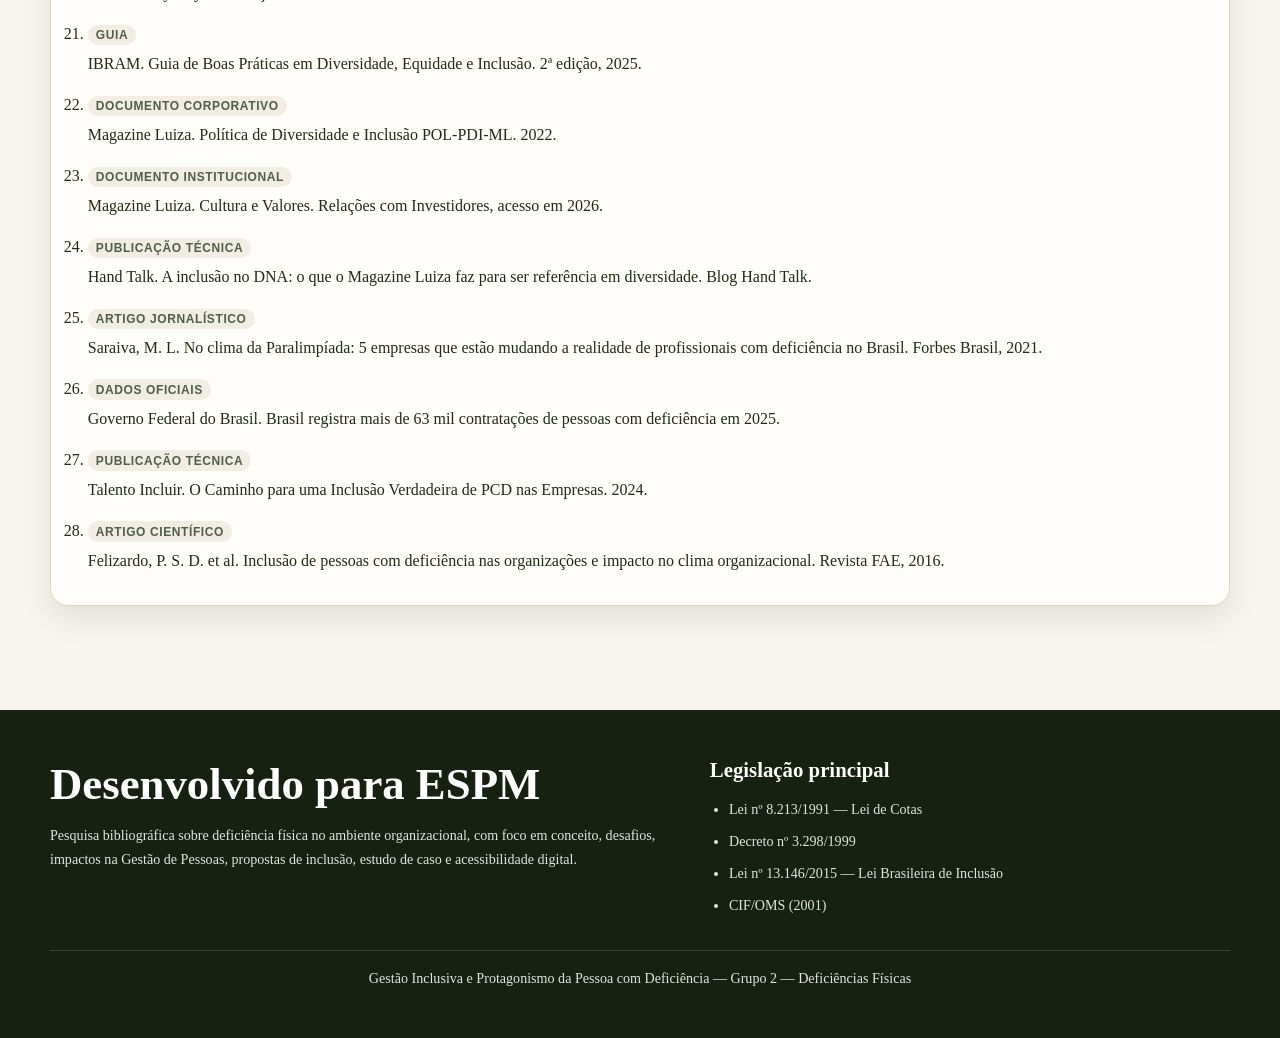
==== commit d3fb651c: "Refactor hero section and improve accessibility" ====
--- a/index.html
+++ b/index.html
@@ -132,9 +132,21 @@
       content: "";
       position: absolute;
       inset: 0;
-      background:
-        linear-gradient(to top, rgba(20, 40, 10, .94) 0%, rgba(20, 40, 10, .55) 45%, rgba(20,40,10,.25) 100%),
-        url("team-diversity-cNm5fb8bU3eVrFQR5akBMq.webp") center 30% / cover no-repeat;
+      background: linear-gradient(to top, rgba(20, 40, 10, .94) 0%, rgba(20, 40, 10, .55) 45%, rgba(20,40,10,.25) 100%);
+      z-index: 1;
+    }
+
+    .hero-media {
+      position: absolute;
+      inset: 0;
+      z-index: 0;
+    }
+
+    .hero-media img {
+      width: 100%;
+      height: 100%;
+      object-fit: cover;
+      object-position: center 30%;
       filter: brightness(.8);
     }
 
@@ -401,8 +413,11 @@
   </header>
 
   <main id="conteudo" tabindex="-1">
-    <section class="hero" id="inicio" aria-labelledby="titulo-principal">
-      <div class="container hero-inner">
+        <section class="hero" id="inicio" aria-labelledby="titulo-principal">
+         <div class="hero-media">
+           <img src="team-diversity-cNm5fb8bU3eVrFQR5akBMq.webp" alt="Profissionais em ambiente corporativo, reunidos em torno de uma mesa, em uma cena de colaboração e diálogo no trabalho." />
+         </div>
+        <div class="container hero-inner">
         <div class="eyebrow">Pesquisa bibliográfica — Gestão de Pessoas</div>
         <h1 id="titulo-principal">Deficiência Física no<br><span class="highlight">Ambiente Organizacional</span></h1>
         <p>Uma análise aprofundada sobre conceito, desafios, impactos na Gestão de Pessoas, propostas de inclusão e a inclusão como vantagem competitiva.</p>
@@ -427,7 +442,7 @@
 
     <section id="conceito" aria-labelledby="conceito-titulo">
       <div class="container">
-        <div class="section-kicker">01 • Fundamentação teórica</div>
+        <div class="section-kicker" aria-hidden="true">01 • Fundamentação teórica</div>
         <h2 id="conceito-titulo">Conceito de Deficiência Física</h2>
         <p class="lead">A compreensão da deficiência física evoluiu do modelo médico, centrado na lesão ou limitação individual, para o modelo biopsicossocial, que reconhece a interação entre condição de saúde, barreiras contextuais e participação social.</p>
 
@@ -463,7 +478,7 @@
 
     <section id="desafios" aria-labelledby="desafios-titulo" style="background: var(--surface-2);">
       <div class="container">
-        <div class="section-kicker">02 • Contexto organizacional</div>
+        <div class="section-kicker" aria-hidden="true">02 • Contexto organizacional</div>
         <h2 id="desafios-titulo">Desafios no Ambiente Organizacional</h2>
         <p class="lead">Apesar dos avanços legais, a inclusão efetiva ainda enfrenta barreiras físicas, tecnológicas, comportamentais, comunicacionais e culturais. A presença da pessoa com deficiência no trabalho depende não apenas da contratação, mas das condições concretas de participação e permanência.</p>
 
@@ -490,7 +505,7 @@
 
     <section id="gestao" aria-labelledby="gestao-titulo">
       <div class="container">
-        <div class="section-kicker">03 • Recursos humanos</div>
+        <div class="section-kicker" aria-hidden="true">03 • Recursos humanos</div>
         <h2 id="gestao-titulo">Impactos na Gestão de Pessoas</h2>
         <p class="lead">Os impactos atravessam todo o ciclo de gestão, do recrutamento à avaliação de desempenho. A inclusão exige revisão de práticas, critérios e instrumentos, sempre com foco em equidade e acessibilidade.</p>
 
@@ -519,7 +534,7 @@
 
     <section id="propostas" aria-labelledby="propostas-titulo" style="background: var(--surface-2);">
       <div class="container">
-        <div class="section-kicker">04 • Soluções práticas</div>
+        <div class="section-kicker" aria-hidden="true">04 • Soluções práticas</div>
         <h2 id="propostas-titulo">Propostas de Inclusão</h2>
         <div class="grid-2 props">
           <article class="card">
@@ -587,7 +602,7 @@
 
     <section id="caso-real" aria-labelledby="caso-real-titulo">
       <div class="container">
-        <div class="section-kicker">05 • Estudo de caso</div>
+        <div class="section-kicker" aria-hidden="true">05 • Estudo de caso</div>
         <h2 id="caso-real-titulo">Exemplo Real: Magazine Luiza</h2>
         <div class="case-layout">
           <article class="card">
@@ -620,7 +635,7 @@
 
     <section id="conclusao" aria-labelledby="conclusao-titulo" style="background: var(--surface-2);">
       <div class="container">
-        <div class="section-kicker">06 • Síntese</div>
+        <div class="section-kicker" aria-hidden="true">06 • Síntese</div>
         <h2 id="conclusao-titulo">Inclusão como Vantagem Competitiva</h2>
         <p class="lead">A inclusão de pessoas com deficiência física no ambiente organizacional transcende o cumprimento formal de cotas. Trata-se de compromisso ético, responsabilidade social e estratégia de negócio capaz de ampliar inovação, engajamento, retenção de talentos, reputação institucional e produtividade.</p>
 
@@ -635,7 +650,7 @@
 
     <section id="participantes" aria-labelledby="participantes-titulo">
       <div class="container">
-        <div class="section-kicker">07 • Créditos</div>
+        <div class="section-kicker" aria-hidden="true">07 • Créditos</div>
         <h2 id="participantes-titulo">Participantes do Projeto</h2>
         <div class="card" style="margin-bottom: 1.25rem;">
           <p>Este projeto foi desenvolvido como trabalho de extensão para a <strong>Escola Superior de Publicidade e Marketing (ESPM)</strong>, com o objetivo de produzir uma pesquisa bibliográfica abrangente sobre deficiência física no contexto organizacional.</p>
@@ -654,7 +669,7 @@
 
     <section id="acessibilidade" aria-labelledby="acessibilidade-titulo" style="background: var(--surface-2);">
       <div class="container accessibility">
-        <div class="section-kicker">08 • Compromisso com acessibilidade</div>
+        <div class="section-kicker" aria-hidden="true">08 • Compromisso com acessibilidade</div>
         <h2 id="acessibilidade-titulo">Medidas de Acessibilidade Digital Implementadas</h2>
         <div class="grid-2">
           <article class="card"><h3>Conformidade com WCAG</h3><p>Estrutura estática, sem dependência de scripts do Manus, com foco em contraste, legibilidade, responsividade e semântica adequada para publicação simples em GitHub Pages.</p></article>
@@ -673,7 +688,7 @@
 
     <section id="referencias" class="references" aria-labelledby="referencias-titulo">
       <div class="container">
-        <div class="section-kicker">09 • Fontes consultadas</div>
+        <div class="section-kicker" aria-hidden="true">09 • Fontes consultadas</div>
         <h2 id="referencias-titulo">Referências Bibliográficas</h2>
         <div class="card">
           <ol>
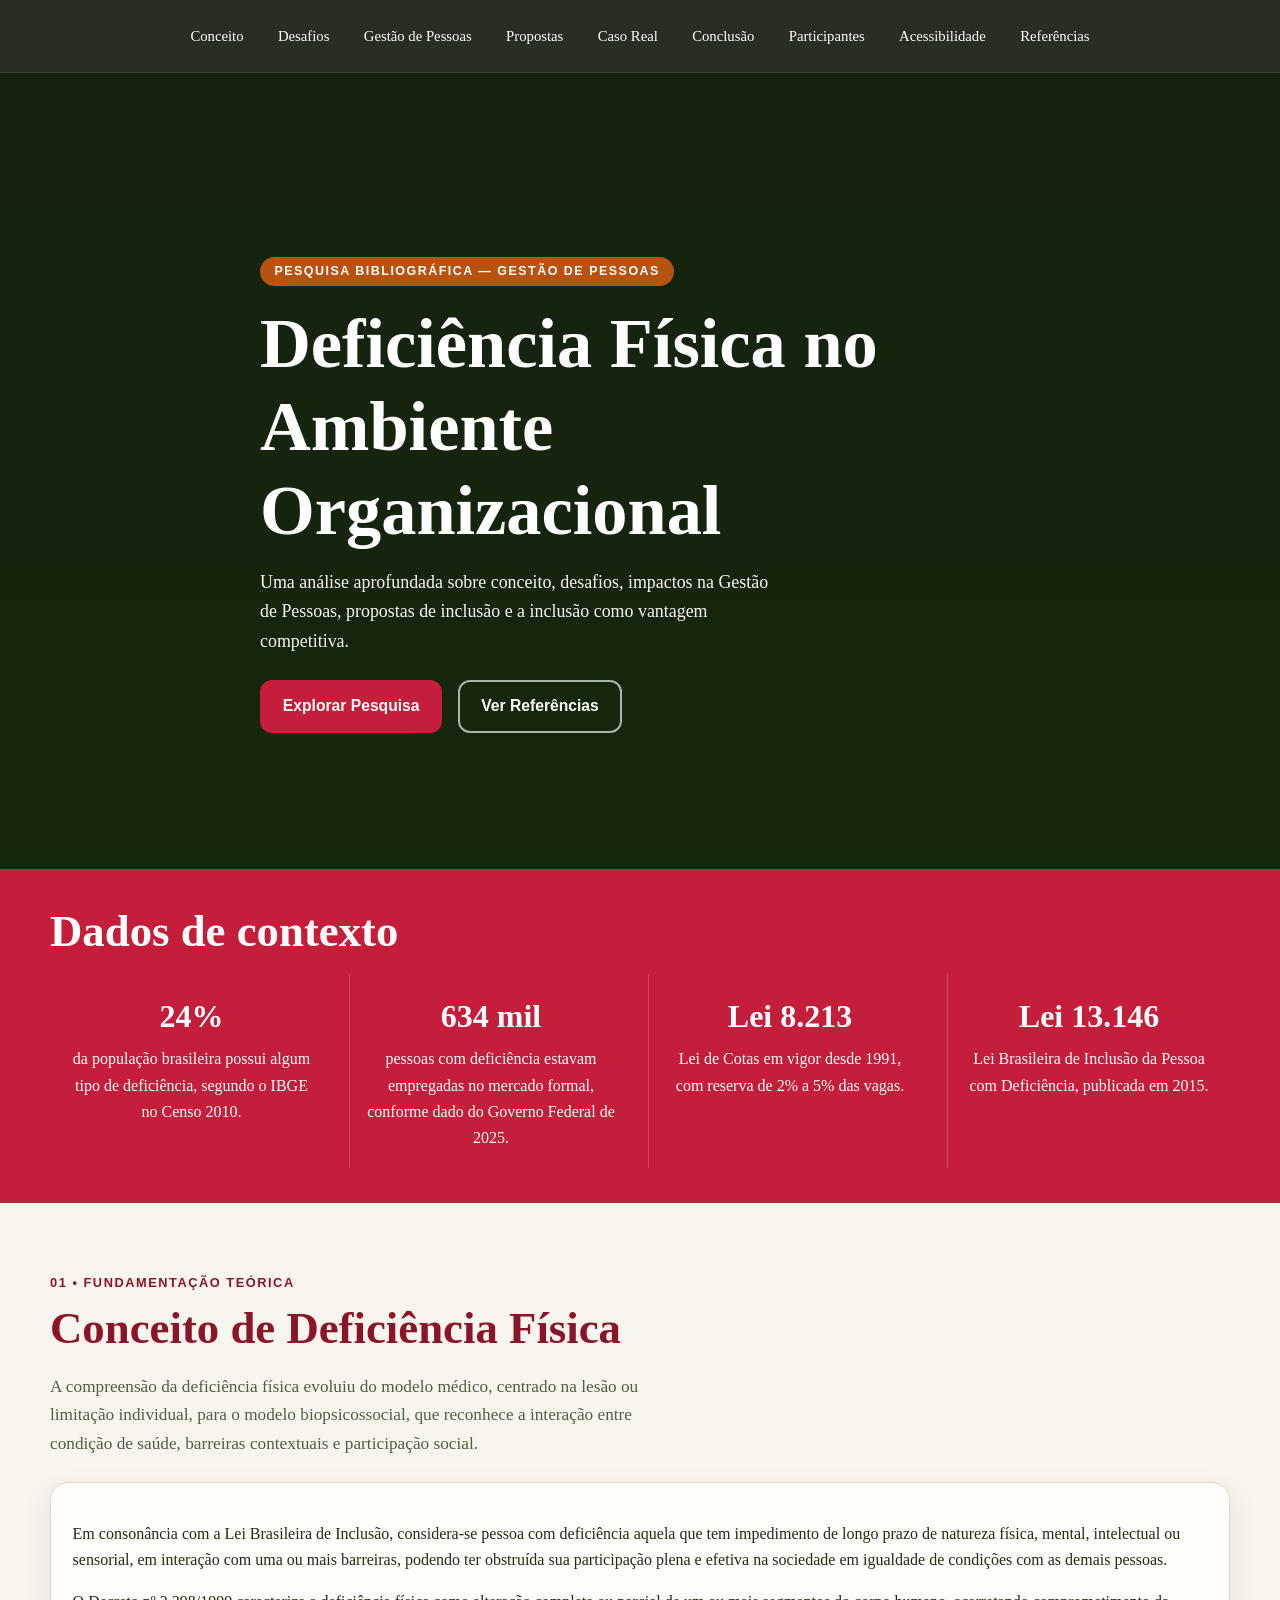
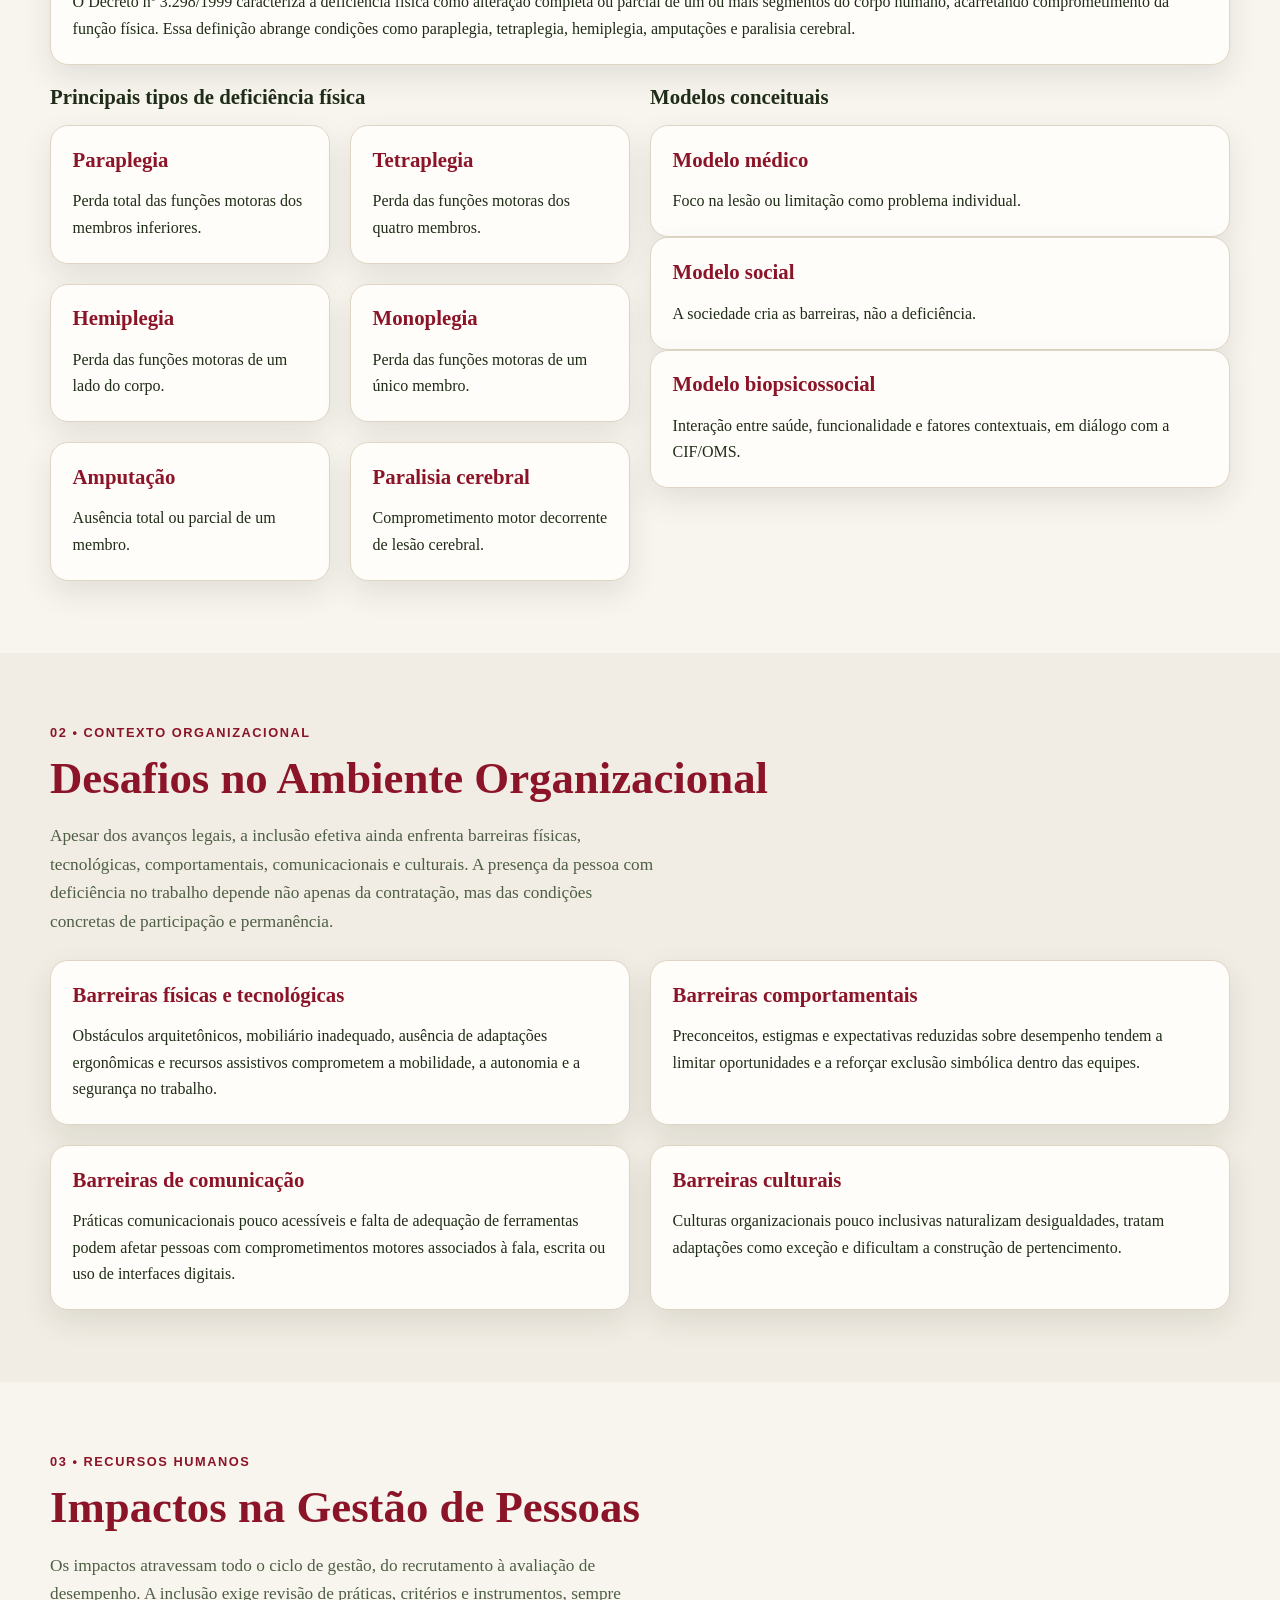
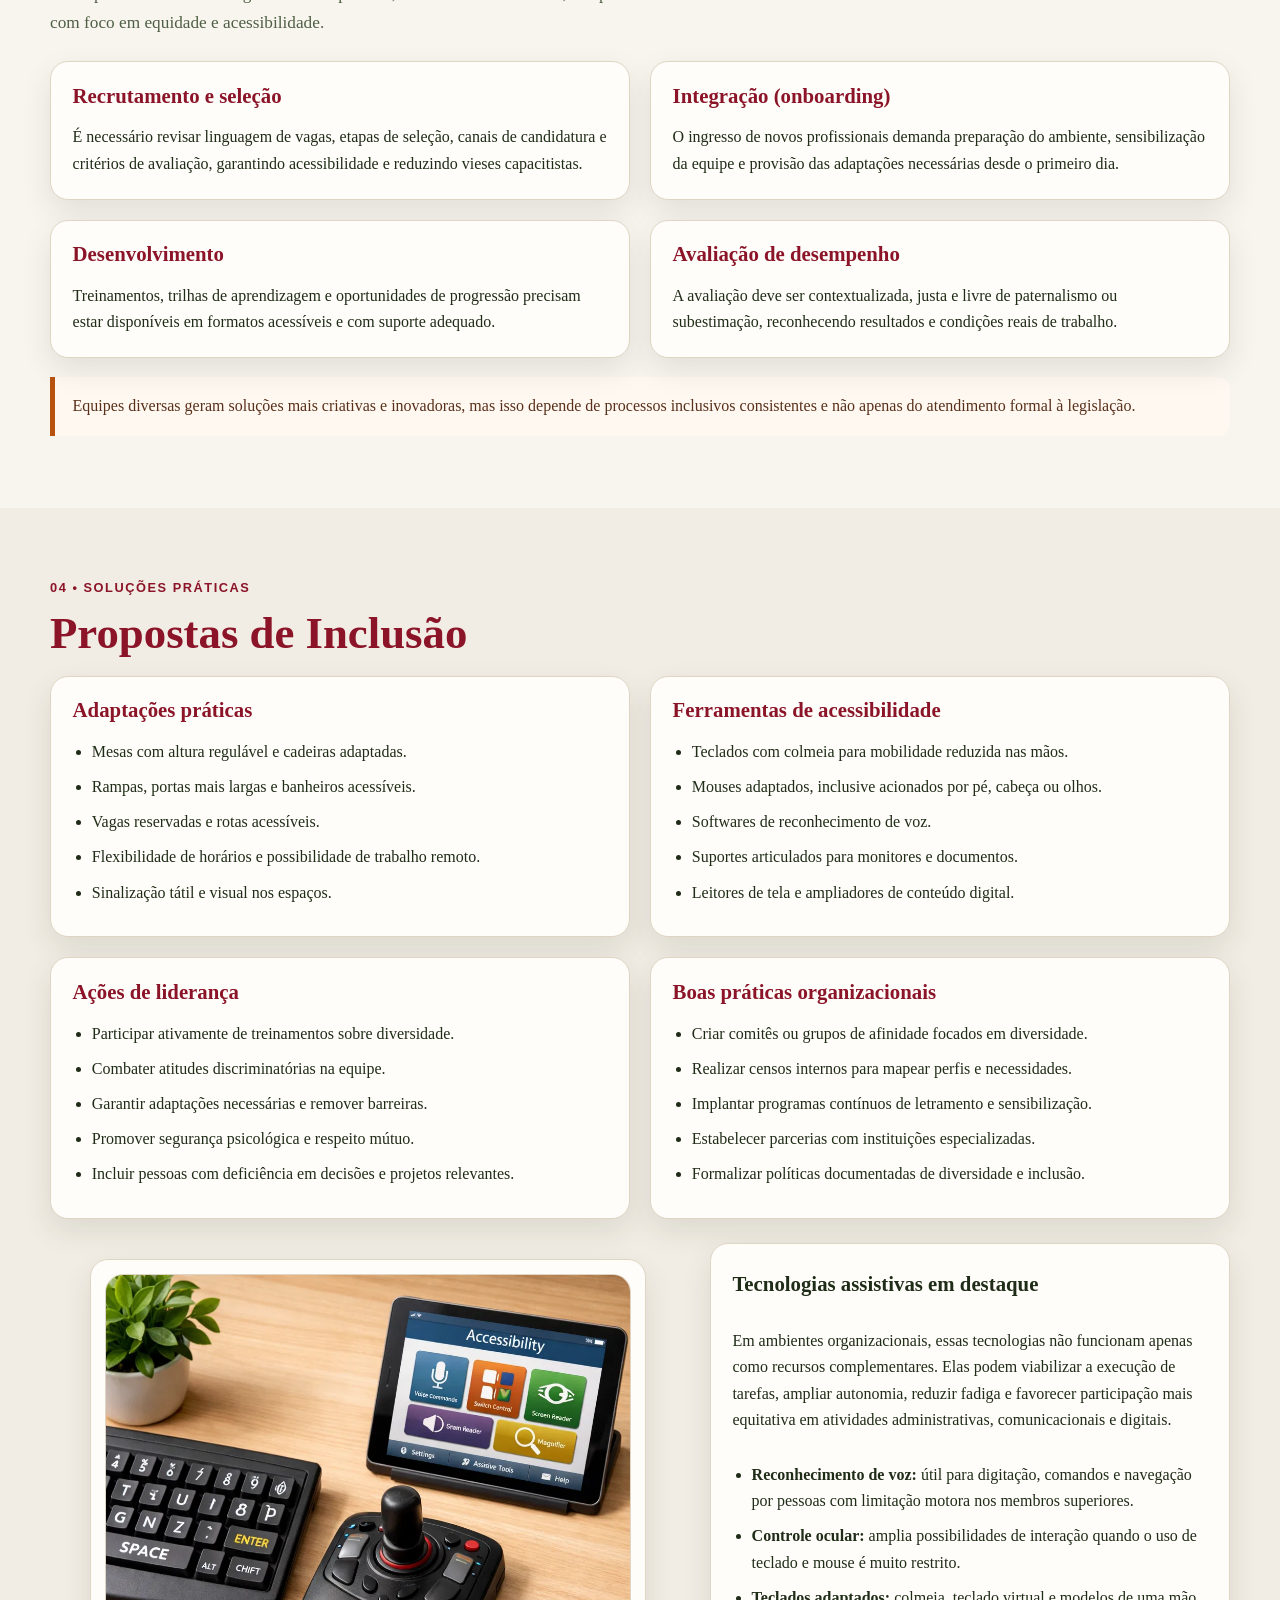
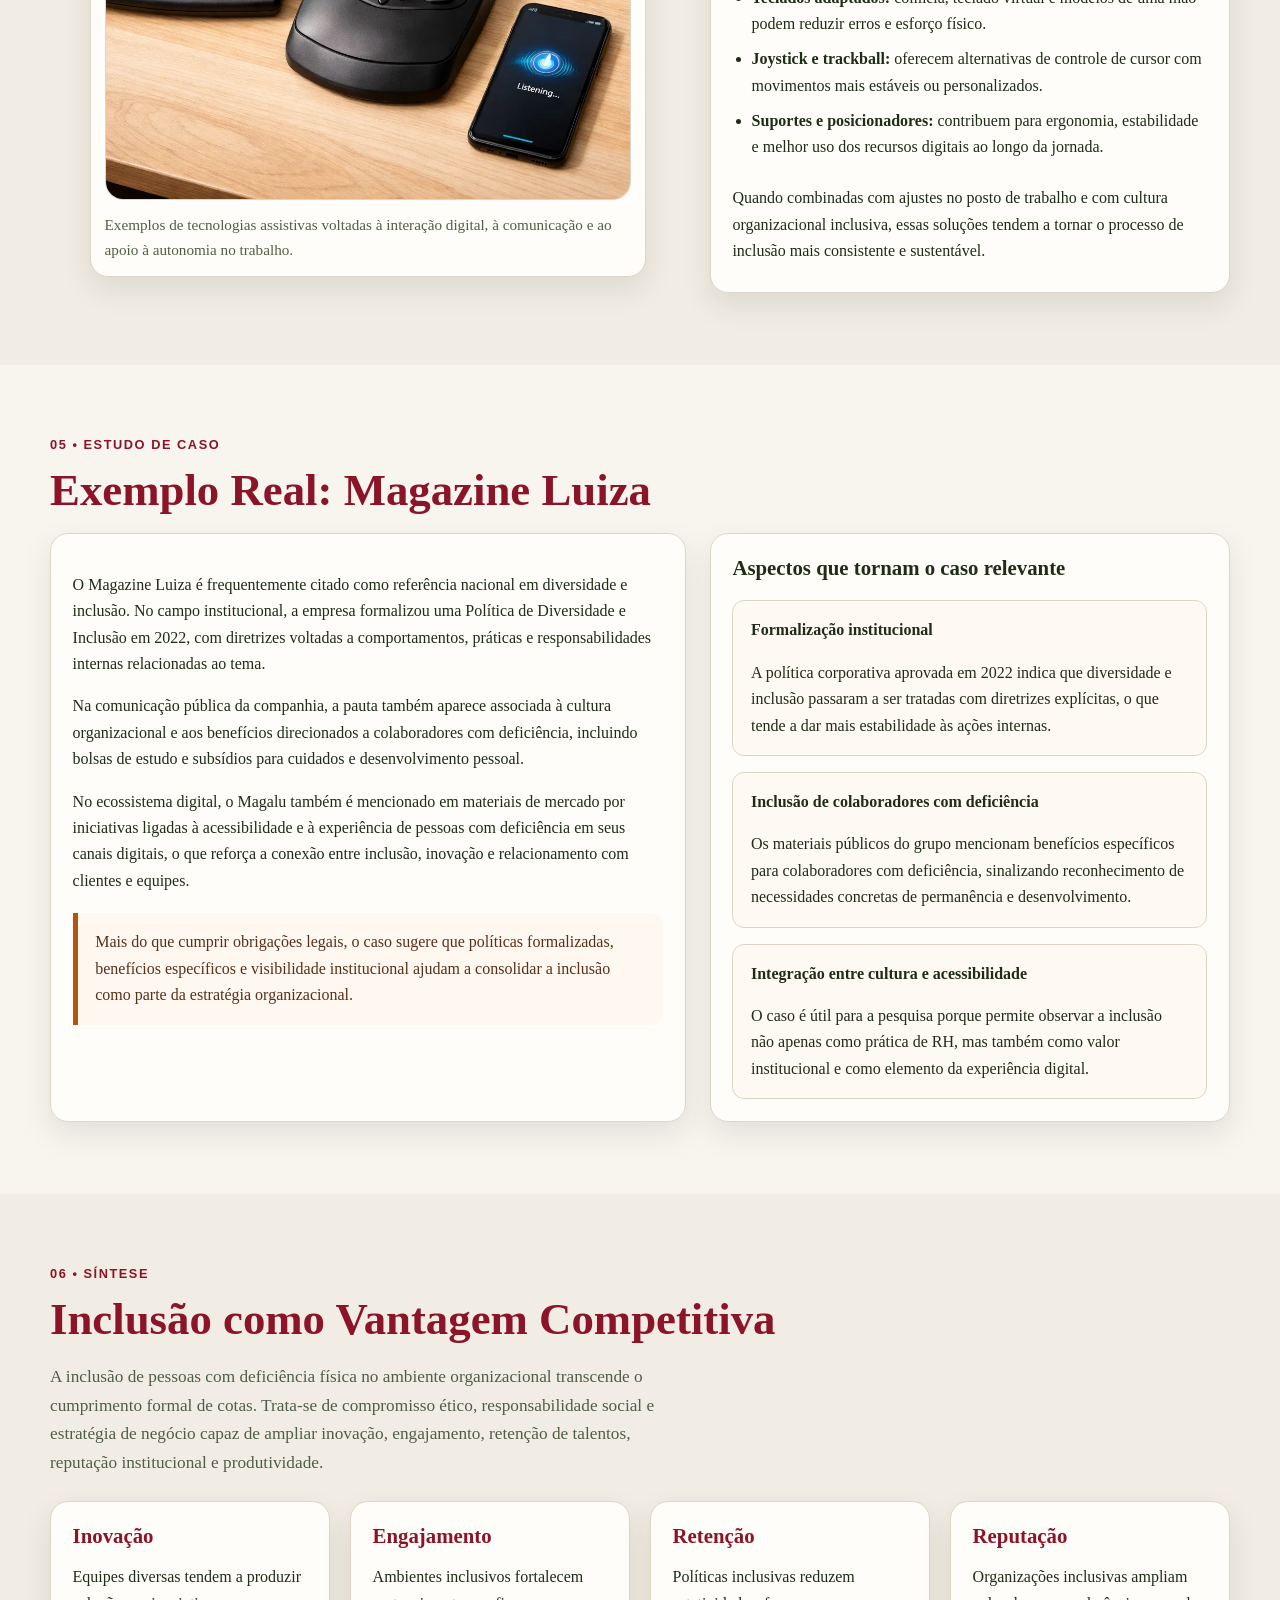
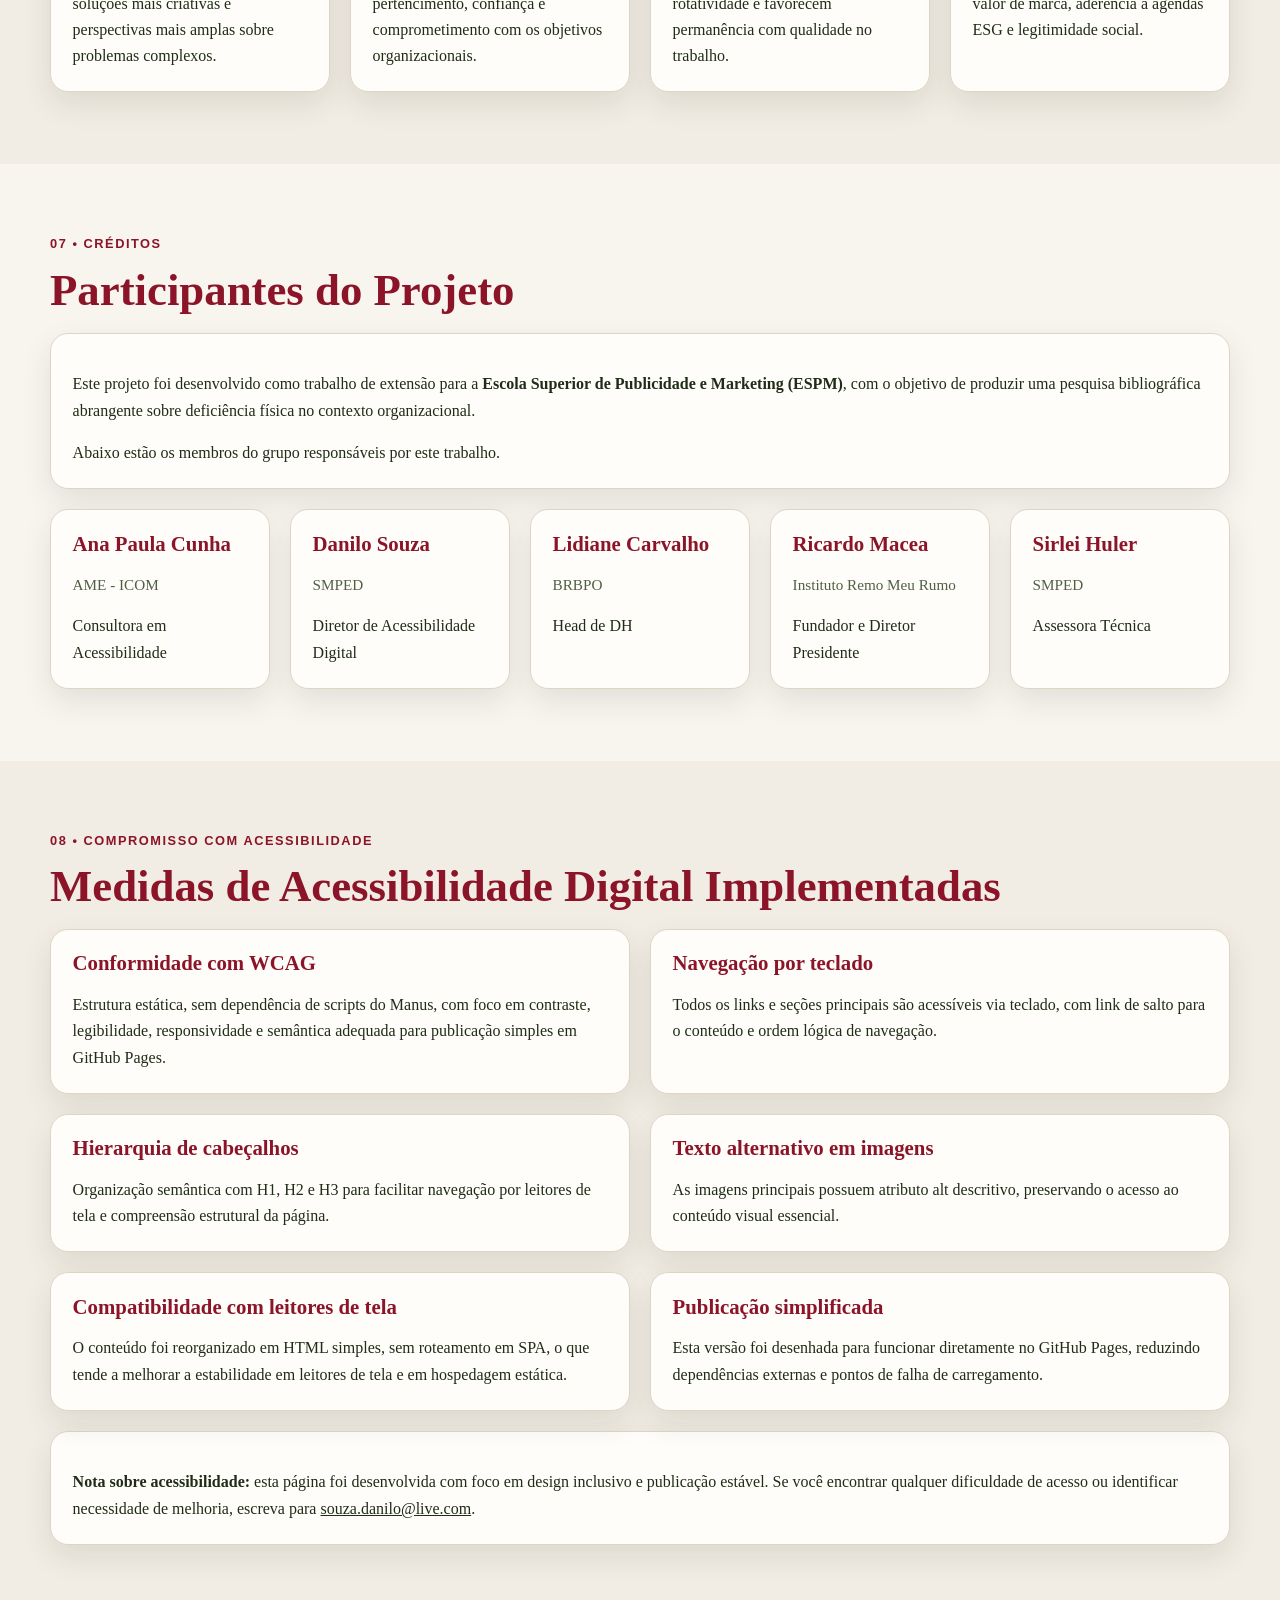
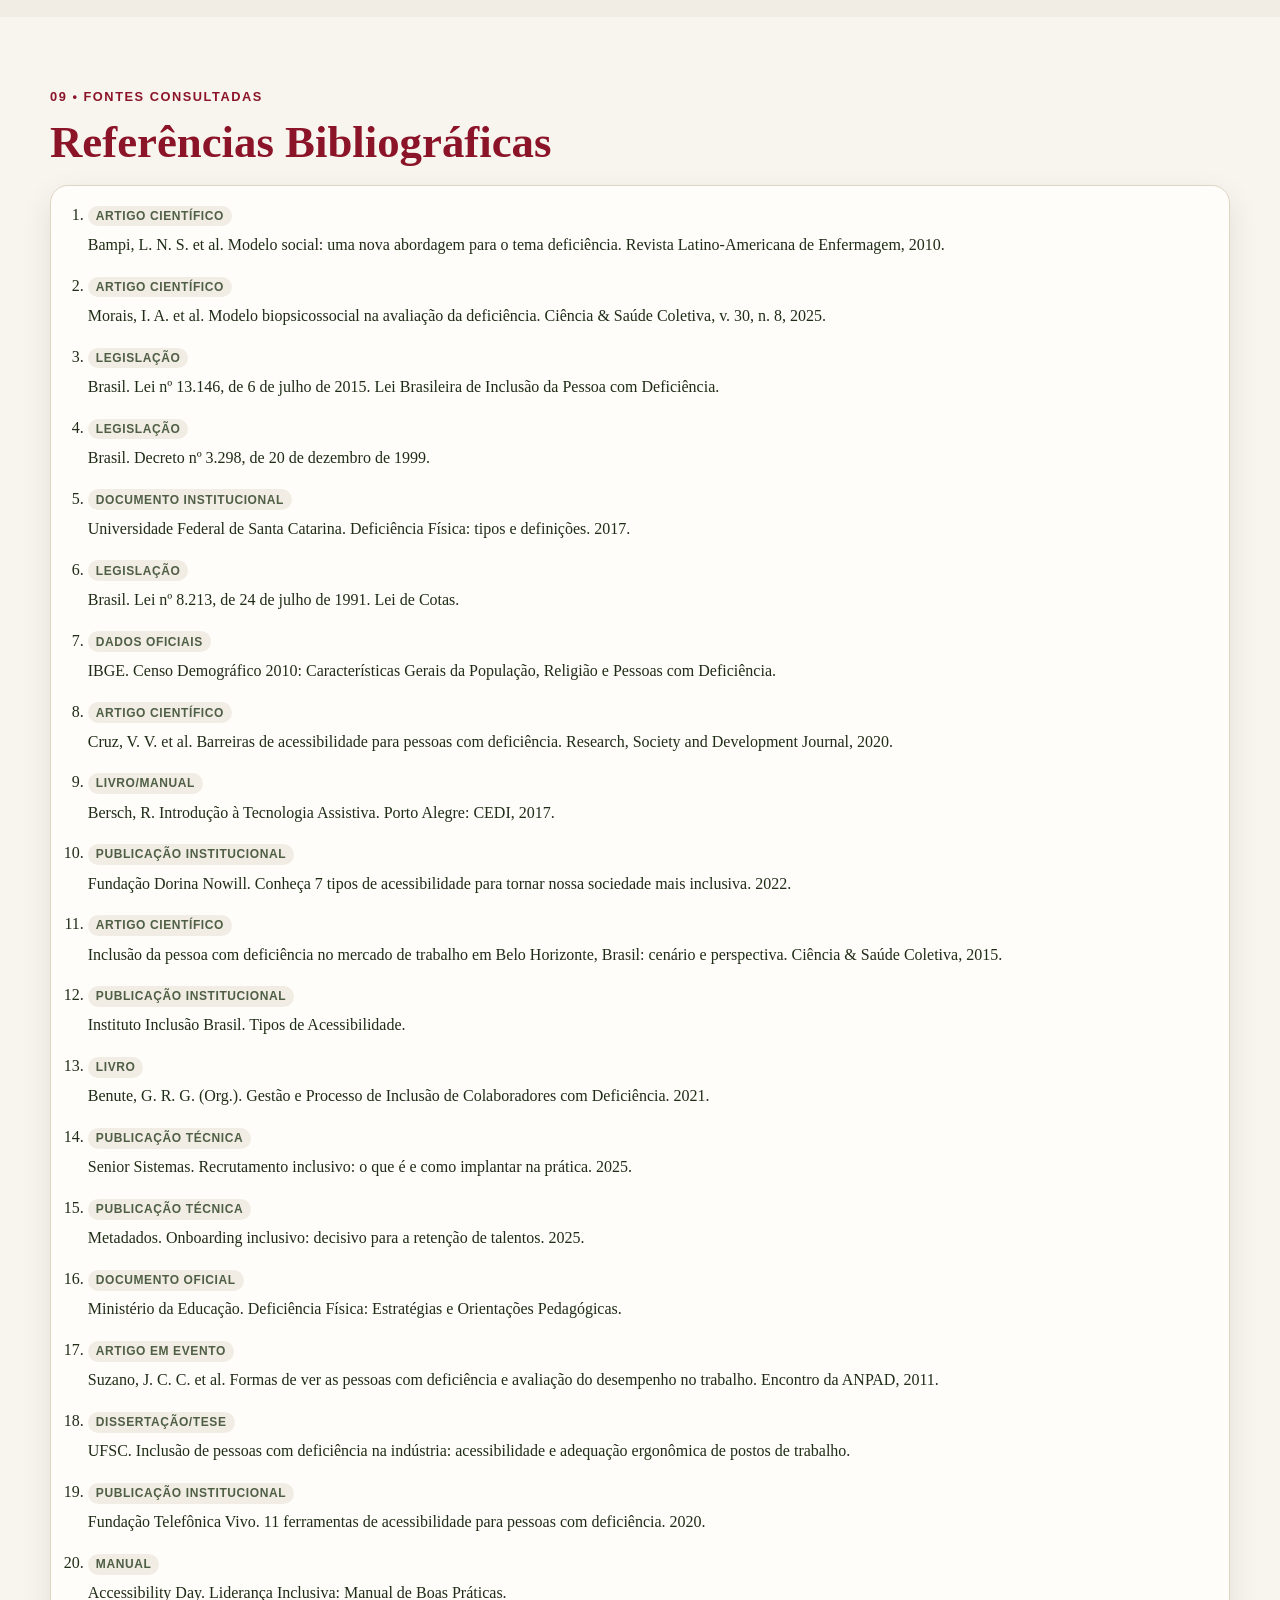
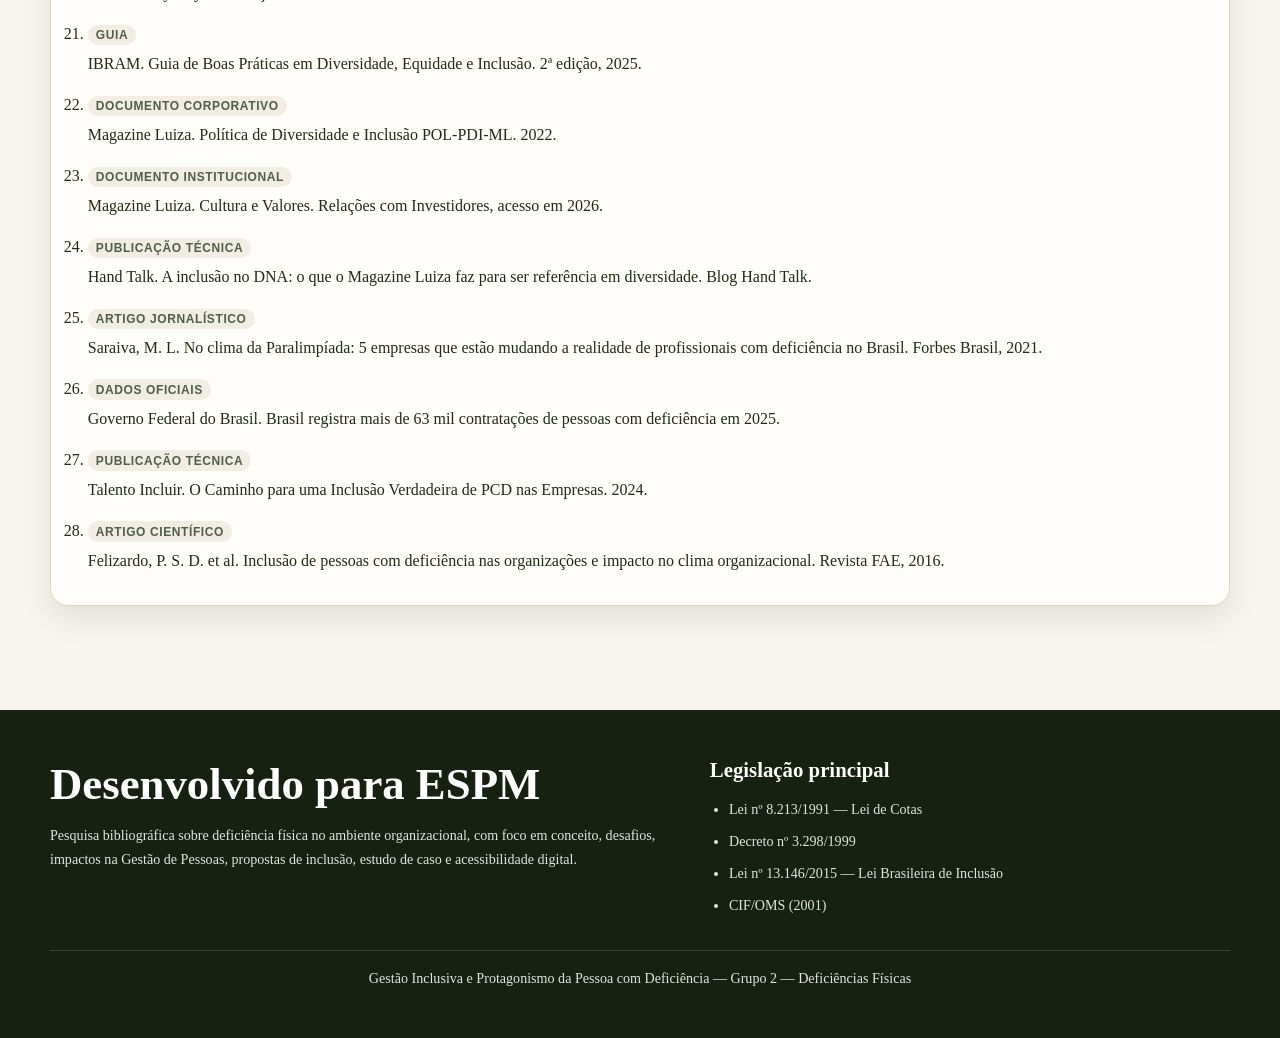
==== commit 20870a02: "Refactor hero-media styles and improve accessibility Updated hero-media styles and added figcaption " ====
--- a/index.html
+++ b/index.html
@@ -66,6 +66,18 @@
       height: 1px;
       overflow: hidden;
     }
+
+    .visually-hidden {
+      position: absolute;
+      width: 1px;
+      height: 1px;
+      padding: 0;
+      margin: -1px;
+      overflow: hidden;
+      clip: rect(0, 0, 0, 0);
+      white-space: nowrap;
+      border: 0;
+    }
     .skip-link:focus {
       left: 1rem;
       top: 1rem;
@@ -134,20 +146,35 @@
       inset: 0;
       background: linear-gradient(to top, rgba(20, 40, 10, .94) 0%, rgba(20, 40, 10, .55) 45%, rgba(20,40,10,.25) 100%);
       z-index: 1;
+      pointer-events: none;
     }
 
     .hero-media {
+      position: relative;
+      z-index: 0;
+      margin: 0;
+    }
+
+    .hero-media img {
       position: absolute;
       inset: 0;
-      z-index: 0;
-    }
-
-    .hero-media img {
       width: 100%;
       height: 100%;
       object-fit: cover;
       object-position: center 30%;
       filter: brightness(.8);
+    }
+
+    .hero-media figcaption {
+      position: absolute;
+      width: 1px;
+      height: 1px;
+      padding: 0;
+      margin: -1px;
+      overflow: hidden;
+      clip: rect(0, 0, 0, 0);
+      white-space: nowrap;
+      border: 0;
     }
 
     .hero-inner {
@@ -414,9 +441,10 @@
 
   <main id="conteudo" tabindex="-1">
         <section class="hero" id="inicio" aria-labelledby="titulo-principal">
-         <div class="hero-media">
+          <figure class="hero-media">
            <img src="team-diversity-cNm5fb8bU3eVrFQR5akBMq.webp" alt="Profissionais em ambiente corporativo, reunidos em torno de uma mesa, em uma cena de colaboração e diálogo no trabalho." />
-         </div>
+          <figcaption>Imagem de abertura da página, com profissionais em ambiente corporativo, usada para representar colaboração e inclusão no trabalho.</figcaption>
+        </figure>
         <div class="container hero-inner">
         <div class="eyebrow">Pesquisa bibliográfica — Gestão de Pessoas</div>
         <h1 id="titulo-principal">Deficiência Física no<br><span class="highlight">Ambiente Organizacional</span></h1>
@@ -428,8 +456,9 @@
       </div>
     </section>
 
-    <section class="stats" aria-labelledby="dados-contexto-titulo">
+    <section class="stats" aria-labelledby="dados-contexto-regiao">
       <div class="container">
+        <div class="visually-hidden" id="dados-contexto-regiao">Dados iniciais da pesquisa</div>
         <h2 id="dados-contexto-titulo" style="color:#fff; margin-bottom:1rem;">Dados de contexto</h2>
         <ul class="stats-grid">
           <li class="stat"><strong>24%</strong><span>da população brasileira possui algum tipo de deficiência, segundo o IBGE no Censo 2010.</span></li>
@@ -440,10 +469,10 @@
       </div>
     </section>
 
-    <section id="conceito" aria-labelledby="conceito-titulo">
-      <div class="container">
-        <div class="section-kicker" aria-hidden="true">01 • Fundamentação teórica</div>
-        <h2 id="conceito-titulo">Conceito de Deficiência Física</h2>
+    <section id="conceito" aria-labelledby="conceito-regiao">
+    <div class="container">
+    <div class="section-kicker" id="conceito-regiao">01 • Fundamentação teórica</div>
+    <h2 id="conceito-titulo">Conceito de Deficiência Física</h2>
         <p class="lead">A compreensão da deficiência física evoluiu do modelo médico, centrado na lesão ou limitação individual, para o modelo biopsicossocial, que reconhece a interação entre condição de saúde, barreiras contextuais e participação social.</p>
 
         <div class="card" style="margin-bottom: 1.25rem;">
@@ -476,9 +505,9 @@
       </div>
     </section>
 
-    <section id="desafios" aria-labelledby="desafios-titulo" style="background: var(--surface-2);">
+    <section id="desafios" aria-labelledby="desafios-regiao" style="background: var(--surface-2);">
       <div class="container">
-        <div class="section-kicker" aria-hidden="true">02 • Contexto organizacional</div>
+        <div class="section-kicker" id="desafios-regiao">02 • Contexto organizacional</div>
         <h2 id="desafios-titulo">Desafios no Ambiente Organizacional</h2>
         <p class="lead">Apesar dos avanços legais, a inclusão efetiva ainda enfrenta barreiras físicas, tecnológicas, comportamentais, comunicacionais e culturais. A presença da pessoa com deficiência no trabalho depende não apenas da contratação, mas das condições concretas de participação e permanência.</p>
 
@@ -503,9 +532,9 @@
       </div>
     </section>
 
-    <section id="gestao" aria-labelledby="gestao-titulo">
+    <section id="gestao" aria-labelledby="gestao-regiao">
       <div class="container">
-        <div class="section-kicker" aria-hidden="true">03 • Recursos humanos</div>
+        <div class="section-kicker" id="gestao-regiao">03 • Recursos humanos</div>
         <h2 id="gestao-titulo">Impactos na Gestão de Pessoas</h2>
         <p class="lead">Os impactos atravessam todo o ciclo de gestão, do recrutamento à avaliação de desempenho. A inclusão exige revisão de práticas, critérios e instrumentos, sempre com foco em equidade e acessibilidade.</p>
 
@@ -532,9 +561,9 @@
       </div>
     </section>
 
-    <section id="propostas" aria-labelledby="propostas-titulo" style="background: var(--surface-2);">
+    <section id="propostas" aria-labelledby="propostas-regiao" style="background: var(--surface-2);">
       <div class="container">
-        <div class="section-kicker" aria-hidden="true">04 • Soluções práticas</div>
+        <div class="section-kicker" id="propostas-regiao">04 • Soluções práticas</div>
         <h2 id="propostas-titulo">Propostas de Inclusão</h2>
         <div class="grid-2 props">
           <article class="card">
@@ -600,9 +629,9 @@
       </div>
     </section>
 
-    <section id="caso-real" aria-labelledby="caso-real-titulo">
+    <section id="caso-real" aria-labelledby="caso-real-regiao">
       <div class="container">
-        <div class="section-kicker" aria-hidden="true">05 • Estudo de caso</div>
+        <div class="section-kicker" id="caso-real-regiao">05 • Estudo de caso</div>
         <h2 id="caso-real-titulo">Exemplo Real: Magazine Luiza</h2>
         <div class="case-layout">
           <article class="card">
@@ -633,9 +662,9 @@
       </div>
     </section>
 
-    <section id="conclusao" aria-labelledby="conclusao-titulo" style="background: var(--surface-2);">
+    <section id="conclusao" aria-labelledby="conclusao-regiao" style="background: var(--surface-2);">
       <div class="container">
-        <div class="section-kicker" aria-hidden="true">06 • Síntese</div>
+        <div class="section-kicker" id="conclusao-regiao">06 • Síntese</div>
         <h2 id="conclusao-titulo">Inclusão como Vantagem Competitiva</h2>
         <p class="lead">A inclusão de pessoas com deficiência física no ambiente organizacional transcende o cumprimento formal de cotas. Trata-se de compromisso ético, responsabilidade social e estratégia de negócio capaz de ampliar inovação, engajamento, retenção de talentos, reputação institucional e produtividade.</p>
 
@@ -648,9 +677,9 @@
       </div>
     </section>
 
-    <section id="participantes" aria-labelledby="participantes-titulo">
+    <section id="participantes" aria-labelledby="participantes-regiao">
       <div class="container">
-        <div class="section-kicker" aria-hidden="true">07 • Créditos</div>
+        <div class="section-kicker" id="participantes-regiao">07 • Créditos</div>
         <h2 id="participantes-titulo">Participantes do Projeto</h2>
         <div class="card" style="margin-bottom: 1.25rem;">
           <p>Este projeto foi desenvolvido como trabalho de extensão para a <strong>Escola Superior de Publicidade e Marketing (ESPM)</strong>, com o objetivo de produzir uma pesquisa bibliográfica abrangente sobre deficiência física no contexto organizacional.</p>
@@ -667,9 +696,9 @@
       </div>
     </section>
 
-    <section id="acessibilidade" aria-labelledby="acessibilidade-titulo" style="background: var(--surface-2);">
+    <section id="acessibilidade" aria-labelledby="acessibilidade-regiao" style="background: var(--surface-2);">
       <div class="container accessibility">
-        <div class="section-kicker" aria-hidden="true">08 • Compromisso com acessibilidade</div>
+        <div class="section-kicker" id="acessibilidade-regiao">08 • Compromisso com acessibilidade</div>
         <h2 id="acessibilidade-titulo">Medidas de Acessibilidade Digital Implementadas</h2>
         <div class="grid-2">
           <article class="card"><h3>Conformidade com WCAG</h3><p>Estrutura estática, sem dependência de scripts do Manus, com foco em contraste, legibilidade, responsividade e semântica adequada para publicação simples em GitHub Pages.</p></article>
@@ -686,9 +715,9 @@
       </div>
     </section>
 
-    <section id="referencias" class="references" aria-labelledby="referencias-titulo">
+    <section id="referencias" class="references" aria-labelledby="referencias-regiao">
       <div class="container">
-        <div class="section-kicker" aria-hidden="true">09 • Fontes consultadas</div>
+        <div class="section-kicker" id="referencias-regiao">09 • Fontes consultadas</div>
         <h2 id="referencias-titulo">Referências Bibliográficas</h2>
         <div class="card">
           <ol>
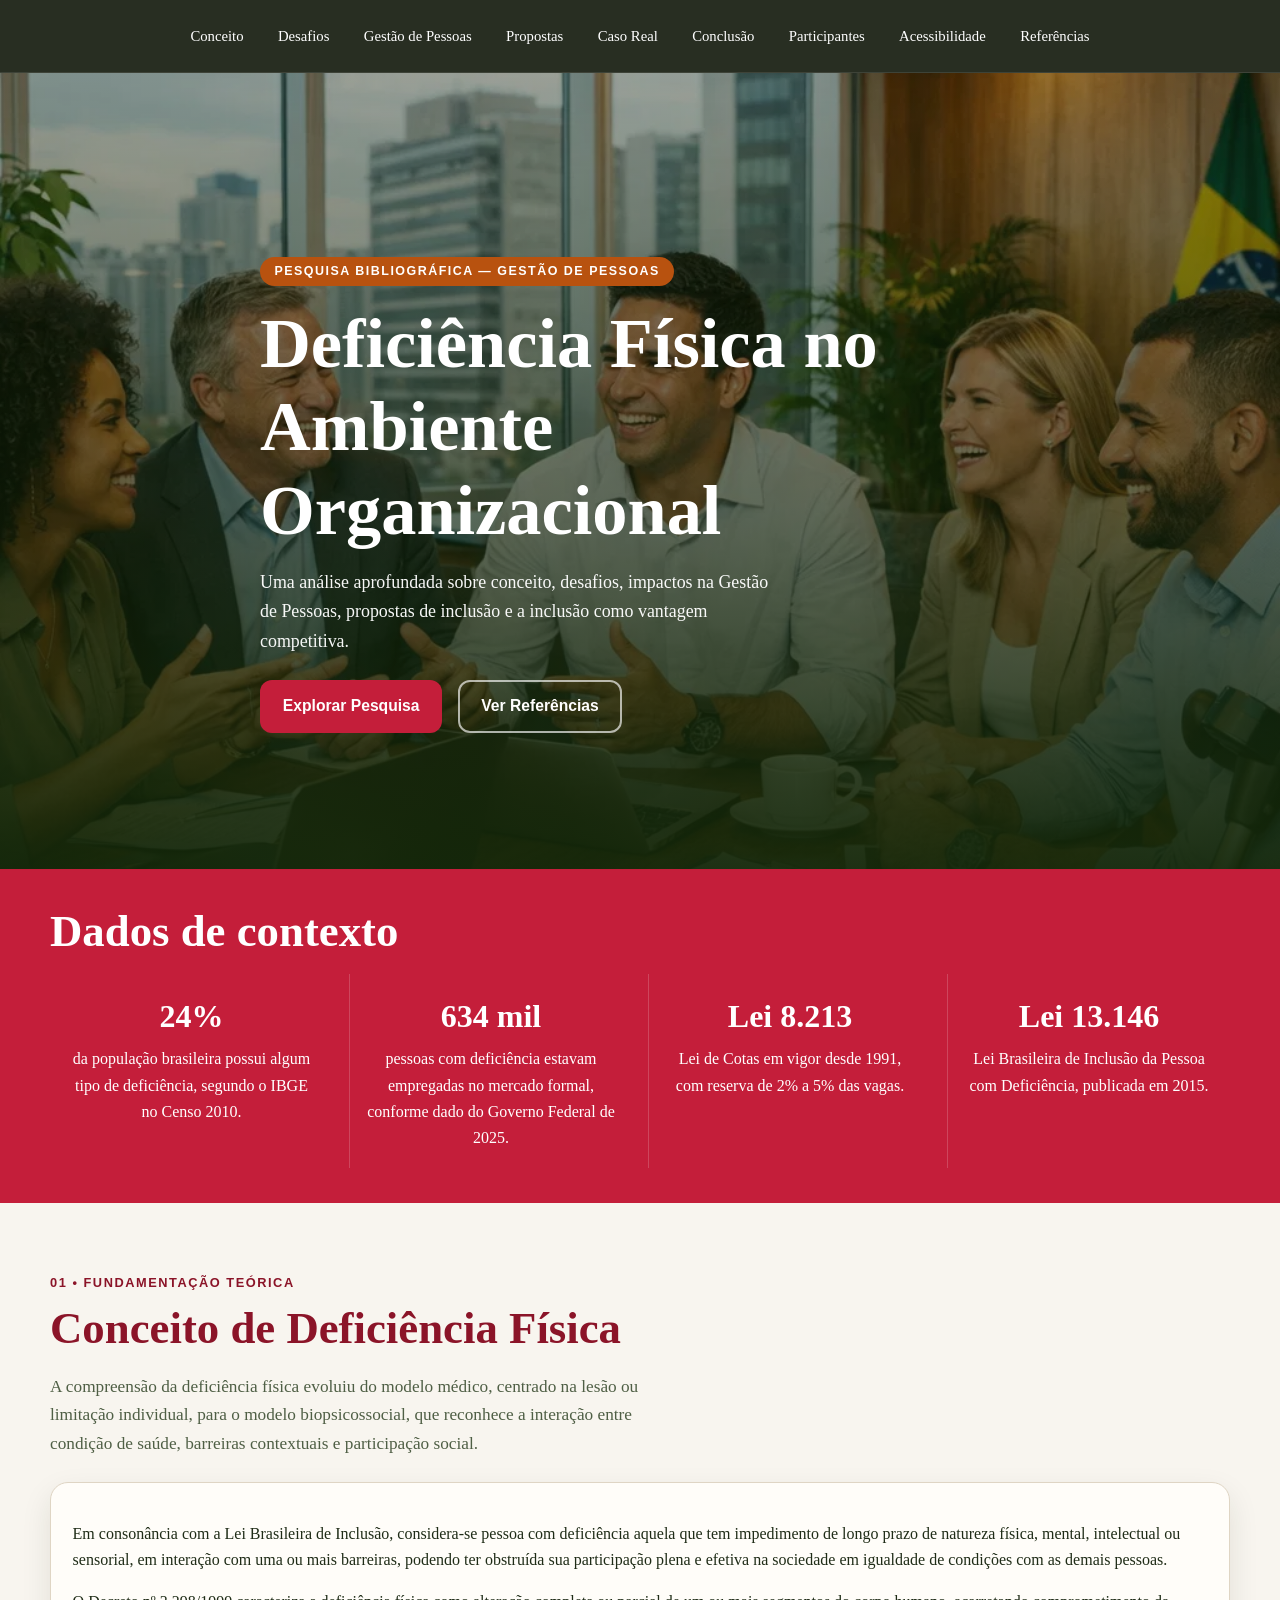
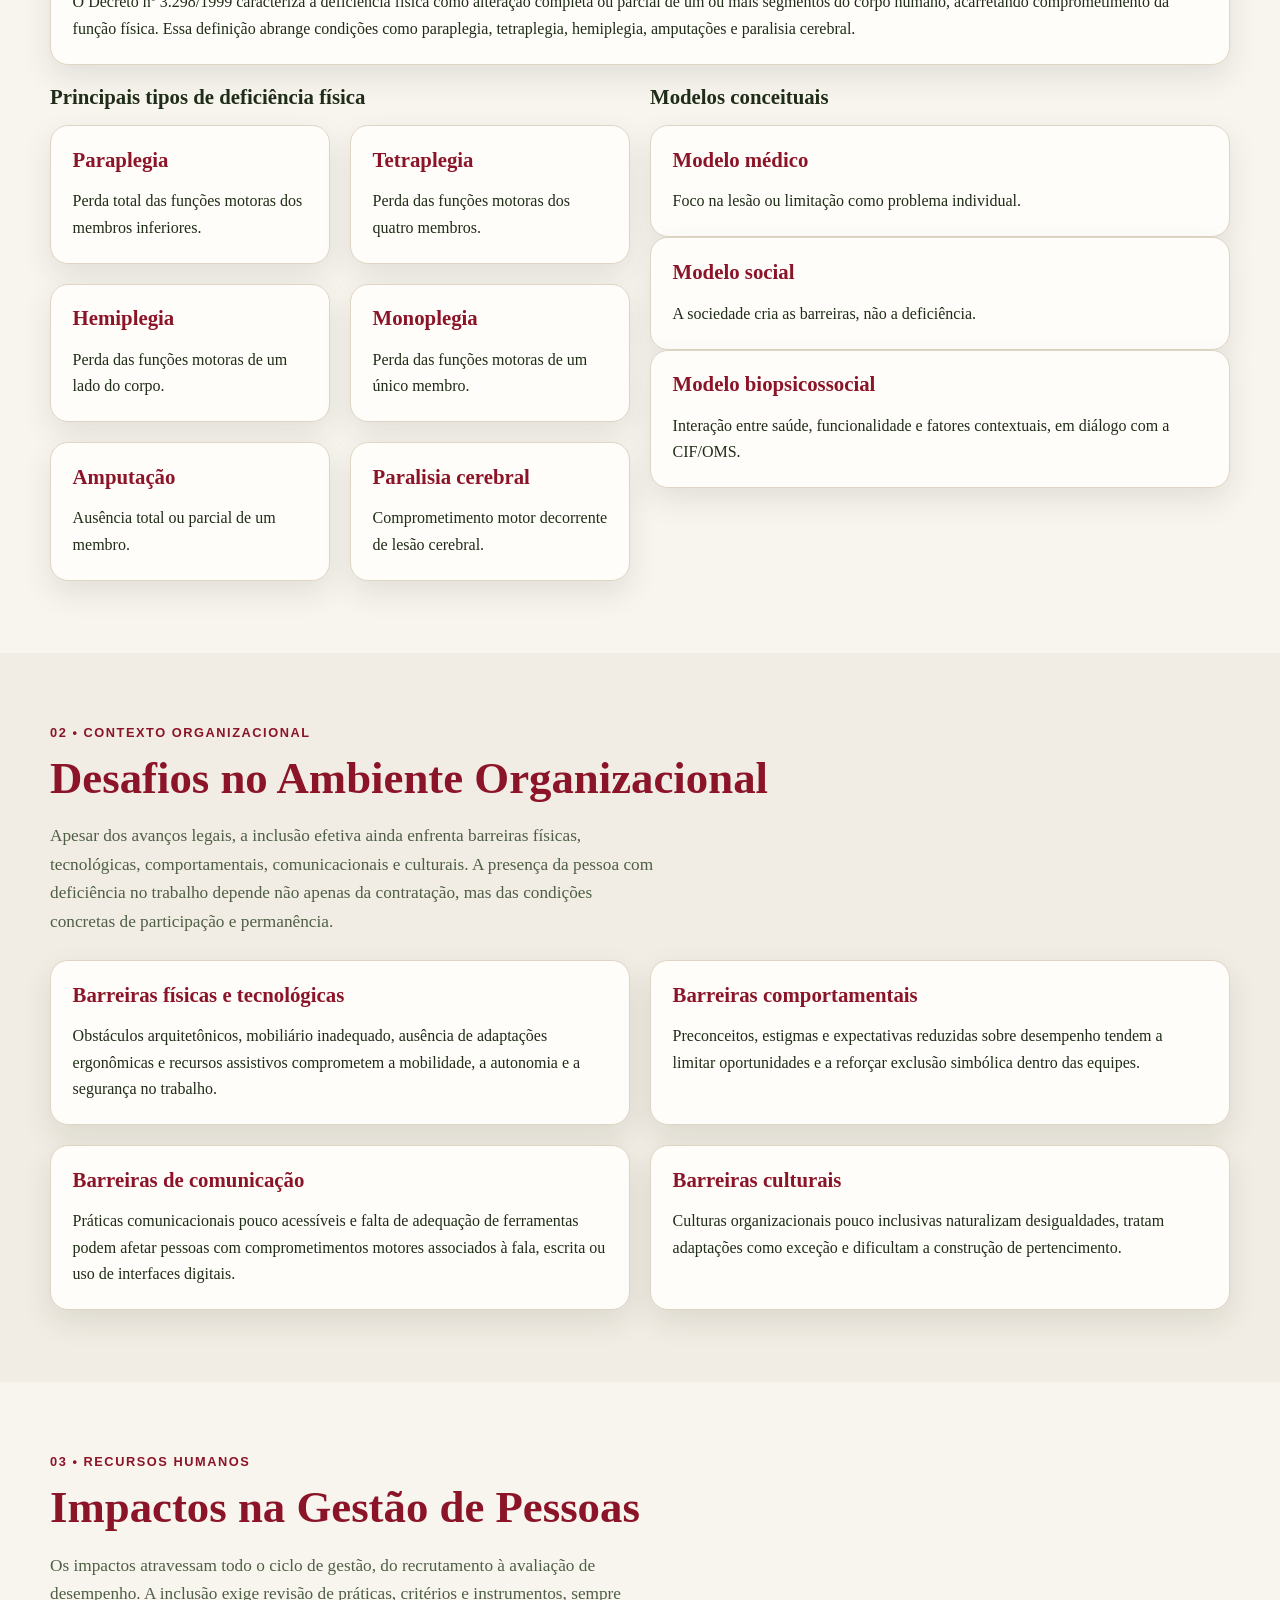
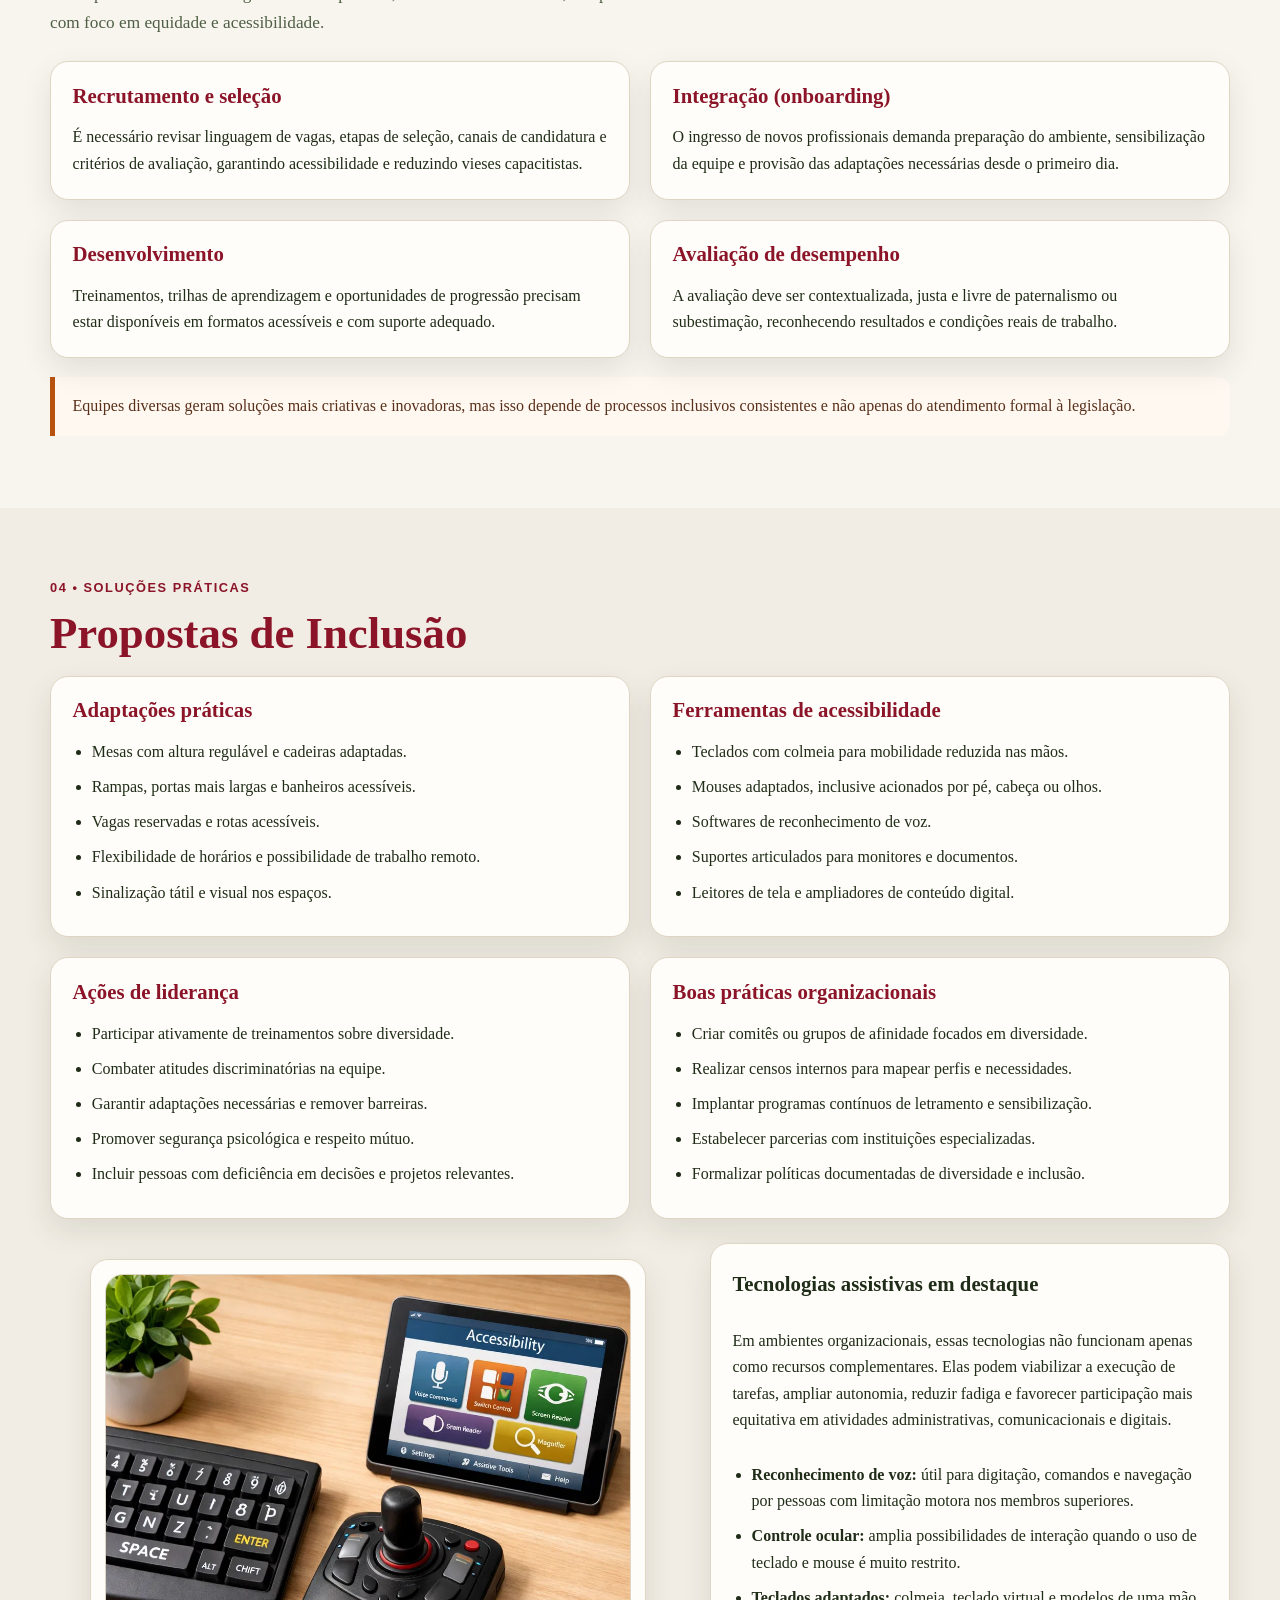
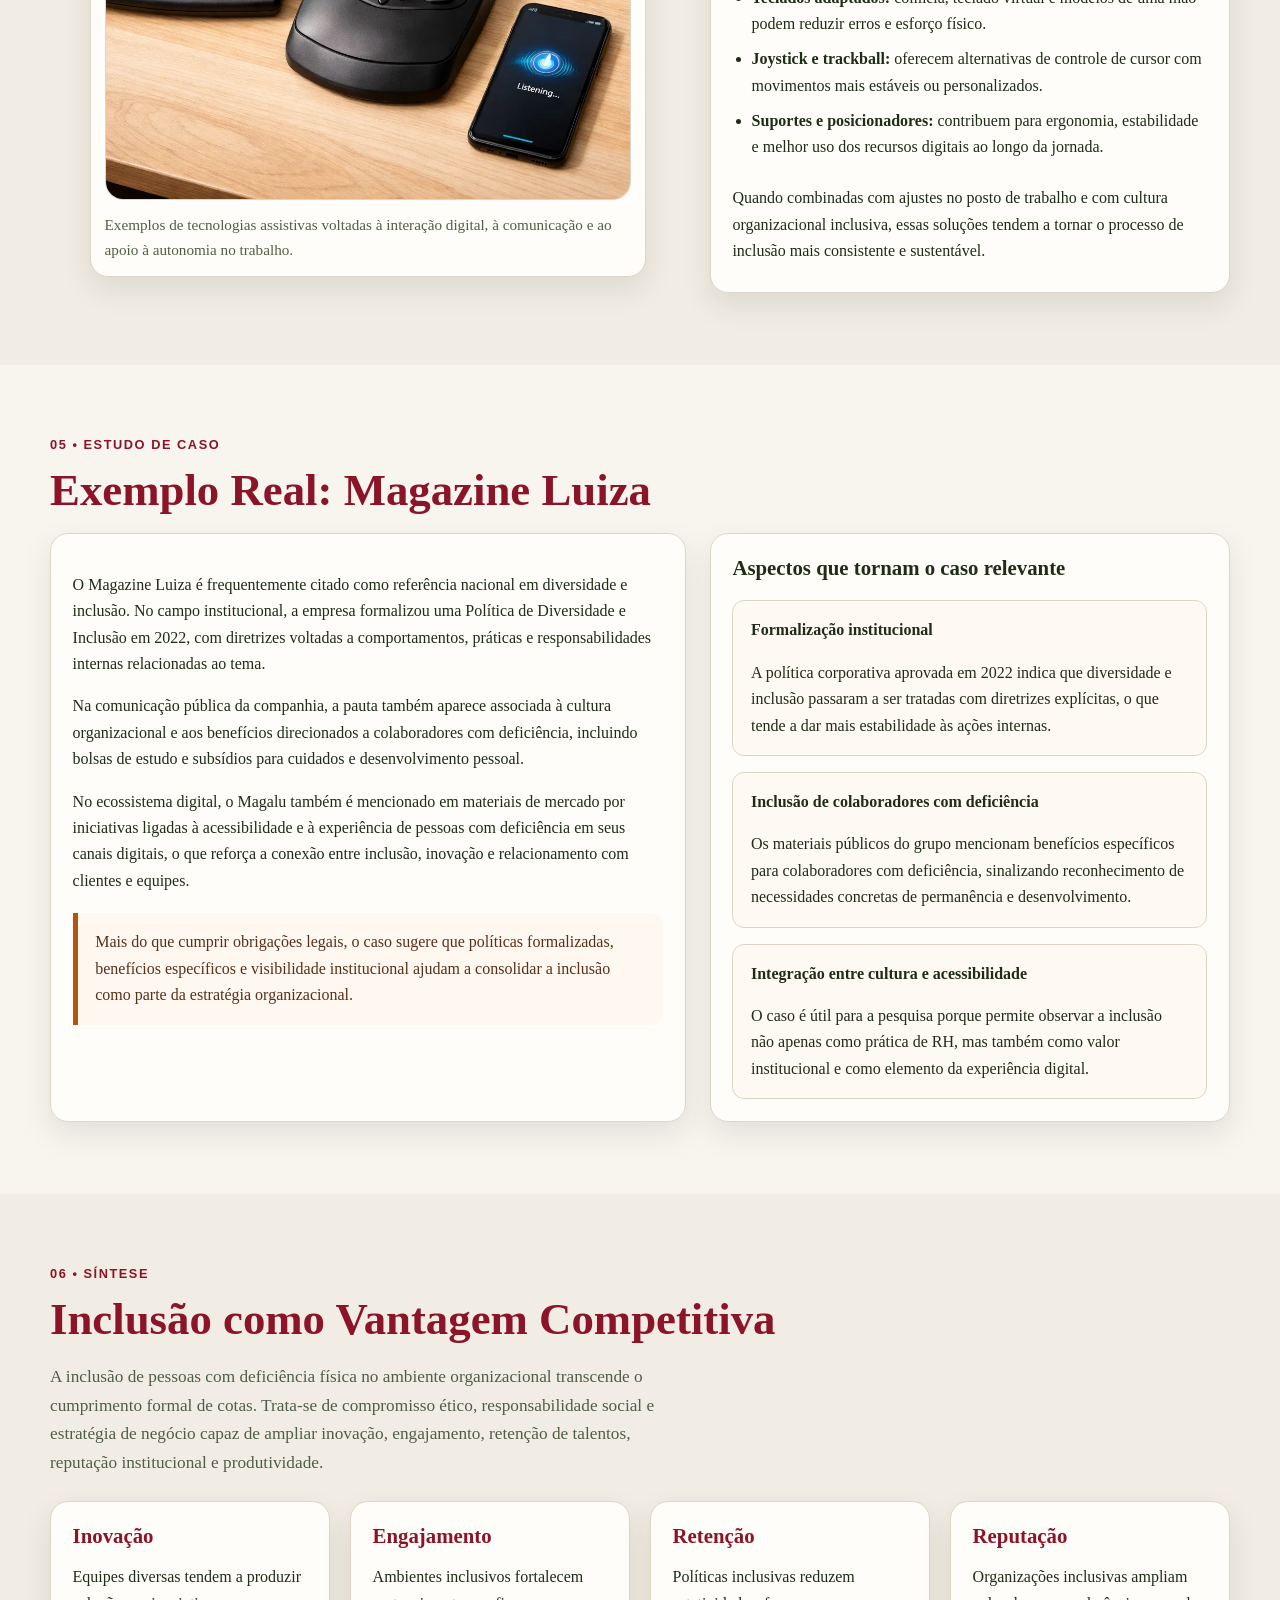
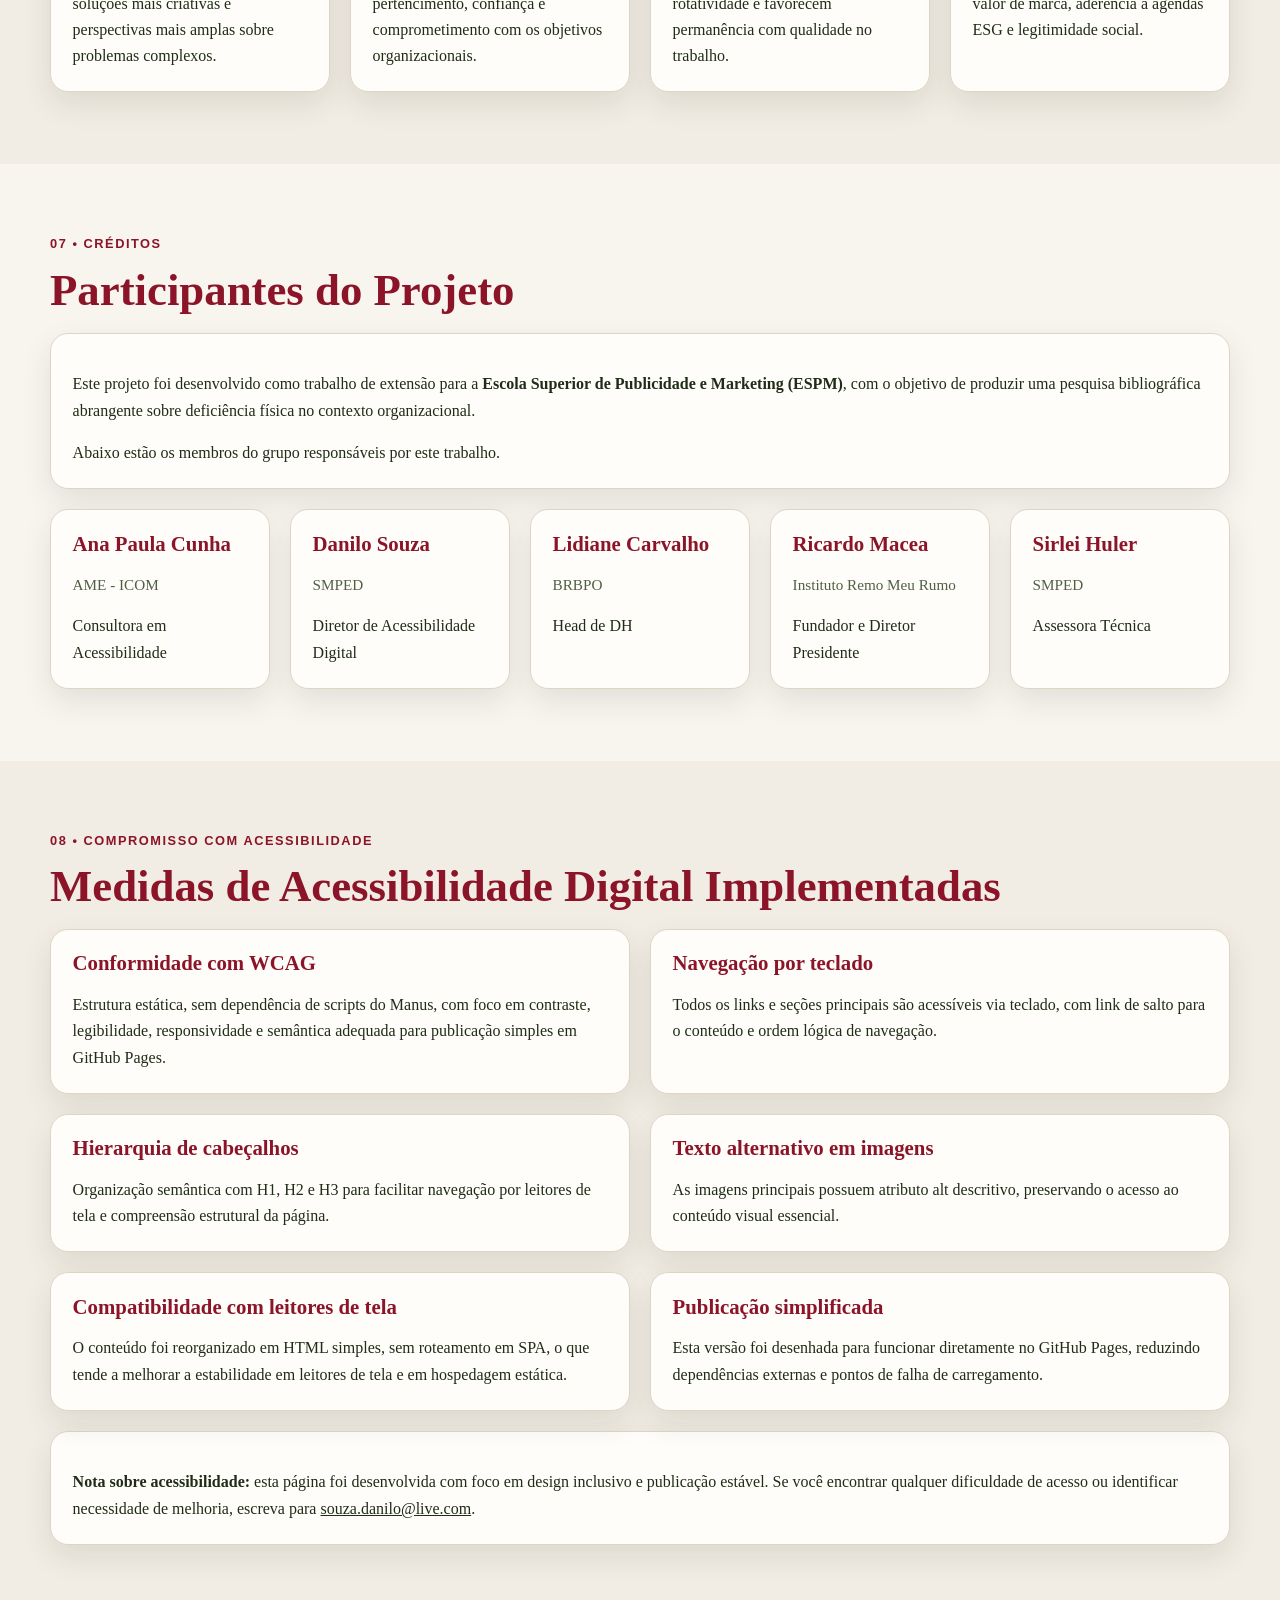
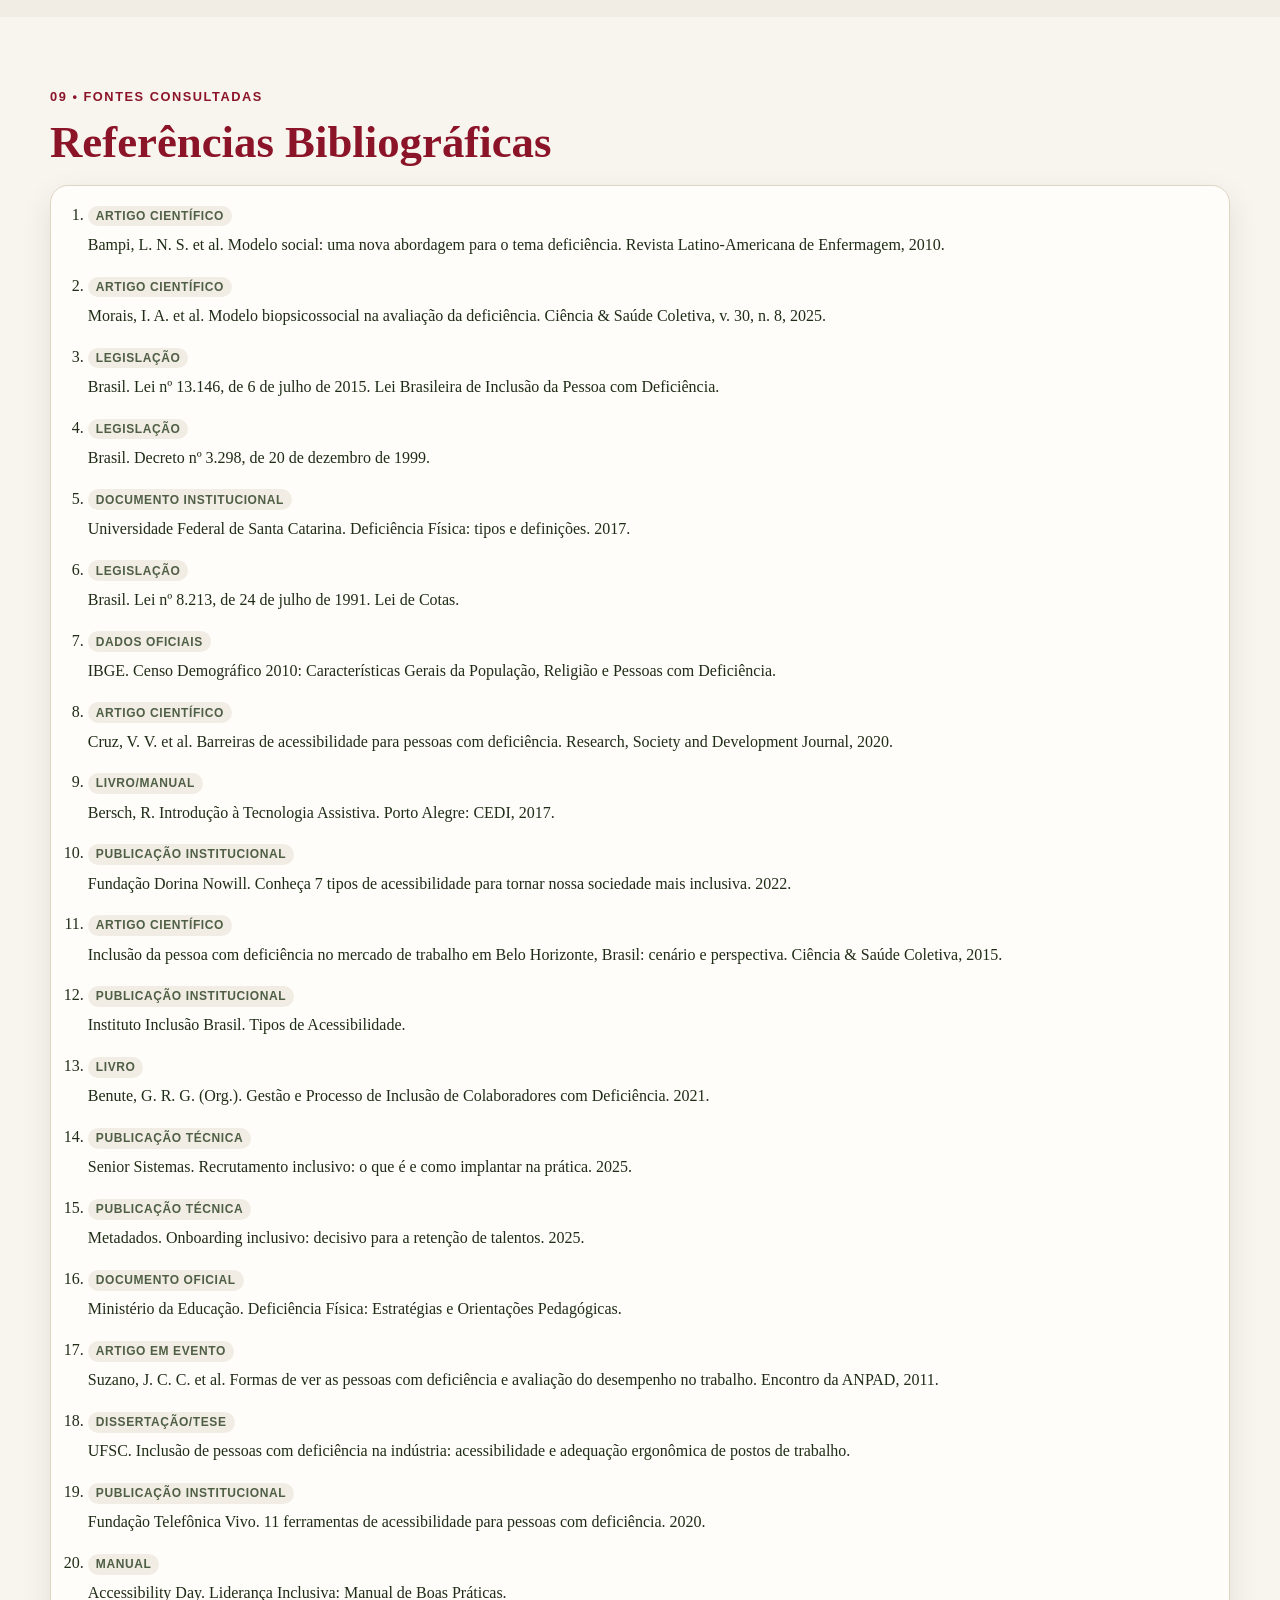
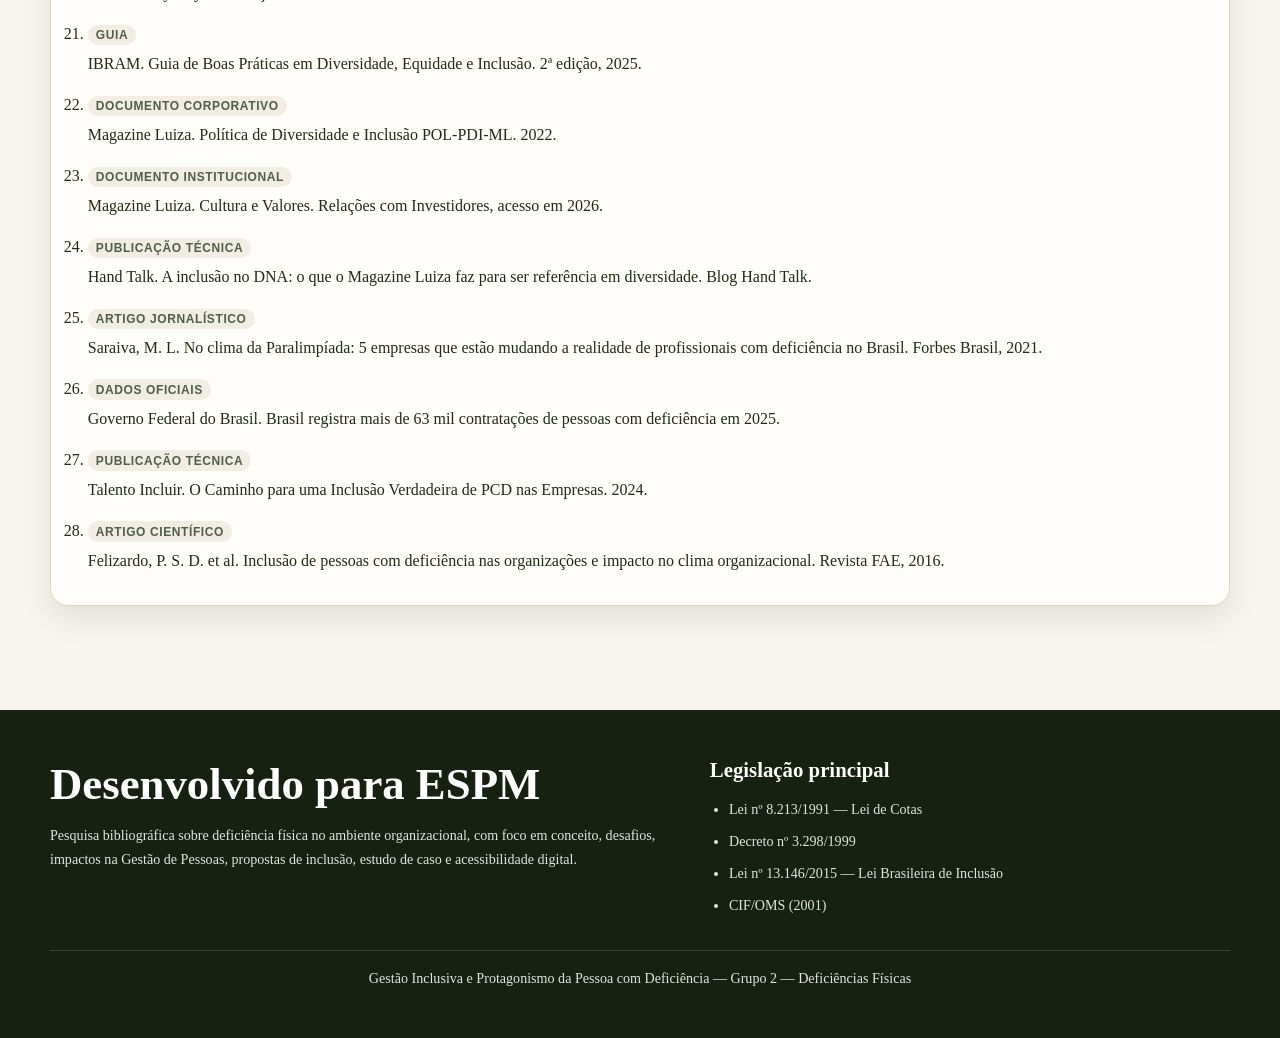
==== commit 674153b1: "Refactor hero section for improved accessibility" ====
--- a/index.html
+++ b/index.html
@@ -149,15 +149,13 @@
       pointer-events: none;
     }
 
-    .hero-media {
-      position: relative;
-      z-index: 0;
-      margin: 0;
-    }
-
-    .hero-media img {
+    .hero-bg {
       position: absolute;
       inset: 0;
+      z-index: 0;
+    }
+
+    .hero-bg img {
       width: 100%;
       height: 100%;
       object-fit: cover;
@@ -165,7 +163,7 @@
       filter: brightness(.8);
     }
 
-    .hero-media figcaption {
+    .hero-media-sr {
       position: absolute;
       width: 1px;
       height: 1px;
@@ -440,11 +438,13 @@
   </header>
 
   <main id="conteudo" tabindex="-1">
-        <section class="hero" id="inicio" aria-labelledby="titulo-principal">
-          <figure class="hero-media">
-           <img src="team-diversity-cNm5fb8bU3eVrFQR5akBMq.webp" alt="Profissionais em ambiente corporativo, reunidos em torno de uma mesa, em uma cena de colaboração e diálogo no trabalho." />
-          <figcaption>Imagem de abertura da página, com profissionais em ambiente corporativo, usada para representar colaboração e inclusão no trabalho.</figcaption>
-        </figure>
+    <section class="hero" id="inicio" aria-labelledby="titulo-principal">
+        <div class="hero-media-sr">
+          <img src="team-diversity-cNm5fb8bU3eVrFQR5akBMq.webp" alt="Profissionais em ambiente corporativo, reunidos em torno de uma mesa, em uma cena de colaboração e diálogo no trabalho." />
+        </div>
+        <div class="hero-bg" aria-hidden="true">
+          <img src="team-diversity-cNm5fb8bU3eVrFQR5akBMq.webp" alt="" />
+        </div>
         <div class="container hero-inner">
         <div class="eyebrow">Pesquisa bibliográfica — Gestão de Pessoas</div>
         <h1 id="titulo-principal">Deficiência Física no<br><span class="highlight">Ambiente Organizacional</span></h1>
